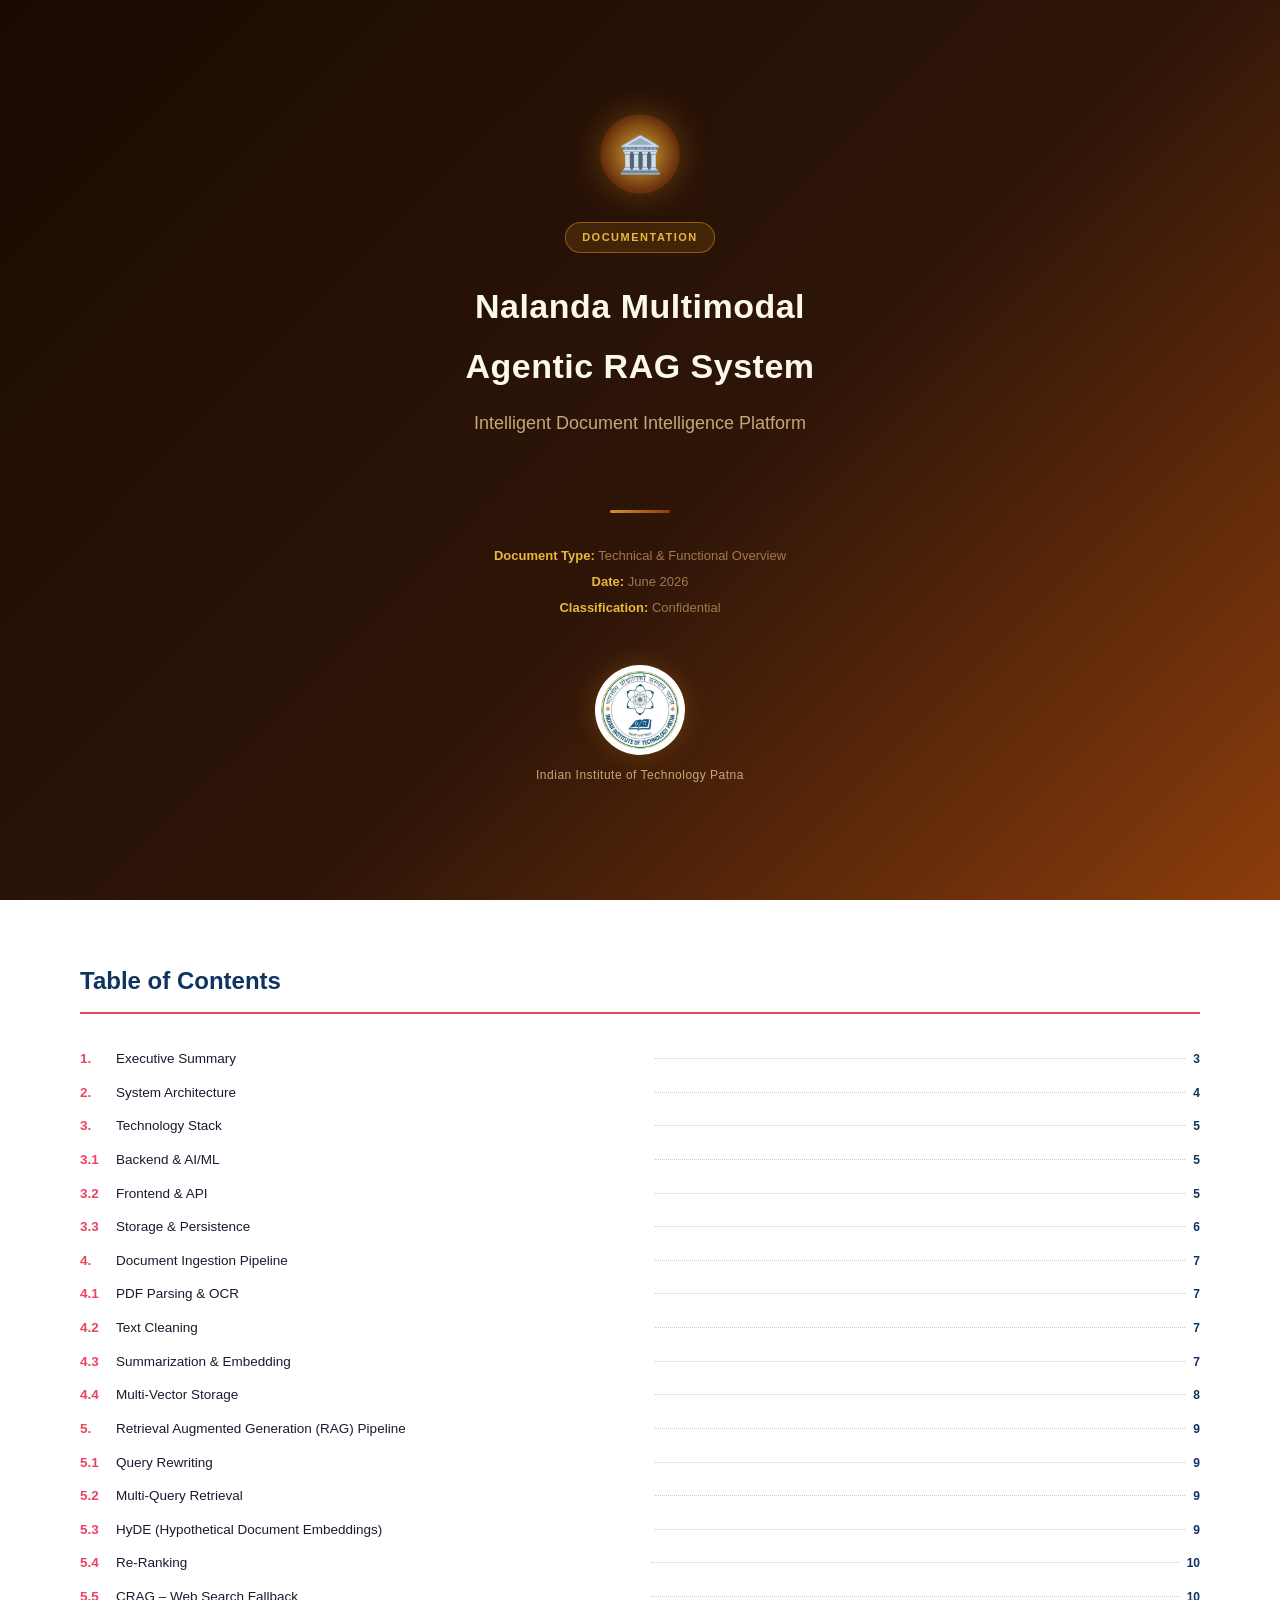
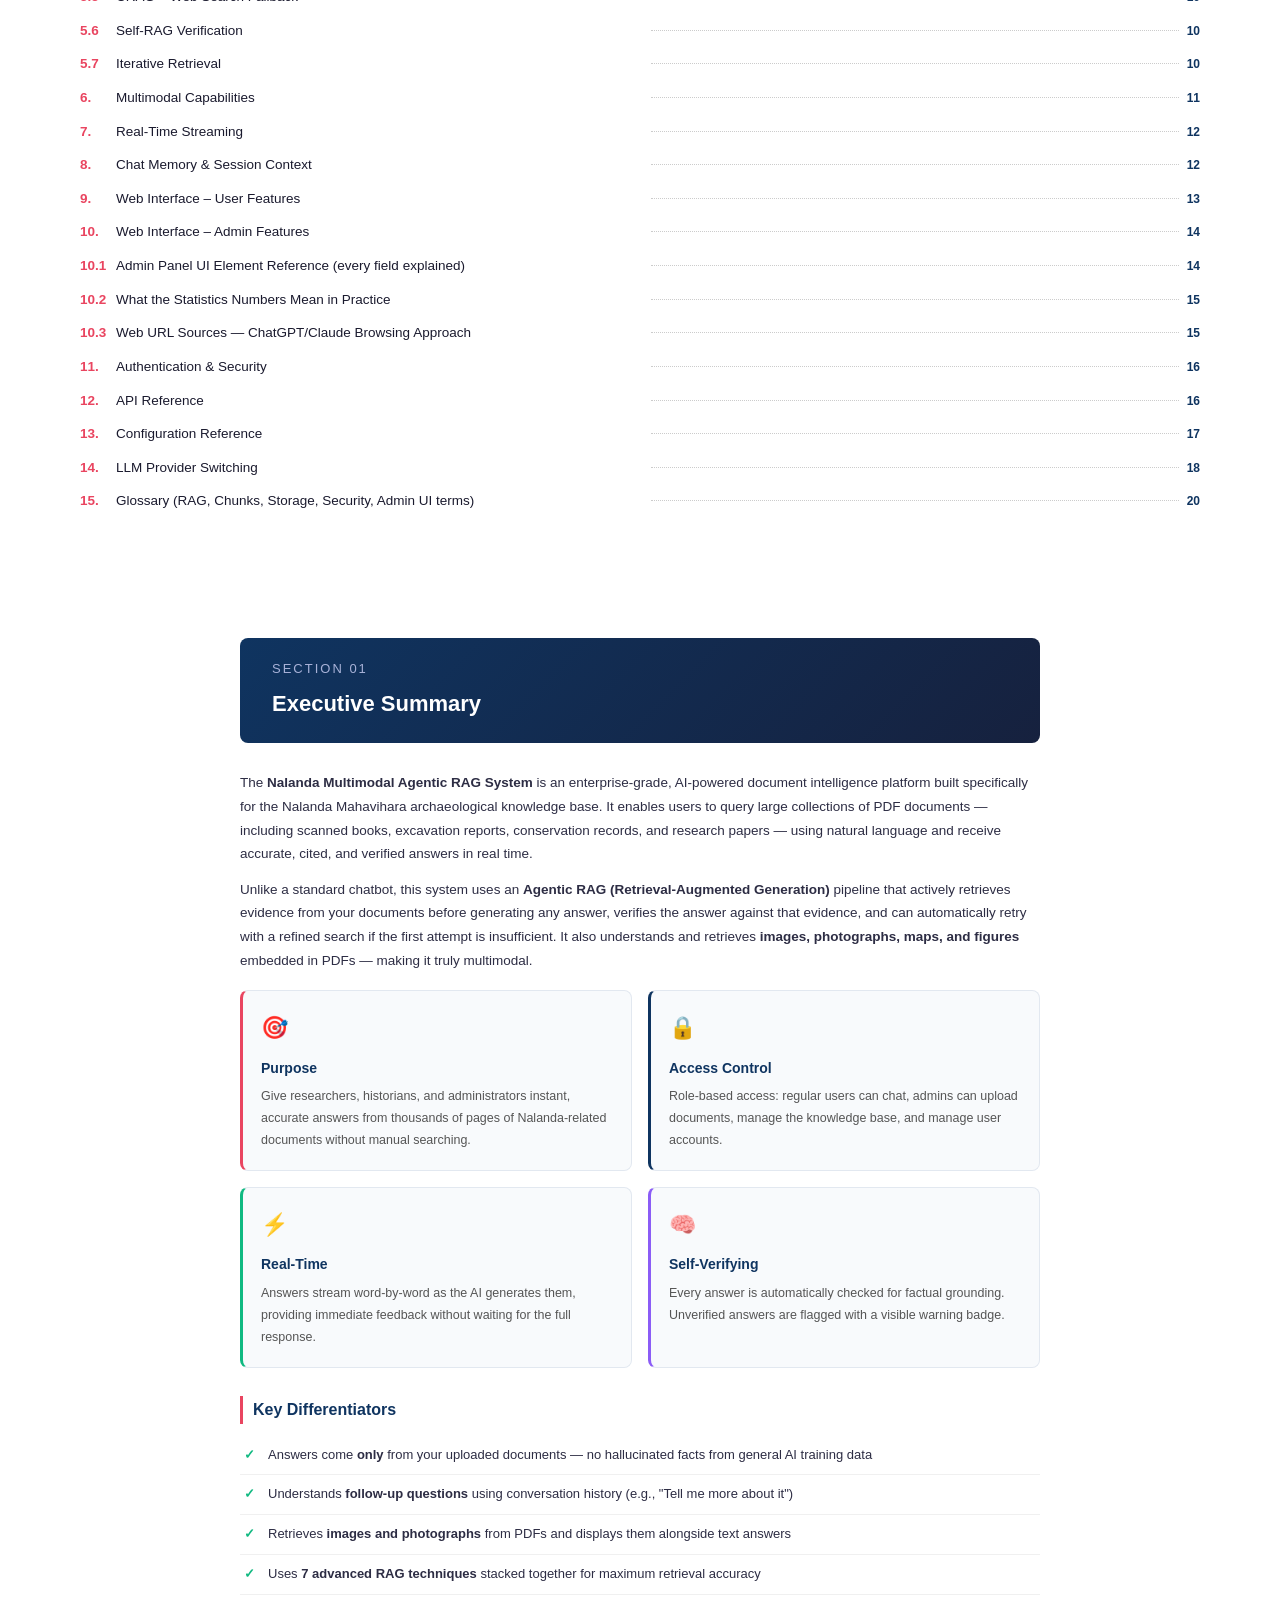
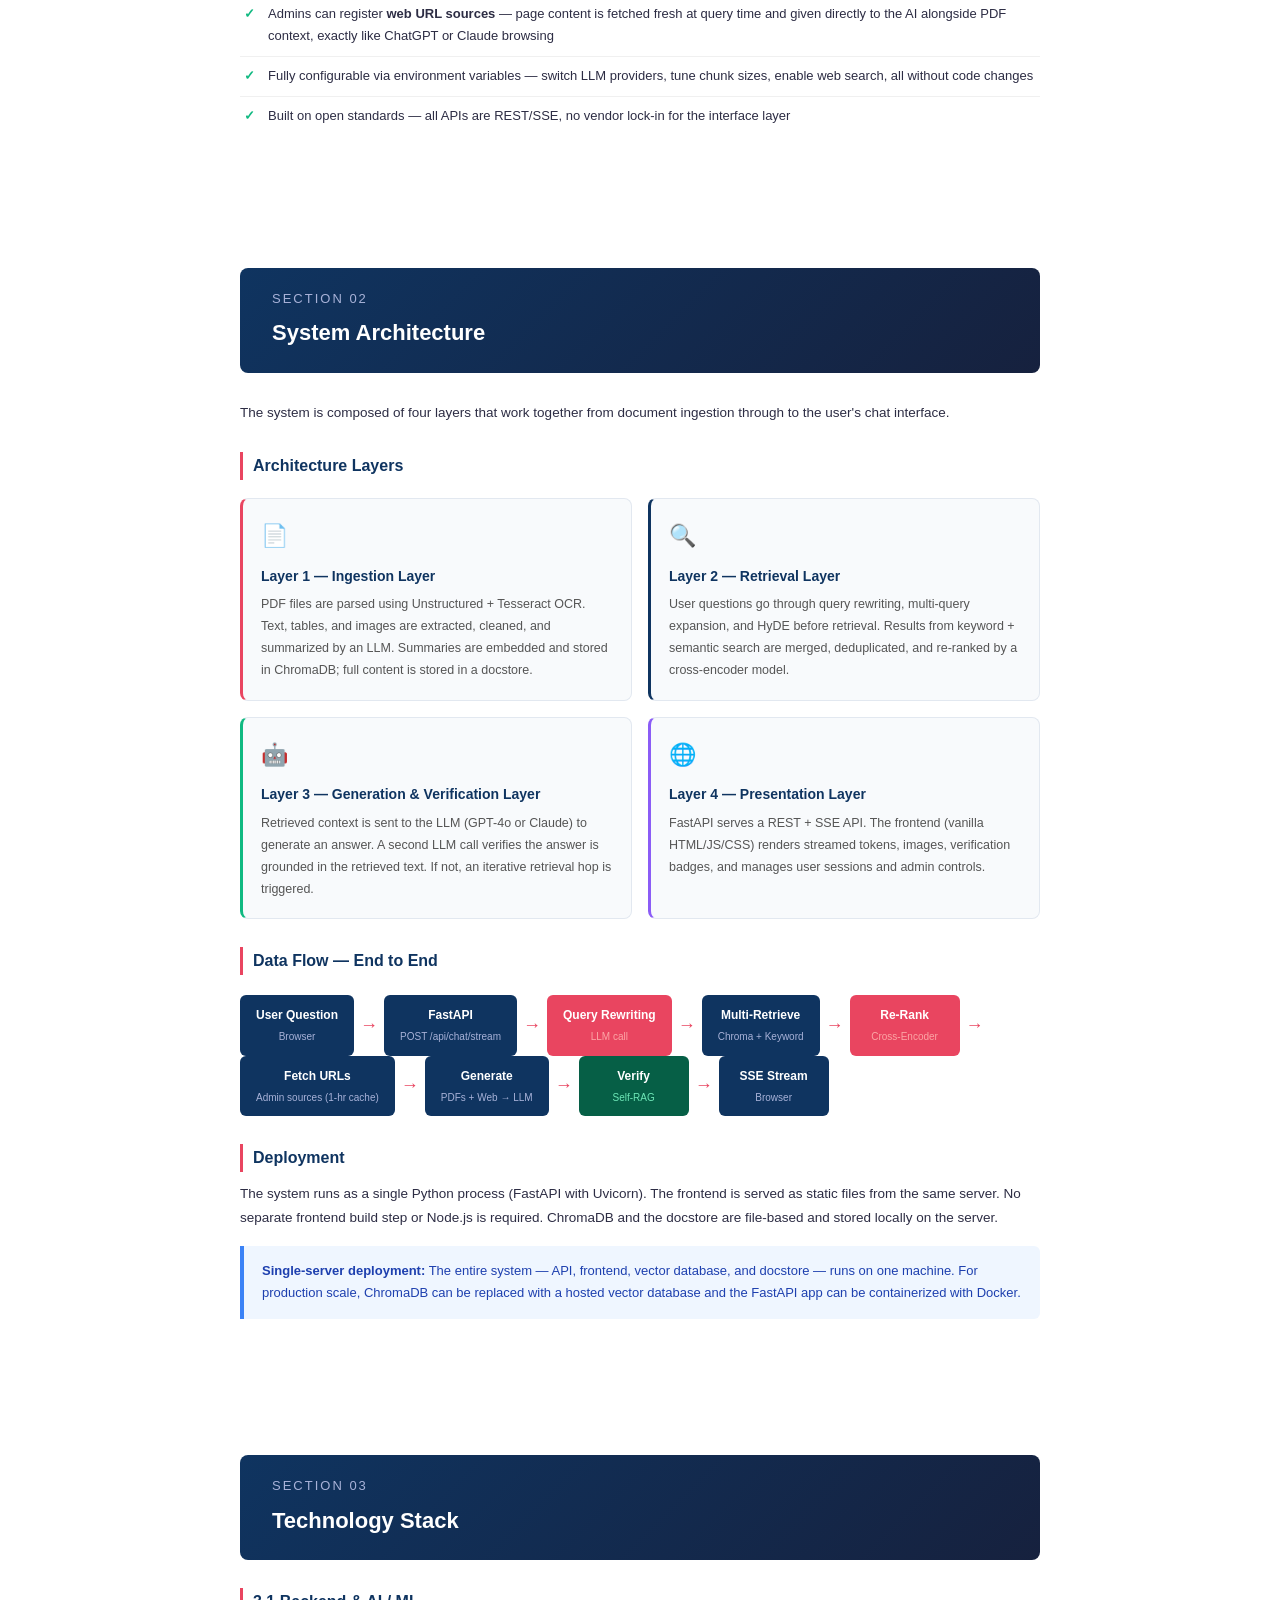
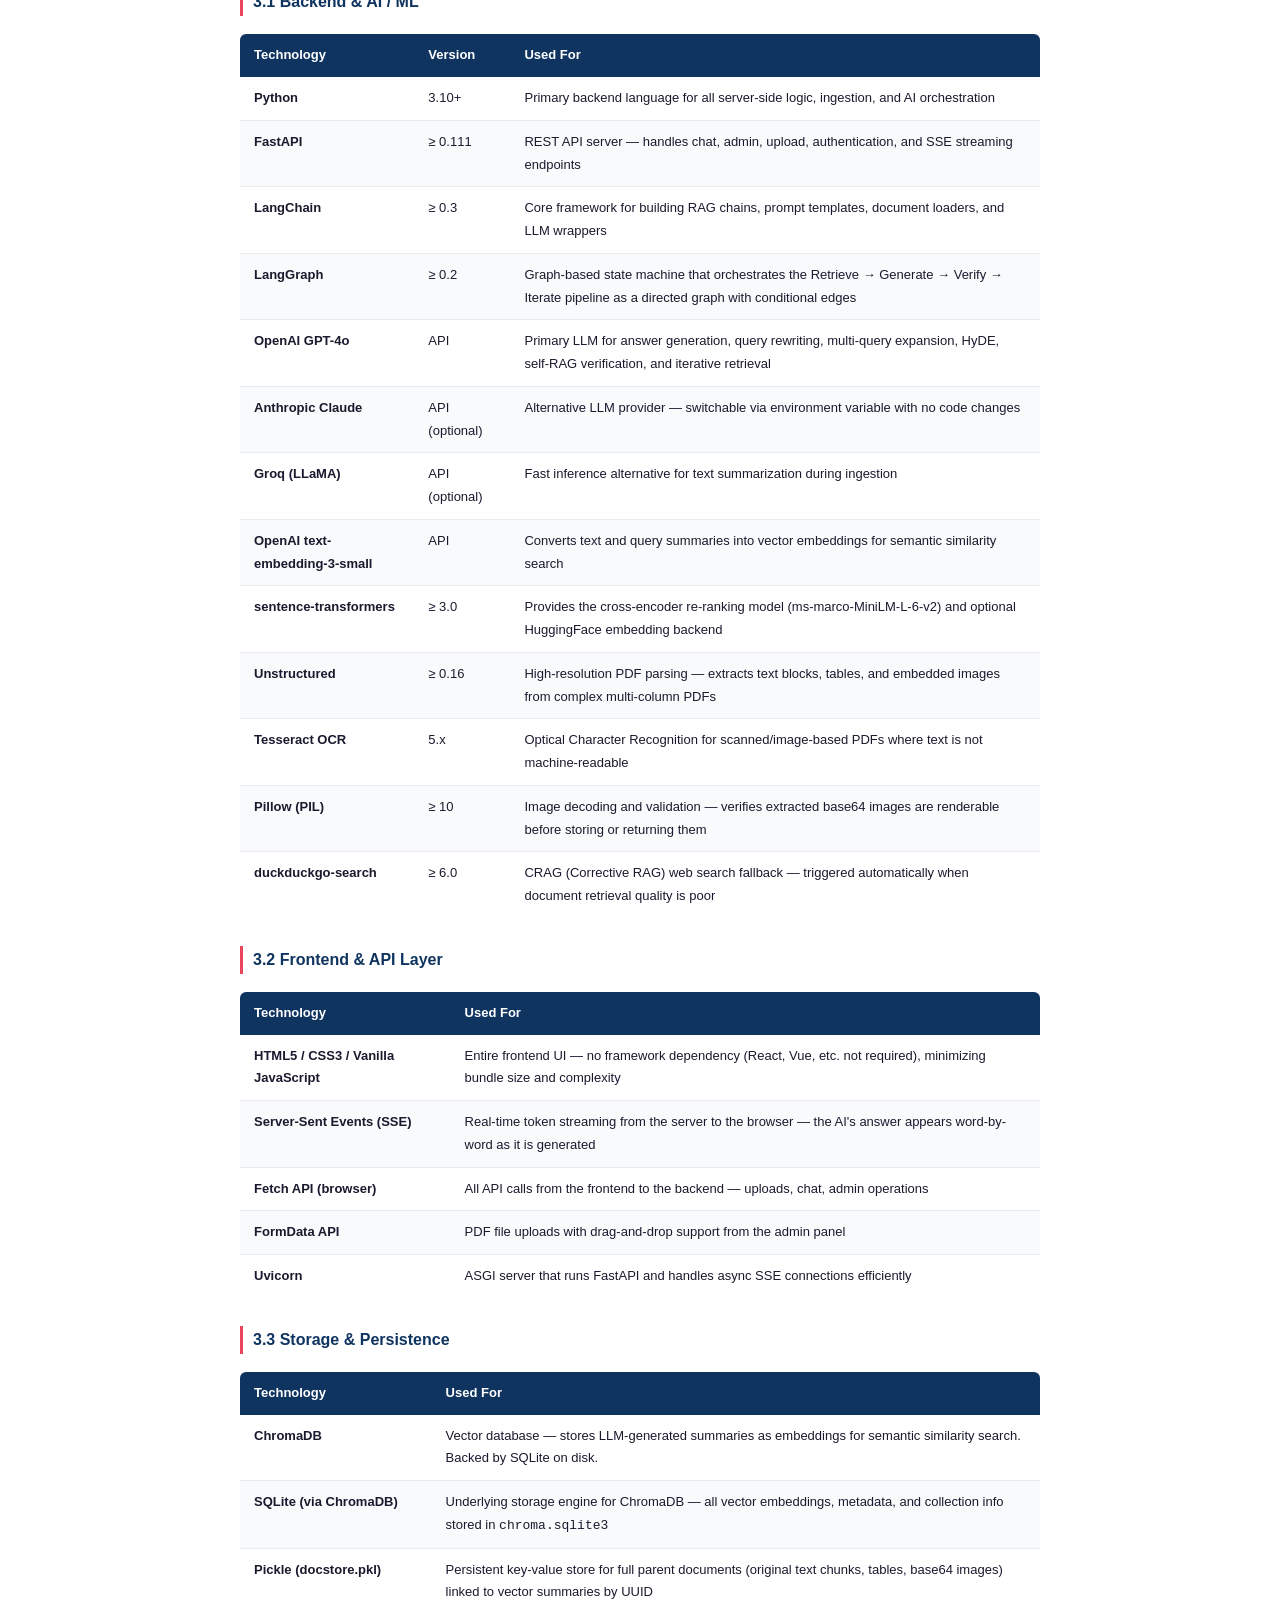
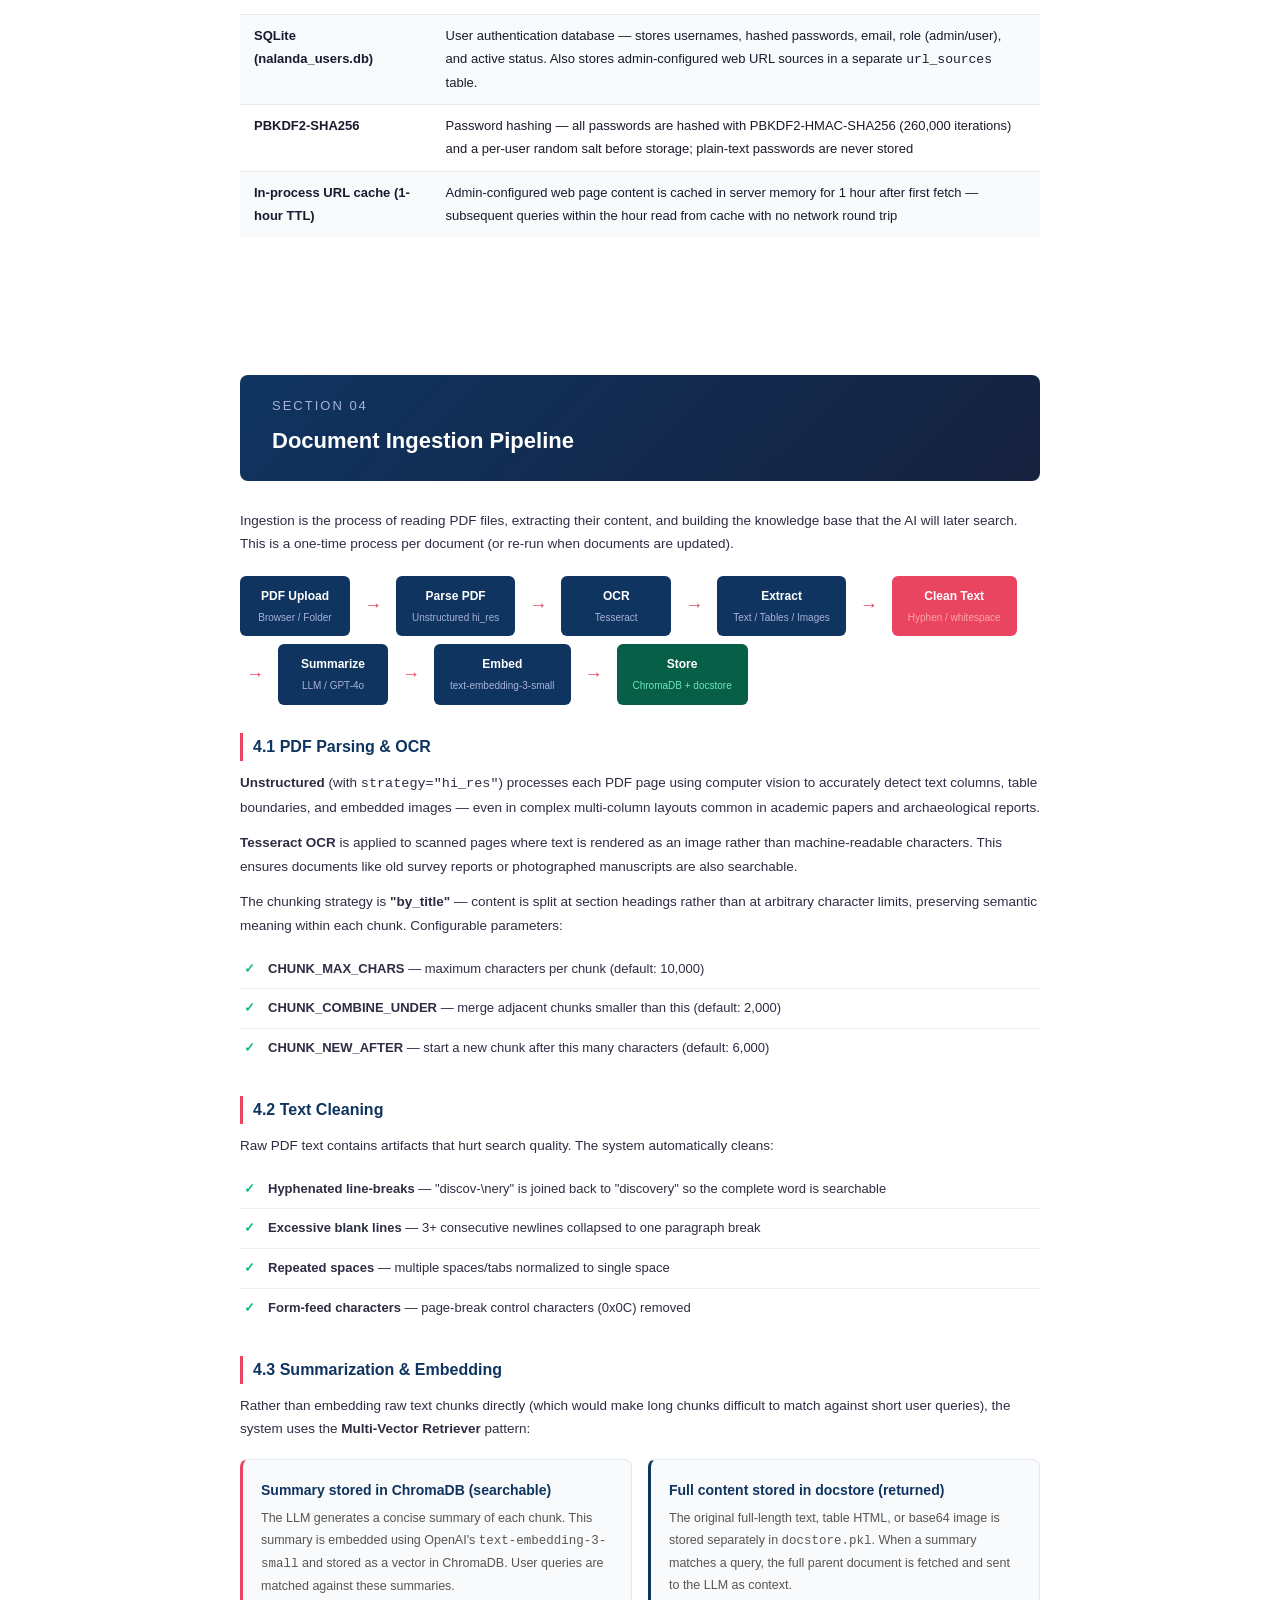
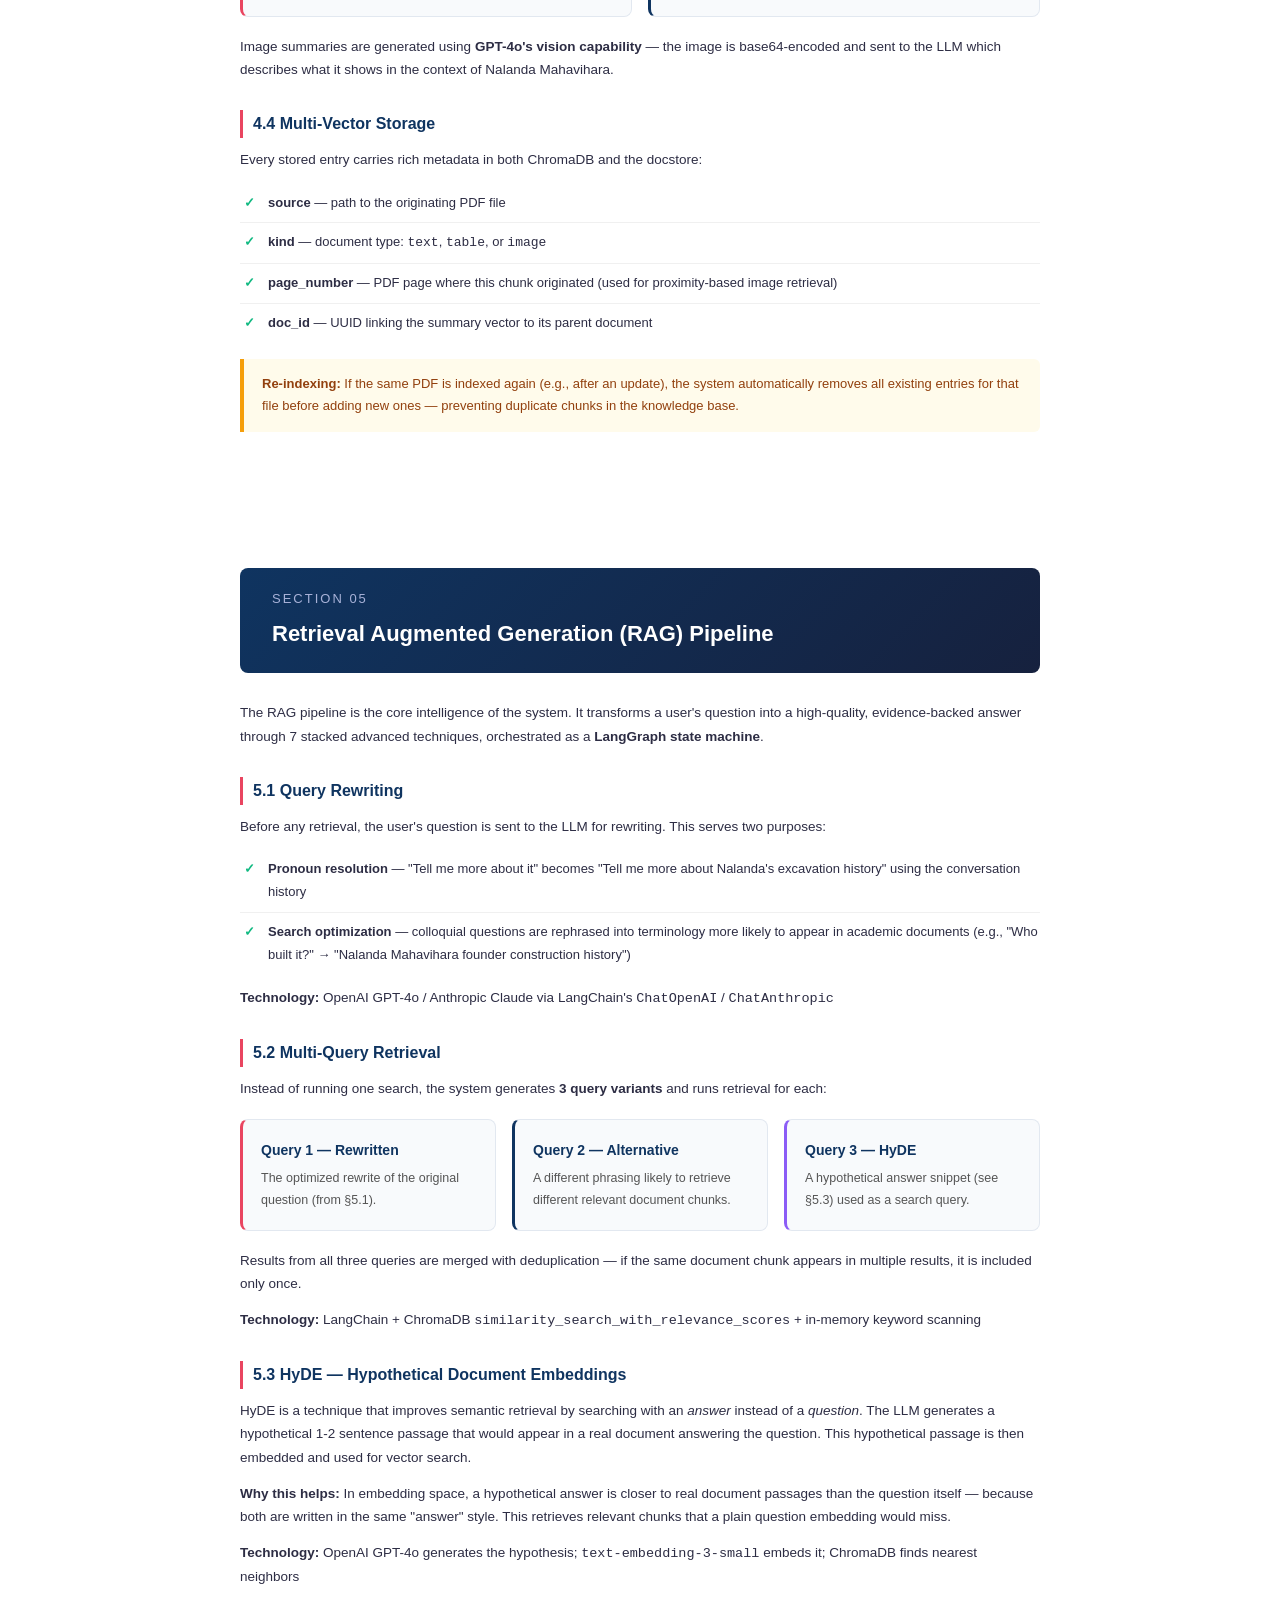
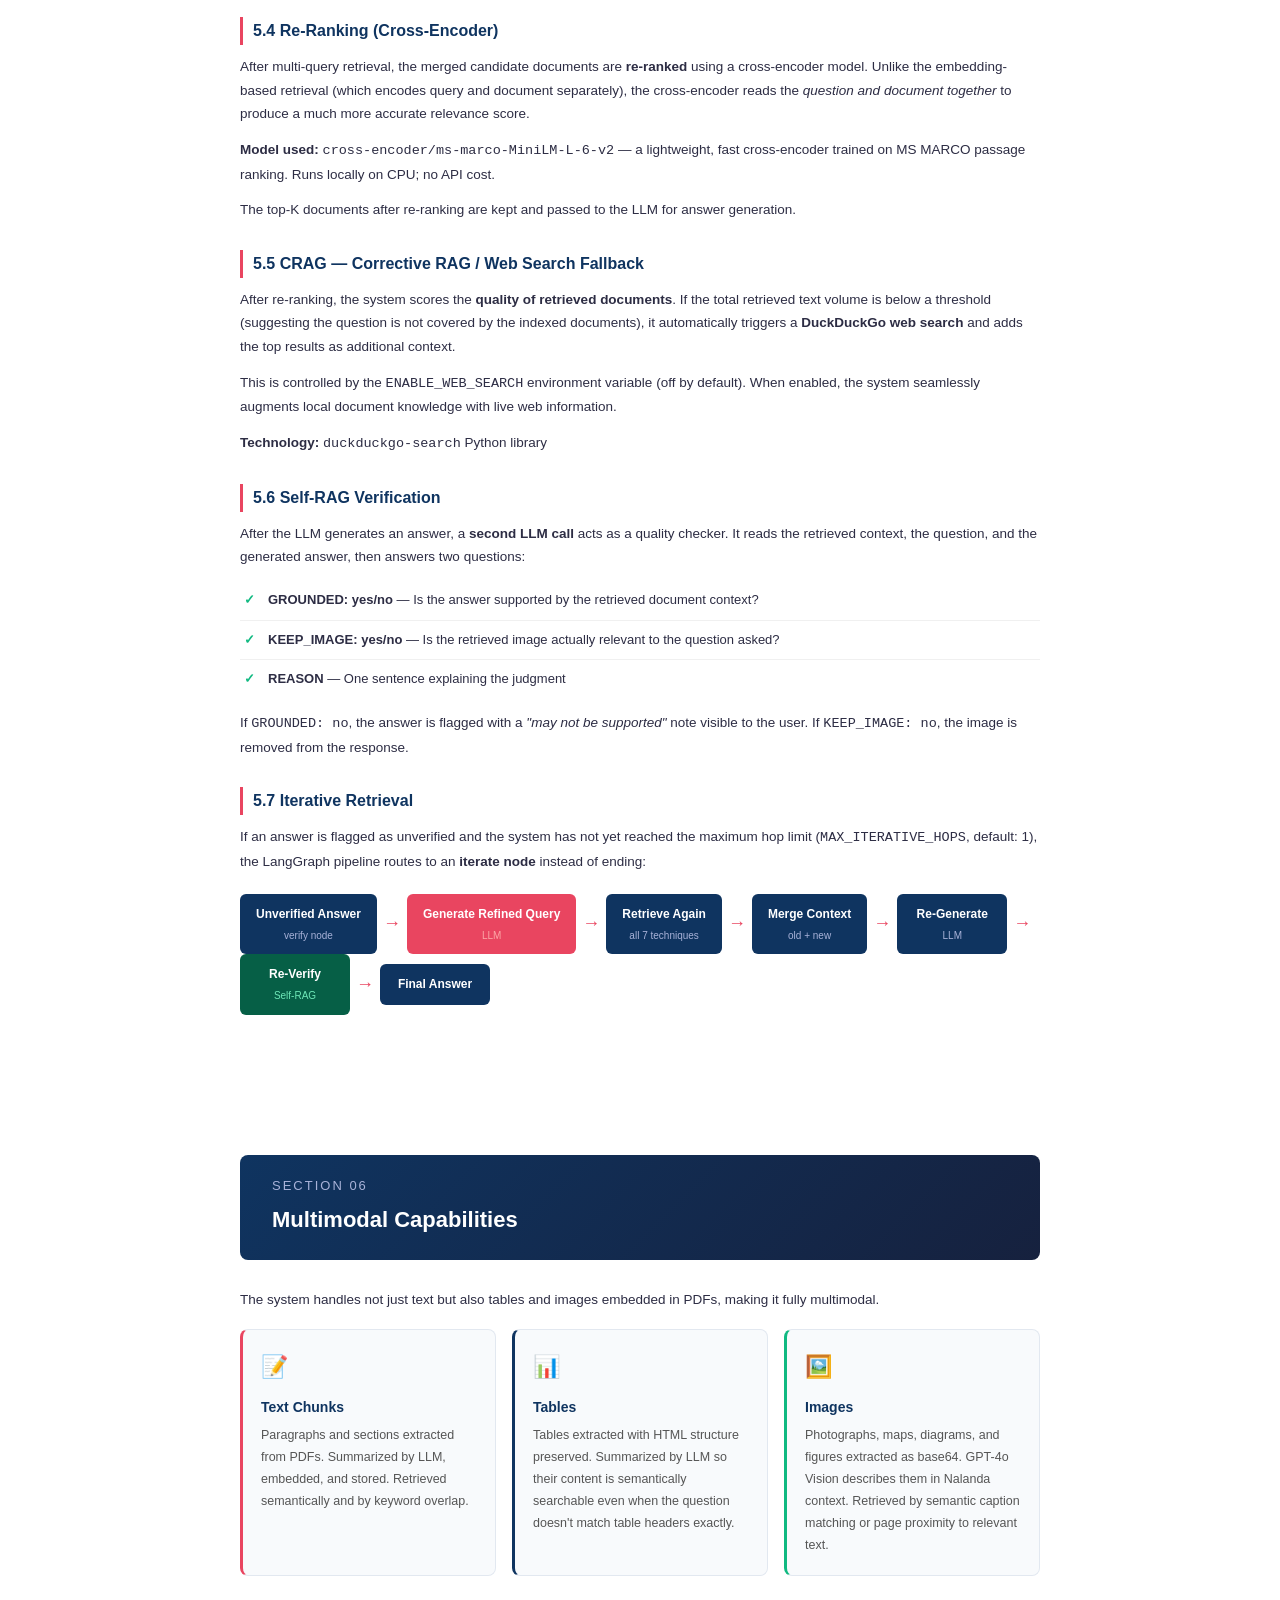
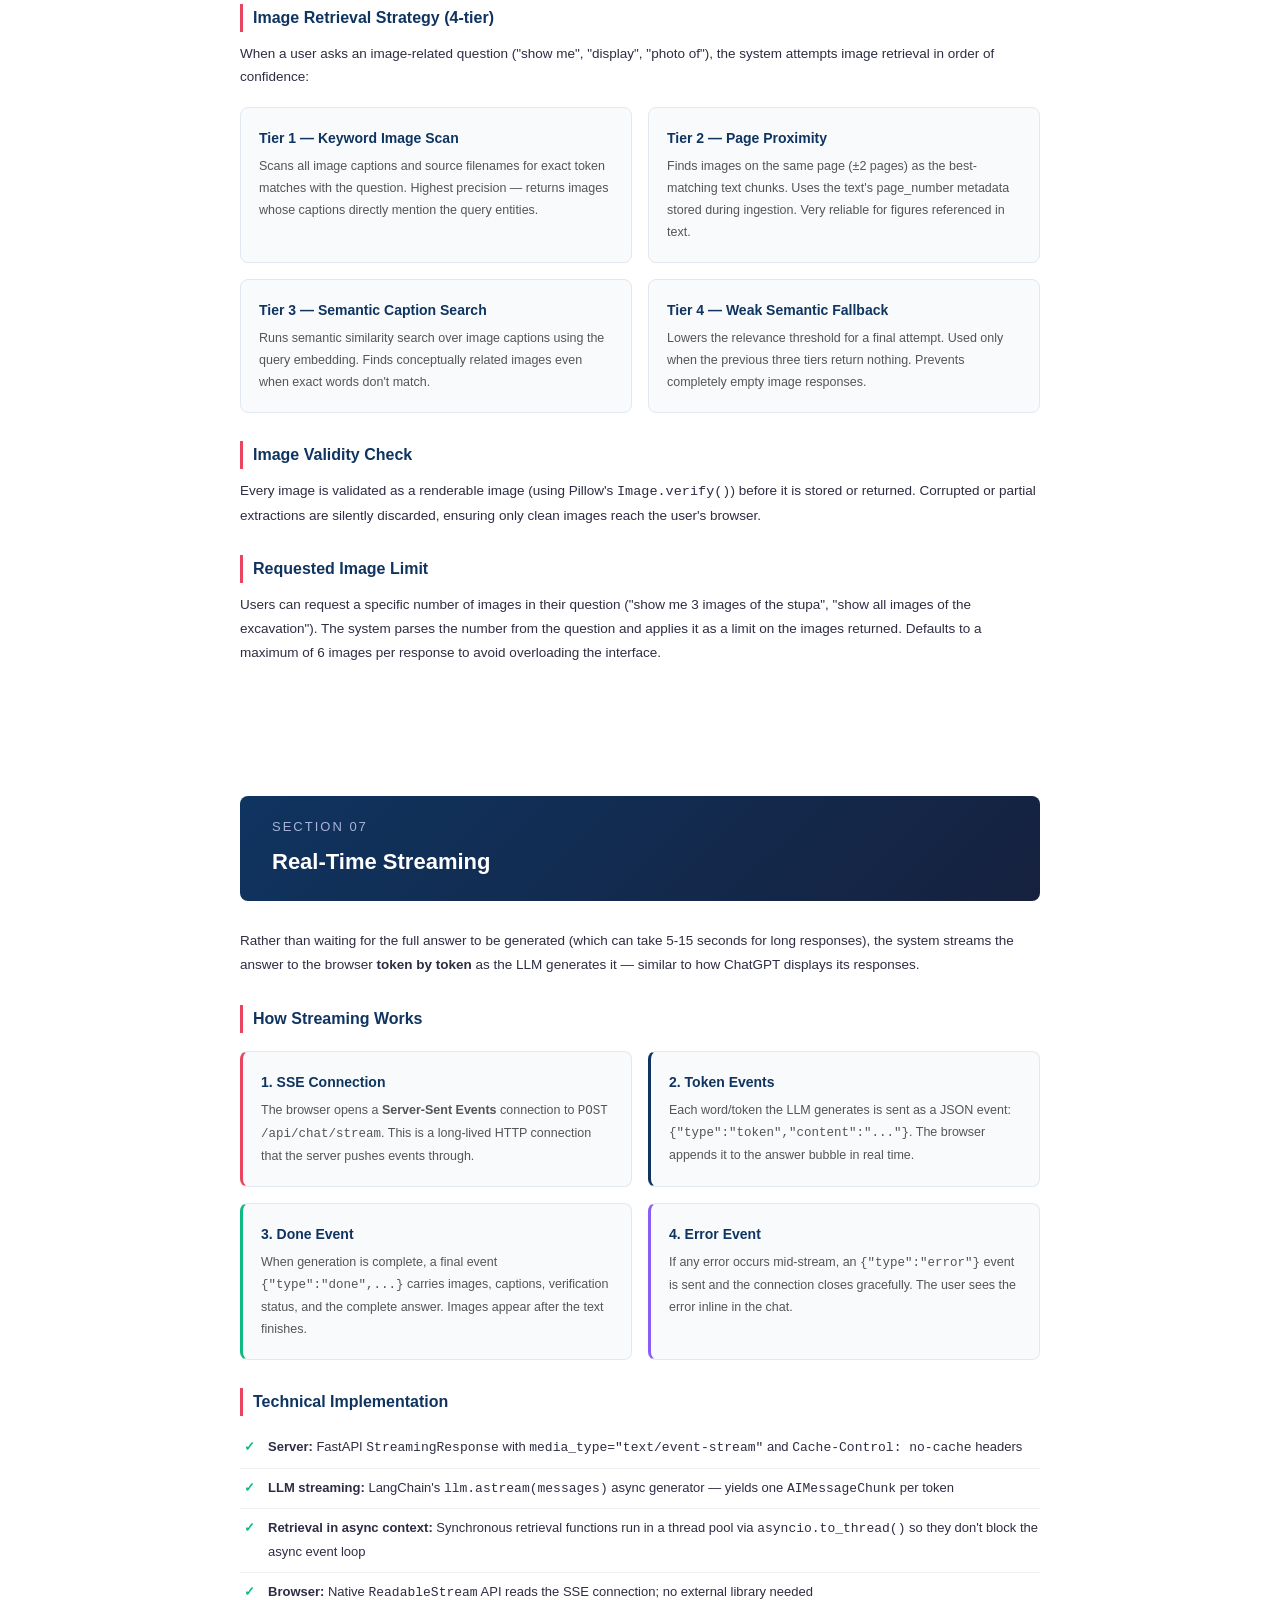
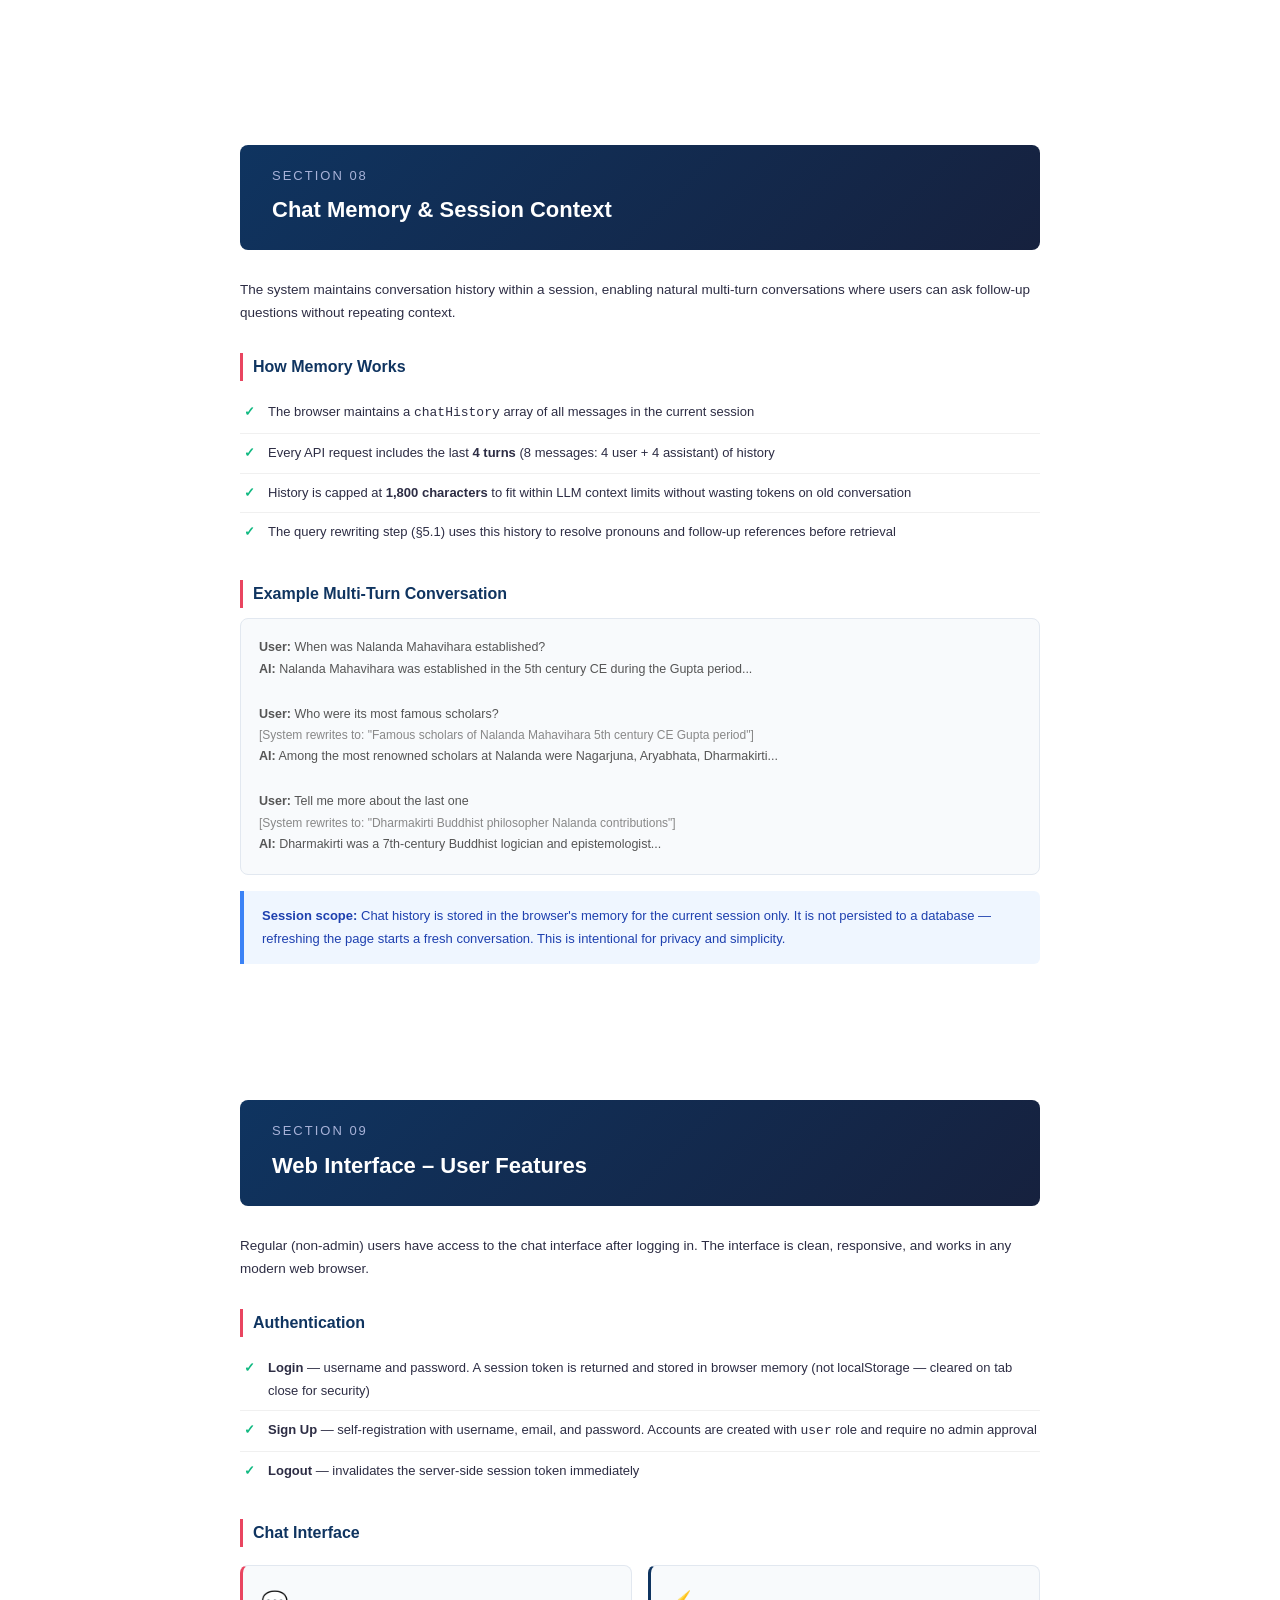
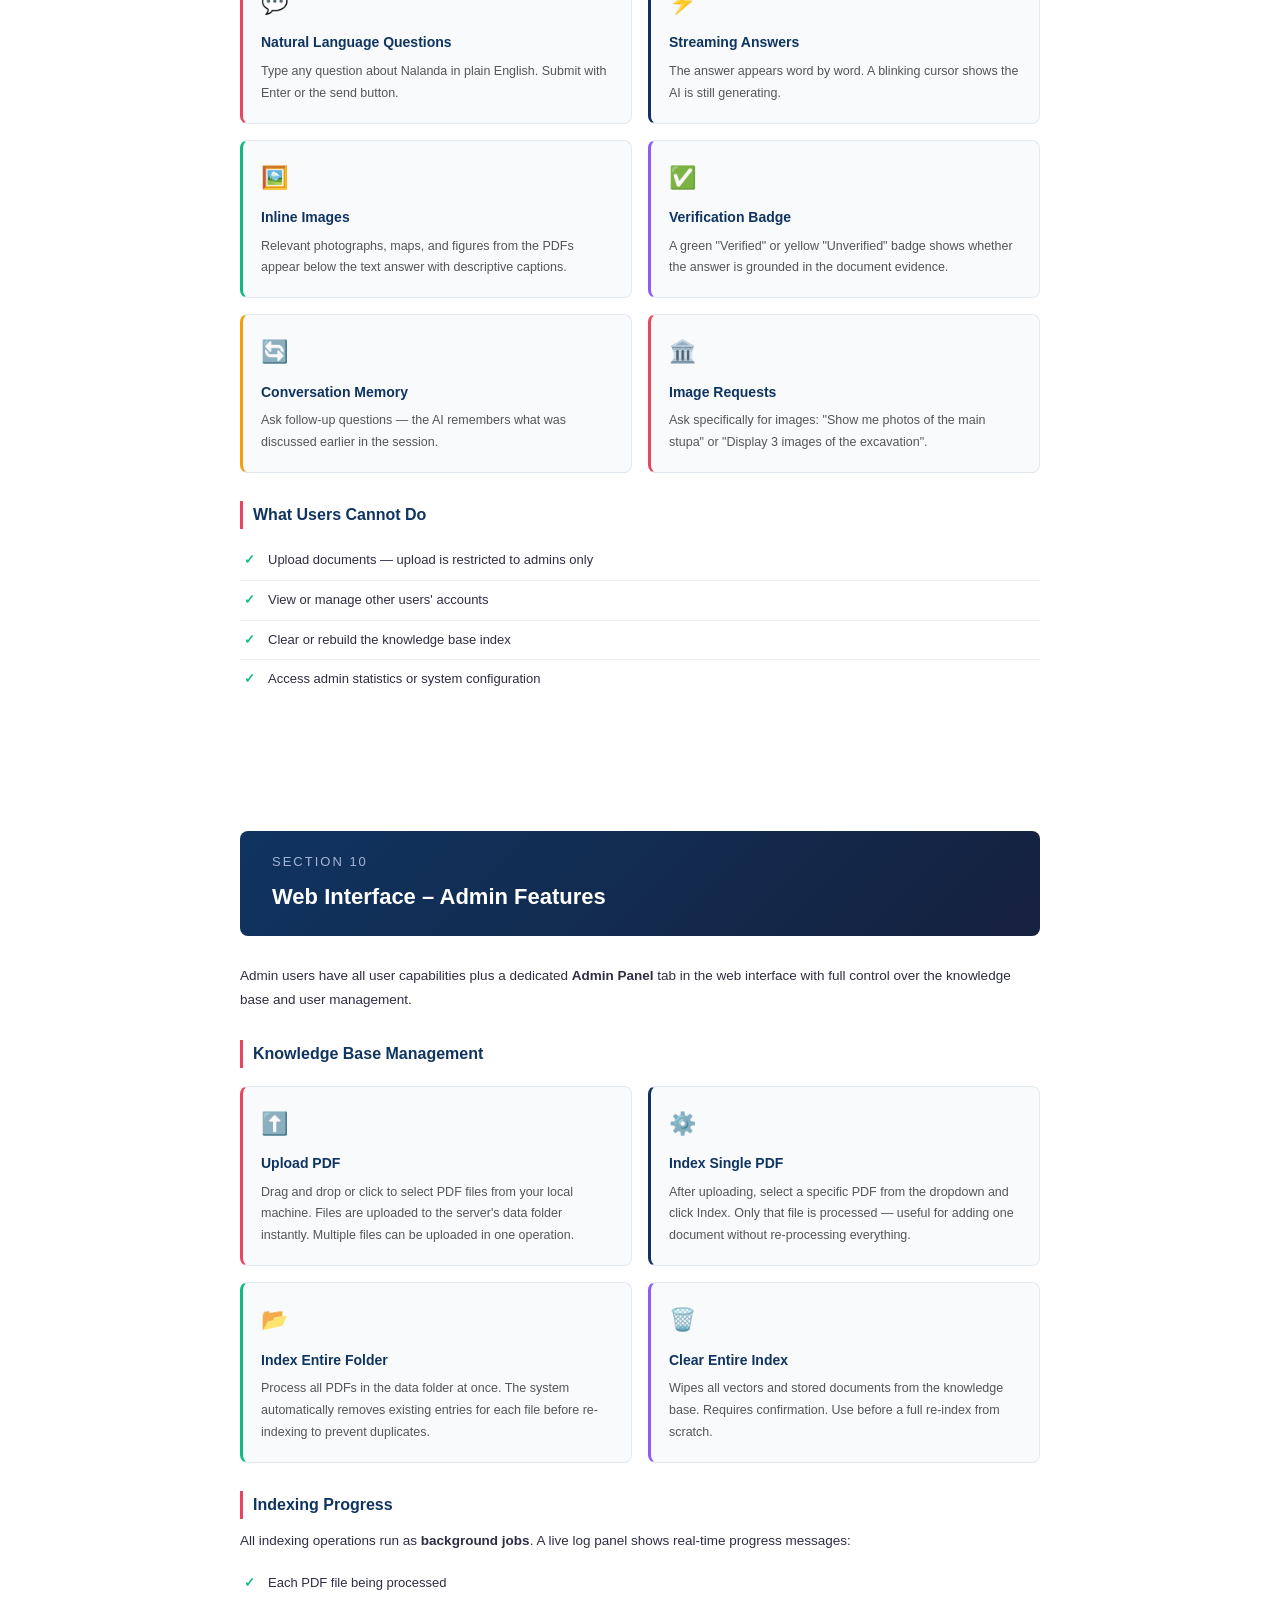
==== client_documentation.html @ 87b31e59 "feat: Add admin URL source management for RAG context - Implemented URL source fetching and caching " ====
<!DOCTYPE html>
<html lang="en">
<head>
<meta charset="UTF-8" />
<meta name="viewport" content="width=device-width, initial-scale=1.0"/>
<title>Nalanda Multimodal Agentic RAG –  Documentation</title>
<style>
  /* ── Base ── */
  *, *::before, *::after { box-sizing: border-box; margin: 0; padding: 0; }

  body {
    font-family: 'Segoe UI', Arial, sans-serif;
    font-size: 13.5px;
    line-height: 1.75;
    color: #1a1a2e;
    background: #fff;
  }

  /* ── Cover Page ── */
  .cover {
    min-height: 100vh;
    display: flex;
    flex-direction: column;
    justify-content: center;
    align-items: center;
    text-align: center;
    background: linear-gradient(135deg, #1A0A02 0%, #2E1508 55%, #8C3D0C 100%);
    color: #FDF8EC;
    padding: 60px 40px;
    page-break-after: always;
  }
  .cover-logo {
    width: 80px; height: 80px;
    border-radius: 50%;
    background: radial-gradient(circle, rgba(232,184,60,.9) 0%, rgba(140,61,12,.6) 70%);
    display: flex; align-items: center; justify-content: center;
    font-size: 36px; margin: 0 auto 28px;
    box-shadow: 0 0 32px rgba(212,148,30,.35);
  }
  .cover h1 { font-size: 34px; font-weight: 700; letter-spacing: 0.5px; margin-bottom: 12px; color: #FDF8EC; }
  .cover h2 { font-size: 18px; font-weight: 400; color: #C4A878; margin-bottom: 40px; }
  .cover-meta { font-size: 13px; color: #A07850; line-height: 2; }
  .cover-meta strong { color: #E8B83C; }
  .cover-divider {
    width: 60px; height: 3px;
    background: linear-gradient(90deg, #D4941E, #8C3D0C);
    margin: 30px auto;
    border-radius: 2px;
  }
  .cover-badge {
    display: inline-block;
    background: rgba(212,148,30,0.15);
    border: 1px solid rgba(212,148,30,0.5);
    color: #E8B83C;
    font-size: 11px;
    font-weight: 600;
    letter-spacing: 1.5px;
    text-transform: uppercase;
    padding: 5px 16px;
    border-radius: 20px;
    margin-bottom: 24px;
  }
  .cover-institute {
    margin-top: 44px;
    display: flex;
    flex-direction: column;
    align-items: center;
    gap: 10px;
  }
  .cover-institute img {
    width: 90px; height: 90px;
    border-radius: 50%;
    background: #fff;
    padding: 6px;
    box-shadow: 0 0 24px rgba(212,148,30,.25);
    object-fit: contain;
  }
  .cover-institute-name {
    font-size: 12px;
    color: #C4A878;
    letter-spacing: 0.5px;
  }

  /* ── TOC ── */
  .toc-page {
    padding: 60px 80px;
    page-break-after: always;
    min-height: 100vh;
  }
  .toc-page h2 { font-size: 24px; color: #0f3460; margin-bottom: 28px; border-bottom: 2px solid #e94560; padding-bottom: 10px; }
  .toc-list { list-style: none; }
  .toc-list li { display: flex; align-items: baseline; gap: 0; padding: 5px 0; font-size: 13.5px; }
  .toc-list li .toc-num { color: #e94560; font-weight: 700; min-width: 36px; }
  .toc-list li .toc-title { flex: 1; color: #1a1a2e; }
  .toc-list li .toc-dots { flex: 1; border-bottom: 1px dotted #ccc; margin: 0 8px; position: relative; top: -4px; }
  .toc-list li .toc-page-num { color: #0f3460; font-weight: 600; font-size: 12px; }
  .toc-sub { padding-left: 24px; font-size: 13px; color: #555; }
  .toc-sub .toc-num { color: #888; font-weight: 500; }

  /* ── Content ── */
  .page { padding: 60px 80px; max-width: 960px; margin: 0 auto; }
  .page-break { page-break-before: always; }

  /* ── Section headings ── */
  .section-header {
    background: linear-gradient(135deg, #0f3460, #16213e);
    color: #fff;
    padding: 20px 32px;
    border-radius: 8px;
    margin-bottom: 28px;
  }
  .section-header .section-num { font-size: 13px; color: #a8b2d8; letter-spacing: 2px; text-transform: uppercase; margin-bottom: 4px; }
  .section-header h2 { font-size: 22px; font-weight: 700; }

  h3 { font-size: 16px; color: #0f3460; margin: 28px 0 10px; padding-left: 10px; border-left: 3px solid #e94560; }
  h4 { font-size: 14px; color: #16213e; margin: 18px 0 8px; font-weight: 600; }
  p { margin-bottom: 12px; color: #2d2d44; }

  /* ── Cards ── */
  .card-grid { display: grid; grid-template-columns: 1fr 1fr; gap: 16px; margin: 18px 0; }
  .card-grid-3 { display: grid; grid-template-columns: 1fr 1fr 1fr; gap: 16px; margin: 18px 0; }
  .card {
    background: #f8fafc;
    border: 1px solid #e2e8f0;
    border-radius: 8px;
    padding: 18px;
  }
  .card-icon { font-size: 22px; margin-bottom: 8px; }
  .card h4 { color: #0f3460; margin: 0 0 6px; font-size: 14px; }
  .card p { font-size: 12.5px; color: #555; margin: 0; }
  .card-accent { border-left: 3px solid #e94560; }
  .card-blue { border-left: 3px solid #0f3460; }
  .card-green { border-left: 3px solid #10b981; }
  .card-purple { border-left: 3px solid #8b5cf6; }
  .card-orange { border-left: 3px solid #f59e0b; }

  /* ── Tech table ── */
  .tech-table { width: 100%; border-collapse: collapse; margin: 18px 0; font-size: 13px; }
  .tech-table th {
    background: #0f3460; color: #fff;
    padding: 10px 14px; text-align: left; font-weight: 600;
  }
  .tech-table th:first-child { border-radius: 6px 0 0 0; }
  .tech-table th:last-child { border-radius: 0 6px 0 0; }
  .tech-table td { padding: 10px 14px; border-bottom: 1px solid #e8ecf0; vertical-align: top; }
  .tech-table tr:nth-child(even) td { background: #f8fafc; }
  .tech-table tr:last-child td { border-bottom: none; }
  .tech-badge {
    display: inline-block;
    background: #eef2ff;
    color: #3730a3;
    font-size: 11px;
    font-weight: 600;
    padding: 2px 8px;
    border-radius: 4px;
    white-space: nowrap;
  }

  /* ── Pipeline flow ── */
  .pipeline {
    display: flex;
    flex-wrap: wrap;
    gap: 0;
    align-items: center;
    margin: 20px 0;
  }
  .pipeline-step {
    background: #0f3460;
    color: #fff;
    padding: 10px 16px;
    border-radius: 6px;
    font-size: 12px;
    font-weight: 600;
    text-align: center;
    min-width: 110px;
  }
  .pipeline-step span { display: block; font-size: 10px; font-weight: 400; color: #a8b2d8; margin-top: 2px; }
  .pipeline-arrow {
    color: #e94560;
    font-size: 18px;
    font-weight: 700;
    padding: 0 6px;
  }
  .pipeline-step.highlight { background: #e94560; }
  .pipeline-step.highlight span { color: #fca5a5; }
  .pipeline-step.green-step { background: #065f46; }
  .pipeline-step.green-step span { color: #6ee7b7; }

  /* ── Feature list ── */
  .feature-list { list-style: none; margin: 12px 0; }
  .feature-list li {
    padding: 8px 0 8px 28px;
    position: relative;
    border-bottom: 1px solid #f0f0f0;
    font-size: 13px;
    color: #2d2d44;
  }
  .feature-list li:last-child { border-bottom: none; }
  .feature-list li::before {
    content: '✓';
    position: absolute;
    left: 4px;
    color: #10b981;
    font-weight: 700;
  }

  /* ── Info box ── */
  .info-box {
    background: #eff6ff;
    border-left: 4px solid #3b82f6;
    padding: 14px 18px;
    border-radius: 0 6px 6px 0;
    margin: 16px 0;
    font-size: 13px;
    color: #1e40af;
  }
  .warn-box {
    background: #fffbeb;
    border-left: 4px solid #f59e0b;
    padding: 14px 18px;
    border-radius: 0 6px 6px 0;
    margin: 16px 0;
    font-size: 13px;
    color: #92400e;
  }

  /* ── API table ── */
  .api-table { width: 100%; border-collapse: collapse; margin: 18px 0; font-size: 12.5px; }
  .api-table th { background: #16213e; color: #fff; padding: 9px 12px; text-align: left; }
  .api-table td { padding: 9px 12px; border-bottom: 1px solid #e8ecf0; vertical-align: top; }
  .api-table tr:nth-child(even) td { background: #f8fafc; }
  .method { font-weight: 700; font-size: 11px; padding: 2px 7px; border-radius: 4px; }
  .method.get  { background: #dcfce7; color: #166534; }
  .method.post { background: #dbeafe; color: #1e3a8a; }
  .method.del  { background: #fee2e2; color: #991b1b; }
  .method.patch{ background: #fef3c7; color: #92400e; }
  .role-admin { background: #fce7f3; color: #9d174d; font-size: 11px; padding: 1px 6px; border-radius: 4px; font-weight: 600; }
  .role-user  { background: #ede9fe; color: #4c1d95; font-size: 11px; padding: 1px 6px; border-radius: 4px; font-weight: 600; }
  .role-pub   { background: #e0f2fe; color: #0c4a6e; font-size: 11px; padding: 1px 6px; border-radius: 4px; font-weight: 600; }

  /* ── Config table ── */
  .config-table { width: 100%; border-collapse: collapse; margin: 18px 0; font-size: 12.5px; }
  .config-table th { background: #0f3460; color: #fff; padding: 9px 12px; text-align: left; }
  .config-table td { padding: 9px 12px; border-bottom: 1px solid #e8ecf0; vertical-align: top; font-family: 'Courier New', monospace; font-size: 12px; }
  .config-table td:first-child { color: #7c3aed; }
  .config-table td:nth-child(2) { font-family: inherit; color: #1a1a2e; }
  .config-table td:nth-child(3) { color: #2d6a4f; }
  .config-table tr:nth-child(even) td { background: #f8fafc; }

  /* ── Glossary ── */
  .glossary dt { font-weight: 700; color: #0f3460; margin-top: 14px; }
  .glossary dd { margin-left: 20px; color: #444; font-size: 13px; }

  /* ── Footer ── */
  .doc-footer {
    text-align: center;
    color: #999;
    font-size: 11px;
    padding: 30px;
    border-top: 1px solid #eee;
    margin-top: 40px;
  }

  /* ── Print ── */
  @media print {
    .cover { min-height: 100vh; page-break-after: always; }
    .toc-page { page-break-after: always; }
    .page-break { page-break-before: always; }
    .card-grid { grid-template-columns: 1fr 1fr; }
    .card-grid-3 { grid-template-columns: 1fr 1fr 1fr; }
    body { font-size: 12px; }
    .page { padding: 40px 60px; }
  }
</style>
</head>
<body>

<!-- ══════════════════════════════════════════════════════════════
     COVER PAGE
══════════════════════════════════════════════════════════════ -->
<div class="cover">
  <div class="cover-logo">🏛️</div>
  <div class="cover-badge"> Documentation</div>
  <h1>Nalanda Multimodal<br>Agentic RAG System</h1>
  <h2>Intelligent Document Intelligence Platform</h2>
  <div class="cover-divider"></div>
  <div class="cover-meta">
    <div><strong>Document Type:</strong> Technical & Functional Overview</div>
    <div><strong>Date:</strong> June 2026</div>
    <div><strong>Classification:</strong> Confidential</div>
  </div>
  <div class="cover-institute">
    <img src="iit_patna_logo.png" alt="IIT Patna Logo" />
    <div class="cover-institute-name">Indian Institute of Technology Patna</div>
  </div>
</div>

<!-- ══════════════════════════════════════════════════════════════
     TABLE OF CONTENTS
══════════════════════════════════════════════════════════════ -->
<div class="toc-page">
  <h2>Table of Contents</h2>
  <ul class="toc-list">
    <li><span class="toc-num">1.</span><span class="toc-title">Executive Summary</span><span class="toc-dots"></span><span class="toc-page-num">3</span></li>
    <li><span class="toc-num">2.</span><span class="toc-title">System Architecture</span><span class="toc-dots"></span><span class="toc-page-num">4</span></li>
    <li><span class="toc-num">3.</span><span class="toc-title">Technology Stack</span><span class="toc-dots"></span><span class="toc-page-num">5</span></li>
    <li class="toc-sub"><span class="toc-num">3.1</span><span class="toc-title">Backend & AI/ML</span><span class="toc-dots"></span><span class="toc-page-num">5</span></li>
    <li class="toc-sub"><span class="toc-num">3.2</span><span class="toc-title">Frontend & API</span><span class="toc-dots"></span><span class="toc-page-num">5</span></li>
    <li class="toc-sub"><span class="toc-num">3.3</span><span class="toc-title">Storage & Persistence</span><span class="toc-dots"></span><span class="toc-page-num">6</span></li>
    <li><span class="toc-num">4.</span><span class="toc-title">Document Ingestion Pipeline</span><span class="toc-dots"></span><span class="toc-page-num">7</span></li>
    <li class="toc-sub"><span class="toc-num">4.1</span><span class="toc-title">PDF Parsing & OCR</span><span class="toc-dots"></span><span class="toc-page-num">7</span></li>
    <li class="toc-sub"><span class="toc-num">4.2</span><span class="toc-title">Text Cleaning</span><span class="toc-dots"></span><span class="toc-page-num">7</span></li>
    <li class="toc-sub"><span class="toc-num">4.3</span><span class="toc-title">Summarization & Embedding</span><span class="toc-dots"></span><span class="toc-page-num">7</span></li>
    <li class="toc-sub"><span class="toc-num">4.4</span><span class="toc-title">Multi-Vector Storage</span><span class="toc-dots"></span><span class="toc-page-num">8</span></li>
    <li><span class="toc-num">5.</span><span class="toc-title">Retrieval Augmented Generation (RAG) Pipeline</span><span class="toc-dots"></span><span class="toc-page-num">9</span></li>
    <li class="toc-sub"><span class="toc-num">5.1</span><span class="toc-title">Query Rewriting</span><span class="toc-dots"></span><span class="toc-page-num">9</span></li>
    <li class="toc-sub"><span class="toc-num">5.2</span><span class="toc-title">Multi-Query Retrieval</span><span class="toc-dots"></span><span class="toc-page-num">9</span></li>
    <li class="toc-sub"><span class="toc-num">5.3</span><span class="toc-title">HyDE (Hypothetical Document Embeddings)</span><span class="toc-dots"></span><span class="toc-page-num">9</span></li>
    <li class="toc-sub"><span class="toc-num">5.4</span><span class="toc-title">Re-Ranking</span><span class="toc-dots"></span><span class="toc-page-num">10</span></li>
    <li class="toc-sub"><span class="toc-num">5.5</span><span class="toc-title">CRAG – Web Search Fallback</span><span class="toc-dots"></span><span class="toc-page-num">10</span></li>
    <li class="toc-sub"><span class="toc-num">5.6</span><span class="toc-title">Self-RAG Verification</span><span class="toc-dots"></span><span class="toc-page-num">10</span></li>
    <li class="toc-sub"><span class="toc-num">5.7</span><span class="toc-title">Iterative Retrieval</span><span class="toc-dots"></span><span class="toc-page-num">10</span></li>
    <li><span class="toc-num">6.</span><span class="toc-title">Multimodal Capabilities</span><span class="toc-dots"></span><span class="toc-page-num">11</span></li>
    <li><span class="toc-num">7.</span><span class="toc-title">Real-Time Streaming</span><span class="toc-dots"></span><span class="toc-page-num">12</span></li>
    <li><span class="toc-num">8.</span><span class="toc-title">Chat Memory & Session Context</span><span class="toc-dots"></span><span class="toc-page-num">12</span></li>
    <li><span class="toc-num">9.</span><span class="toc-title">Web Interface – User Features</span><span class="toc-dots"></span><span class="toc-page-num">13</span></li>
    <li><span class="toc-num">10.</span><span class="toc-title">Web Interface – Admin Features</span><span class="toc-dots"></span><span class="toc-page-num">14</span></li>
    <li class="toc-sub"><span class="toc-num">10.1</span><span class="toc-title">Admin Panel UI Element Reference (every field explained)</span><span class="toc-dots"></span><span class="toc-page-num">14</span></li>
    <li class="toc-sub"><span class="toc-num">10.2</span><span class="toc-title">What the Statistics Numbers Mean in Practice</span><span class="toc-dots"></span><span class="toc-page-num">15</span></li>
    <li class="toc-sub"><span class="toc-num">10.3</span><span class="toc-title">Web URL Sources — ChatGPT/Claude Browsing Approach</span><span class="toc-dots"></span><span class="toc-page-num">15</span></li>
    <li><span class="toc-num">11.</span><span class="toc-title">Authentication & Security</span><span class="toc-dots"></span><span class="toc-page-num">16</span></li>
    <li><span class="toc-num">12.</span><span class="toc-title">API Reference</span><span class="toc-dots"></span><span class="toc-page-num">16</span></li>
    <li><span class="toc-num">13.</span><span class="toc-title">Configuration Reference</span><span class="toc-dots"></span><span class="toc-page-num">17</span></li>
    <li><span class="toc-num">14.</span><span class="toc-title">LLM Provider Switching</span><span class="toc-dots"></span><span class="toc-page-num">18</span></li>
    <li><span class="toc-num">15.</span><span class="toc-title">Glossary (RAG, Chunks, Storage, Security, Admin UI terms)</span><span class="toc-dots"></span><span class="toc-page-num">20</span></li>
  </ul>
</div>

<!-- ══════════════════════════════════════════════════════════════
     SECTION 1 – EXECUTIVE SUMMARY
══════════════════════════════════════════════════════════════ -->
<div class="page page-break">
  <div class="section-header">
    <div class="section-num">Section 01</div>
    <h2>Executive Summary</h2>
  </div>

  <p>The <strong>Nalanda Multimodal Agentic RAG System</strong> is an enterprise-grade, AI-powered document intelligence platform built specifically for the Nalanda Mahavihara archaeological knowledge base. It enables users to query large collections of PDF documents — including scanned books, excavation reports, conservation records, and research papers — using natural language and receive accurate, cited, and verified answers in real time.</p>

  <p>Unlike a standard chatbot, this system uses an <strong>Agentic RAG (Retrieval-Augmented Generation)</strong> pipeline that actively retrieves evidence from your documents before generating any answer, verifies the answer against that evidence, and can automatically retry with a refined search if the first attempt is insufficient. It also understands and retrieves <strong>images, photographs, maps, and figures</strong> embedded in PDFs — making it truly multimodal.</p>

  <div class="card-grid">
    <div class="card card-accent">
      <div class="card-icon">🎯</div>
      <h4>Purpose</h4>
      <p>Give researchers, historians, and administrators instant, accurate answers from thousands of pages of Nalanda-related documents without manual searching.</p>
    </div>
    <div class="card card-blue">
      <div class="card-icon">🔒</div>
      <h4>Access Control</h4>
      <p>Role-based access: regular users can chat, admins can upload documents, manage the knowledge base, and manage user accounts.</p>
    </div>
    <div class="card card-green">
      <div class="card-icon">⚡</div>
      <h4>Real-Time</h4>
      <p>Answers stream word-by-word as the AI generates them, providing immediate feedback without waiting for the full response.</p>
    </div>
    <div class="card card-purple">
      <div class="card-icon">🧠</div>
      <h4>Self-Verifying</h4>
      <p>Every answer is automatically checked for factual grounding. Unverified answers are flagged with a visible warning badge.</p>
    </div>
  </div>

  <h3>Key Differentiators</h3>
  <ul class="feature-list">
    <li>Answers come <strong>only</strong> from your uploaded documents — no hallucinated facts from general AI training data</li>
    <li>Understands <strong>follow-up questions</strong> using conversation history (e.g., "Tell me more about it")</li>
    <li>Retrieves <strong>images and photographs</strong> from PDFs and displays them alongside text answers</li>
    <li>Uses <strong>7 advanced RAG techniques</strong> stacked together for maximum retrieval accuracy</li>
    <li>Admins can register <strong>web URL sources</strong> — page content is fetched fresh at query time and given directly to the AI alongside PDF context, exactly like ChatGPT or Claude browsing</li>
    <li>Fully configurable via environment variables — switch LLM providers, tune chunk sizes, enable web search, all without code changes</li>
    <li>Built on open standards — all APIs are REST/SSE, no vendor lock-in for the interface layer</li>
  </ul>
</div>

<!-- ══════════════════════════════════════════════════════════════
     SECTION 2 – SYSTEM ARCHITECTURE
══════════════════════════════════════════════════════════════ -->
<div class="page page-break">
  <div class="section-header">
    <div class="section-num">Section 02</div>
    <h2>System Architecture</h2>
  </div>

  <p>The system is composed of four layers that work together from document ingestion through to the user's chat interface.</p>

  <h3>Architecture Layers</h3>
  <div class="card-grid">
    <div class="card card-accent">
      <div class="card-icon">📄</div>
      <h4>Layer 1 — Ingestion Layer</h4>
      <p>PDF files are parsed using Unstructured + Tesseract OCR. Text, tables, and images are extracted, cleaned, and summarized by an LLM. Summaries are embedded and stored in ChromaDB; full content is stored in a docstore.</p>
    </div>
    <div class="card card-blue">
      <div class="card-icon">🔍</div>
      <h4>Layer 2 — Retrieval Layer</h4>
      <p>User questions go through query rewriting, multi-query expansion, and HyDE before retrieval. Results from keyword + semantic search are merged, deduplicated, and re-ranked by a cross-encoder model.</p>
    </div>
    <div class="card card-green">
      <div class="card-icon">🤖</div>
      <h4>Layer 3 — Generation & Verification Layer</h4>
      <p>Retrieved context is sent to the LLM (GPT-4o or Claude) to generate an answer. A second LLM call verifies the answer is grounded in the retrieved text. If not, an iterative retrieval hop is triggered.</p>
    </div>
    <div class="card card-purple">
      <div class="card-icon">🌐</div>
      <h4>Layer 4 — Presentation Layer</h4>
      <p>FastAPI serves a REST + SSE API. The frontend (vanilla HTML/JS/CSS) renders streamed tokens, images, verification badges, and manages user sessions and admin controls.</p>
    </div>
  </div>

  <h3>Data Flow — End to End</h3>
  <div class="pipeline">
    <div class="pipeline-step">User Question<span>Browser</span></div>
    <div class="pipeline-arrow">→</div>
    <div class="pipeline-step">FastAPI<span>POST /api/chat/stream</span></div>
    <div class="pipeline-arrow">→</div>
    <div class="pipeline-step highlight">Query Rewriting<span>LLM call</span></div>
    <div class="pipeline-arrow">→</div>
    <div class="pipeline-step">Multi-Retrieve<span>Chroma + Keyword</span></div>
    <div class="pipeline-arrow">→</div>
    <div class="pipeline-step highlight">Re-Rank<span>Cross-Encoder</span></div>
    <div class="pipeline-arrow">→</div>
    <div class="pipeline-step">Fetch URLs<span>Admin sources (1-hr cache)</span></div>
    <div class="pipeline-arrow">→</div>
    <div class="pipeline-step">Generate<span>PDFs + Web → LLM</span></div>
    <div class="pipeline-arrow">→</div>
    <div class="pipeline-step green-step">Verify<span>Self-RAG</span></div>
    <div class="pipeline-arrow">→</div>
    <div class="pipeline-step">SSE Stream<span>Browser</span></div>
  </div>

  <h3>Deployment</h3>
  <p>The system runs as a single Python process (FastAPI with Uvicorn). The frontend is served as static files from the same server. No separate frontend build step or Node.js is required. ChromaDB and the docstore are file-based and stored locally on the server.</p>

  <div class="info-box">
    <strong>Single-server deployment:</strong> The entire system — API, frontend, vector database, and docstore — runs on one machine. For production scale, ChromaDB can be replaced with a hosted vector database and the FastAPI app can be containerized with Docker.
  </div>
</div>

<!-- ══════════════════════════════════════════════════════════════
     SECTION 3 – TECHNOLOGY STACK
══════════════════════════════════════════════════════════════ -->
<div class="page page-break">
  <div class="section-header">
    <div class="section-num">Section 03</div>
    <h2>Technology Stack</h2>
  </div>

  <h3>3.1 Backend & AI / ML</h3>
  <table class="tech-table">
    <thead>
      <tr><th>Technology</th><th>Version</th><th>Used For</th></tr>
    </thead>
    <tbody>
      <tr><td><strong>Python</strong></td><td>3.10+</td><td>Primary backend language for all server-side logic, ingestion, and AI orchestration</td></tr>
      <tr><td><strong>FastAPI</strong></td><td>≥ 0.111</td><td>REST API server — handles chat, admin, upload, authentication, and SSE streaming endpoints</td></tr>
      <tr><td><strong>LangChain</strong></td><td>≥ 0.3</td><td>Core framework for building RAG chains, prompt templates, document loaders, and LLM wrappers</td></tr>
      <tr><td><strong>LangGraph</strong></td><td>≥ 0.2</td><td>Graph-based state machine that orchestrates the Retrieve → Generate → Verify → Iterate pipeline as a directed graph with conditional edges</td></tr>
      <tr><td><strong>OpenAI GPT-4o</strong></td><td>API</td><td>Primary LLM for answer generation, query rewriting, multi-query expansion, HyDE, self-RAG verification, and iterative retrieval</td></tr>
      <tr><td><strong>Anthropic Claude</strong></td><td>API (optional)</td><td>Alternative LLM provider — switchable via environment variable with no code changes</td></tr>
      <tr><td><strong>Groq (LLaMA)</strong></td><td>API (optional)</td><td>Fast inference alternative for text summarization during ingestion</td></tr>
      <tr><td><strong>OpenAI text-embedding-3-small</strong></td><td>API</td><td>Converts text and query summaries into vector embeddings for semantic similarity search</td></tr>
      <tr><td><strong>sentence-transformers</strong></td><td>≥ 3.0</td><td>Provides the cross-encoder re-ranking model (ms-marco-MiniLM-L-6-v2) and optional HuggingFace embedding backend</td></tr>
      <tr><td><strong>Unstructured</strong></td><td>≥ 0.16</td><td>High-resolution PDF parsing — extracts text blocks, tables, and embedded images from complex multi-column PDFs</td></tr>
      <tr><td><strong>Tesseract OCR</strong></td><td>5.x</td><td>Optical Character Recognition for scanned/image-based PDFs where text is not machine-readable</td></tr>
      <tr><td><strong>Pillow (PIL)</strong></td><td>≥ 10</td><td>Image decoding and validation — verifies extracted base64 images are renderable before storing or returning them</td></tr>
      <tr><td><strong>duckduckgo-search</strong></td><td>≥ 6.0</td><td>CRAG (Corrective RAG) web search fallback — triggered automatically when document retrieval quality is poor</td></tr>
    </tbody>
  </table>

  <h3>3.2 Frontend & API Layer</h3>
  <table class="tech-table">
    <thead>
      <tr><th>Technology</th><th>Used For</th></tr>
    </thead>
    <tbody>
      <tr><td><strong>HTML5 / CSS3 / Vanilla JavaScript</strong></td><td>Entire frontend UI — no framework dependency (React, Vue, etc. not required), minimizing bundle size and complexity</td></tr>
      <tr><td><strong>Server-Sent Events (SSE)</strong></td><td>Real-time token streaming from the server to the browser — the AI's answer appears word-by-word as it is generated</td></tr>
      <tr><td><strong>Fetch API (browser)</strong></td><td>All API calls from the frontend to the backend — uploads, chat, admin operations</td></tr>
      <tr><td><strong>FormData API</strong></td><td>PDF file uploads with drag-and-drop support from the admin panel</td></tr>
      <tr><td><strong>Uvicorn</strong></td><td>ASGI server that runs FastAPI and handles async SSE connections efficiently</td></tr>
    </tbody>
  </table>

  <h3>3.3 Storage & Persistence</h3>
  <table class="tech-table">
    <thead>
      <tr><th>Technology</th><th>Used For</th></tr>
    </thead>
    <tbody>
      <tr><td><strong>ChromaDB</strong></td><td>Vector database — stores LLM-generated summaries as embeddings for semantic similarity search. Backed by SQLite on disk.</td></tr>
      <tr><td><strong>SQLite (via ChromaDB)</strong></td><td>Underlying storage engine for ChromaDB — all vector embeddings, metadata, and collection info stored in <code>chroma.sqlite3</code></td></tr>
      <tr><td><strong>Pickle (docstore.pkl)</strong></td><td>Persistent key-value store for full parent documents (original text chunks, tables, base64 images) linked to vector summaries by UUID</td></tr>
      <tr><td><strong>SQLite (nalanda_users.db)</strong></td><td>User authentication database — stores usernames, hashed passwords, email, role (admin/user), and active status. Also stores admin-configured web URL sources in a separate <code>url_sources</code> table.</td></tr>
      <tr><td><strong>PBKDF2-SHA256</strong></td><td>Password hashing — all passwords are hashed with PBKDF2-HMAC-SHA256 (260,000 iterations) and a per-user random salt before storage; plain-text passwords are never stored</td></tr>
      <tr><td><strong>In-process URL cache (1-hour TTL)</strong></td><td>Admin-configured web page content is cached in server memory for 1 hour after first fetch — subsequent queries within the hour read from cache with no network round trip</td></tr>
    </tbody>
  </table>
</div>

<!-- ══════════════════════════════════════════════════════════════
     SECTION 4 – DOCUMENT INGESTION PIPELINE
══════════════════════════════════════════════════════════════ -->
<div class="page page-break">
  <div class="section-header">
    <div class="section-num">Section 04</div>
    <h2>Document Ingestion Pipeline</h2>
  </div>

  <p>Ingestion is the process of reading PDF files, extracting their content, and building the knowledge base that the AI will later search. This is a one-time process per document (or re-run when documents are updated).</p>

  <div class="pipeline" style="flex-wrap:wrap; gap:8px;">
    <div class="pipeline-step">PDF Upload<span>Browser / Folder</span></div>
    <div class="pipeline-arrow">→</div>
    <div class="pipeline-step">Parse PDF<span>Unstructured hi_res</span></div>
    <div class="pipeline-arrow">→</div>
    <div class="pipeline-step">OCR<span>Tesseract</span></div>
    <div class="pipeline-arrow">→</div>
    <div class="pipeline-step">Extract<span>Text / Tables / Images</span></div>
    <div class="pipeline-arrow">→</div>
    <div class="pipeline-step highlight">Clean Text<span>Hyphen / whitespace</span></div>
    <div class="pipeline-arrow">→</div>
    <div class="pipeline-step">Summarize<span>LLM / GPT-4o</span></div>
    <div class="pipeline-arrow">→</div>
    <div class="pipeline-step">Embed<span>text-embedding-3-small</span></div>
    <div class="pipeline-arrow">→</div>
    <div class="pipeline-step green-step">Store<span>ChromaDB + docstore</span></div>
  </div>

  <h3>4.1 PDF Parsing & OCR</h3>
  <p><strong>Unstructured</strong> (with <code>strategy="hi_res"</code>) processes each PDF page using computer vision to accurately detect text columns, table boundaries, and embedded images — even in complex multi-column layouts common in academic papers and archaeological reports.</p>
  <p><strong>Tesseract OCR</strong> is applied to scanned pages where text is rendered as an image rather than machine-readable characters. This ensures documents like old survey reports or photographed manuscripts are also searchable.</p>
  <p>The chunking strategy is <strong>"by_title"</strong> — content is split at section headings rather than at arbitrary character limits, preserving semantic meaning within each chunk. Configurable parameters:</p>
  <ul class="feature-list">
    <li><strong>CHUNK_MAX_CHARS</strong> — maximum characters per chunk (default: 10,000)</li>
    <li><strong>CHUNK_COMBINE_UNDER</strong> — merge adjacent chunks smaller than this (default: 2,000)</li>
    <li><strong>CHUNK_NEW_AFTER</strong> — start a new chunk after this many characters (default: 6,000)</li>
  </ul>

  <h3>4.2 Text Cleaning</h3>
  <p>Raw PDF text contains artifacts that hurt search quality. The system automatically cleans:</p>
  <ul class="feature-list">
    <li><strong>Hyphenated line-breaks</strong> — "discov-\nery" is joined back to "discovery" so the complete word is searchable</li>
    <li><strong>Excessive blank lines</strong> — 3+ consecutive newlines collapsed to one paragraph break</li>
    <li><strong>Repeated spaces</strong> — multiple spaces/tabs normalized to single space</li>
    <li><strong>Form-feed characters</strong> — page-break control characters (0x0C) removed</li>
  </ul>

  <h3>4.3 Summarization & Embedding</h3>
  <p>Rather than embedding raw text chunks directly (which would make long chunks difficult to match against short user queries), the system uses the <strong>Multi-Vector Retriever</strong> pattern:</p>
  <div class="card-grid">
    <div class="card card-accent">
      <h4>Summary stored in ChromaDB (searchable)</h4>
      <p>The LLM generates a concise summary of each chunk. This summary is embedded using OpenAI's <code>text-embedding-3-small</code> and stored as a vector in ChromaDB. User queries are matched against these summaries.</p>
    </div>
    <div class="card card-blue">
      <h4>Full content stored in docstore (returned)</h4>
      <p>The original full-length text, table HTML, or base64 image is stored separately in <code>docstore.pkl</code>. When a summary matches a query, the full parent document is fetched and sent to the LLM as context.</p>
    </div>
  </div>
  <p>Image summaries are generated using <strong>GPT-4o's vision capability</strong> — the image is base64-encoded and sent to the LLM which describes what it shows in the context of Nalanda Mahavihara.</p>

  <h3>4.4 Multi-Vector Storage</h3>
  <p>Every stored entry carries rich metadata in both ChromaDB and the docstore:</p>
  <ul class="feature-list">
    <li><strong>source</strong> — path to the originating PDF file</li>
    <li><strong>kind</strong> — document type: <code>text</code>, <code>table</code>, or <code>image</code></li>
    <li><strong>page_number</strong> — PDF page where this chunk originated (used for proximity-based image retrieval)</li>
    <li><strong>doc_id</strong> — UUID linking the summary vector to its parent document</li>
  </ul>

  <div class="warn-box">
    <strong>Re-indexing:</strong> If the same PDF is indexed again (e.g., after an update), the system automatically removes all existing entries for that file before adding new ones — preventing duplicate chunks in the knowledge base.
  </div>
</div>

<!-- ══════════════════════════════════════════════════════════════
     SECTION 5 – RAG PIPELINE
══════════════════════════════════════════════════════════════ -->
<div class="page page-break">
  <div class="section-header">
    <div class="section-num">Section 05</div>
    <h2>Retrieval Augmented Generation (RAG) Pipeline</h2>
  </div>

  <p>The RAG pipeline is the core intelligence of the system. It transforms a user's question into a high-quality, evidence-backed answer through 7 stacked advanced techniques, orchestrated as a <strong>LangGraph state machine</strong>.</p>

  <h3>5.1 Query Rewriting</h3>
  <p>Before any retrieval, the user's question is sent to the LLM for rewriting. This serves two purposes:</p>
  <ul class="feature-list">
    <li><strong>Pronoun resolution</strong> — "Tell me more about it" becomes "Tell me more about Nalanda's excavation history" using the conversation history</li>
    <li><strong>Search optimization</strong> — colloquial questions are rephrased into terminology more likely to appear in academic documents (e.g., "Who built it?" → "Nalanda Mahavihara founder construction history")</li>
  </ul>
  <p><strong>Technology:</strong> OpenAI GPT-4o / Anthropic Claude via LangChain's <code>ChatOpenAI</code> / <code>ChatAnthropic</code></p>

  <h3>5.2 Multi-Query Retrieval</h3>
  <p>Instead of running one search, the system generates <strong>3 query variants</strong> and runs retrieval for each:</p>
  <div class="card-grid-3">
    <div class="card card-accent">
      <h4>Query 1 — Rewritten</h4>
      <p>The optimized rewrite of the original question (from §5.1).</p>
    </div>
    <div class="card card-blue">
      <h4>Query 2 — Alternative</h4>
      <p>A different phrasing likely to retrieve different relevant document chunks.</p>
    </div>
    <div class="card card-purple">
      <h4>Query 3 — HyDE</h4>
      <p>A hypothetical answer snippet (see §5.3) used as a search query.</p>
    </div>
  </div>
  <p>Results from all three queries are merged with deduplication — if the same document chunk appears in multiple results, it is included only once.</p>
  <p><strong>Technology:</strong> LangChain + ChromaDB <code>similarity_search_with_relevance_scores</code> + in-memory keyword scanning</p>

  <h3>5.3 HyDE — Hypothetical Document Embeddings</h3>
  <p>HyDE is a technique that improves semantic retrieval by searching with an <em>answer</em> instead of a <em>question</em>. The LLM generates a hypothetical 1-2 sentence passage that would appear in a real document answering the question. This hypothetical passage is then embedded and used for vector search.</p>
  <p><strong>Why this helps:</strong> In embedding space, a hypothetical answer is closer to real document passages than the question itself — because both are written in the same "answer" style. This retrieves relevant chunks that a plain question embedding would miss.</p>
  <p><strong>Technology:</strong> OpenAI GPT-4o generates the hypothesis; <code>text-embedding-3-small</code> embeds it; ChromaDB finds nearest neighbors</p>

  <h3>5.4 Re-Ranking (Cross-Encoder)</h3>
  <p>After multi-query retrieval, the merged candidate documents are <strong>re-ranked</strong> using a cross-encoder model. Unlike the embedding-based retrieval (which encodes query and document separately), the cross-encoder reads the <em>question and document together</em> to produce a much more accurate relevance score.</p>
  <p><strong>Model used:</strong> <code>cross-encoder/ms-marco-MiniLM-L-6-v2</code> — a lightweight, fast cross-encoder trained on MS MARCO passage ranking. Runs locally on CPU; no API cost.</p>
  <p>The top-K documents after re-ranking are kept and passed to the LLM for answer generation.</p>

  <h3>5.5 CRAG — Corrective RAG / Web Search Fallback</h3>
  <p>After re-ranking, the system scores the <strong>quality of retrieved documents</strong>. If the total retrieved text volume is below a threshold (suggesting the question is not covered by the indexed documents), it automatically triggers a <strong>DuckDuckGo web search</strong> and adds the top results as additional context.</p>
  <p>This is controlled by the <code>ENABLE_WEB_SEARCH</code> environment variable (off by default). When enabled, the system seamlessly augments local document knowledge with live web information.</p>
  <p><strong>Technology:</strong> <code>duckduckgo-search</code> Python library</p>

  <h3>5.6 Self-RAG Verification</h3>
  <p>After the LLM generates an answer, a <strong>second LLM call</strong> acts as a quality checker. It reads the retrieved context, the question, and the generated answer, then answers two questions:</p>
  <ul class="feature-list">
    <li><strong>GROUNDED: yes/no</strong> — Is the answer supported by the retrieved document context?</li>
    <li><strong>KEEP_IMAGE: yes/no</strong> — Is the retrieved image actually relevant to the question asked?</li>
    <li><strong>REASON</strong> — One sentence explaining the judgment</li>
  </ul>
  <p>If <code>GROUNDED: no</code>, the answer is flagged with a <em>"may not be supported"</em> note visible to the user. If <code>KEEP_IMAGE: no</code>, the image is removed from the response.</p>

  <h3>5.7 Iterative Retrieval</h3>
  <p>If an answer is flagged as unverified and the system has not yet reached the maximum hop limit (<code>MAX_ITERATIVE_HOPS</code>, default: 1), the LangGraph pipeline routes to an <strong>iterate node</strong> instead of ending:</p>
  <div class="pipeline">
    <div class="pipeline-step">Unverified Answer<span>verify node</span></div>
    <div class="pipeline-arrow">→</div>
    <div class="pipeline-step highlight">Generate Refined Query<span>LLM</span></div>
    <div class="pipeline-arrow">→</div>
    <div class="pipeline-step">Retrieve Again<span>all 7 techniques</span></div>
    <div class="pipeline-arrow">→</div>
    <div class="pipeline-step">Merge Context<span>old + new</span></div>
    <div class="pipeline-arrow">→</div>
    <div class="pipeline-step">Re-Generate<span>LLM</span></div>
    <div class="pipeline-arrow">→</div>
    <div class="pipeline-step green-step">Re-Verify<span>Self-RAG</span></div>
    <div class="pipeline-arrow">→</div>
    <div class="pipeline-step">Final Answer</div>
  </div>
</div>

<!-- ══════════════════════════════════════════════════════════════
     SECTION 6 – MULTIMODAL
══════════════════════════════════════════════════════════════ -->
<div class="page page-break">
  <div class="section-header">
    <div class="section-num">Section 06</div>
    <h2>Multimodal Capabilities</h2>
  </div>

  <p>The system handles not just text but also tables and images embedded in PDFs, making it fully multimodal.</p>

  <div class="card-grid-3">
    <div class="card card-accent">
      <div class="card-icon">📝</div>
      <h4>Text Chunks</h4>
      <p>Paragraphs and sections extracted from PDFs. Summarized by LLM, embedded, and stored. Retrieved semantically and by keyword overlap.</p>
    </div>
    <div class="card card-blue">
      <div class="card-icon">📊</div>
      <h4>Tables</h4>
      <p>Tables extracted with HTML structure preserved. Summarized by LLM so their content is semantically searchable even when the question doesn't match table headers exactly.</p>
    </div>
    <div class="card card-green">
      <div class="card-icon">🖼️</div>
      <h4>Images</h4>
      <p>Photographs, maps, diagrams, and figures extracted as base64. GPT-4o Vision describes them in Nalanda context. Retrieved by semantic caption matching or page proximity to relevant text.</p>
    </div>
  </div>

  <h3>Image Retrieval Strategy (4-tier)</h3>
  <p>When a user asks an image-related question ("show me", "display", "photo of"), the system attempts image retrieval in order of confidence:</p>

  <div class="card-grid">
    <div class="card">
      <h4>Tier 1 — Keyword Image Scan</h4>
      <p>Scans all image captions and source filenames for exact token matches with the question. Highest precision — returns images whose captions directly mention the query entities.</p>
    </div>
    <div class="card">
      <h4>Tier 2 — Page Proximity</h4>
      <p>Finds images on the same page (±2 pages) as the best-matching text chunks. Uses the text's page_number metadata stored during ingestion. Very reliable for figures referenced in text.</p>
    </div>
    <div class="card">
      <h4>Tier 3 — Semantic Caption Search</h4>
      <p>Runs semantic similarity search over image captions using the query embedding. Finds conceptually related images even when exact words don't match.</p>
    </div>
    <div class="card">
      <h4>Tier 4 — Weak Semantic Fallback</h4>
      <p>Lowers the relevance threshold for a final attempt. Used only when the previous three tiers return nothing. Prevents completely empty image responses.</p>
    </div>
  </div>

  <h3>Image Validity Check</h3>
  <p>Every image is validated as a renderable image (using Pillow's <code>Image.verify()</code>) before it is stored or returned. Corrupted or partial extractions are silently discarded, ensuring only clean images reach the user's browser.</p>

  <h3>Requested Image Limit</h3>
  <p>Users can request a specific number of images in their question ("show me 3 images of the stupa", "show all images of the excavation"). The system parses the number from the question and applies it as a limit on the images returned. Defaults to a maximum of 6 images per response to avoid overloading the interface.</p>
</div>

<!-- ══════════════════════════════════════════════════════════════
     SECTION 7 – STREAMING
══════════════════════════════════════════════════════════════ -->
<div class="page page-break">
  <div class="section-header">
    <div class="section-num">Section 07</div>
    <h2>Real-Time Streaming</h2>
  </div>

  <p>Rather than waiting for the full answer to be generated (which can take 5-15 seconds for long responses), the system streams the answer to the browser <strong>token by token</strong> as the LLM generates it — similar to how ChatGPT displays its responses.</p>

  <h3>How Streaming Works</h3>
  <div class="card-grid">
    <div class="card card-accent">
      <h4>1. SSE Connection</h4>
      <p>The browser opens a <strong>Server-Sent Events</strong> connection to <code>POST /api/chat/stream</code>. This is a long-lived HTTP connection that the server pushes events through.</p>
    </div>
    <div class="card card-blue">
      <h4>2. Token Events</h4>
      <p>Each word/token the LLM generates is sent as a JSON event: <code>{"type":"token","content":"..."}</code>. The browser appends it to the answer bubble in real time.</p>
    </div>
    <div class="card card-green">
      <h4>3. Done Event</h4>
      <p>When generation is complete, a final event <code>{"type":"done",...}</code> carries images, captions, verification status, and the complete answer. Images appear after the text finishes.</p>
    </div>
    <div class="card card-purple">
      <h4>4. Error Event</h4>
      <p>If any error occurs mid-stream, an <code>{"type":"error"}</code> event is sent and the connection closes gracefully. The user sees the error inline in the chat.</p>
    </div>
  </div>

  <h3>Technical Implementation</h3>
  <ul class="feature-list">
    <li><strong>Server:</strong> FastAPI <code>StreamingResponse</code> with <code>media_type="text/event-stream"</code> and <code>Cache-Control: no-cache</code> headers</li>
    <li><strong>LLM streaming:</strong> LangChain's <code>llm.astream(messages)</code> async generator — yields one <code>AIMessageChunk</code> per token</li>
    <li><strong>Retrieval in async context:</strong> Synchronous retrieval functions run in a thread pool via <code>asyncio.to_thread()</code> so they don't block the async event loop</li>
    <li><strong>Browser:</strong> Native <code>ReadableStream</code> API reads the SSE connection; no external library needed</li>
  </ul>
</div>

<!-- ══════════════════════════════════════════════════════════════
     SECTION 8 – CHAT MEMORY
══════════════════════════════════════════════════════════════ -->
<div class="page page-break">
  <div class="section-header">
    <div class="section-num">Section 08</div>
    <h2>Chat Memory &amp; Session Context</h2>
  </div>

  <p>The system maintains conversation history within a session, enabling natural multi-turn conversations where users can ask follow-up questions without repeating context.</p>

  <h3>How Memory Works</h3>
  <ul class="feature-list">
    <li>The browser maintains a <code>chatHistory</code> array of all messages in the current session</li>
    <li>Every API request includes the last <strong>4 turns</strong> (8 messages: 4 user + 4 assistant) of history</li>
    <li>History is capped at <strong>1,800 characters</strong> to fit within LLM context limits without wasting tokens on old conversation</li>
    <li>The query rewriting step (§5.1) uses this history to resolve pronouns and follow-up references before retrieval</li>
  </ul>

  <h3>Example Multi-Turn Conversation</h3>
  <div class="card" style="font-size:13px;">
    <p><strong>User:</strong> When was Nalanda Mahavihara established?</p>
    <p><strong>AI:</strong> Nalanda Mahavihara was established in the 5th century CE during the Gupta period...</p>
    <br>
    <p><strong>User:</strong> Who were its most famous scholars?</p>
    <p style="color:#888; font-size:12px;">[System rewrites to: "Famous scholars of Nalanda Mahavihara 5th century CE Gupta period"]</p>
    <p><strong>AI:</strong> Among the most renowned scholars at Nalanda were Nagarjuna, Aryabhata, Dharmakirti...</p>
    <br>
    <p><strong>User:</strong> Tell me more about the last one</p>
    <p style="color:#888; font-size:12px;">[System rewrites to: "Dharmakirti Buddhist philosopher Nalanda contributions"]</p>
    <p><strong>AI:</strong> Dharmakirti was a 7th-century Buddhist logician and epistemologist...</p>
  </div>

  <div class="info-box">
    <strong>Session scope:</strong> Chat history is stored in the browser's memory for the current session only. It is not persisted to a database — refreshing the page starts a fresh conversation. This is intentional for privacy and simplicity.
  </div>
</div>

<!-- ══════════════════════════════════════════════════════════════
     SECTION 9 – USER FEATURES
══════════════════════════════════════════════════════════════ -->
<div class="page page-break">
  <div class="section-header">
    <div class="section-num">Section 09</div>
    <h2>Web Interface – User Features</h2>
  </div>

  <p>Regular (non-admin) users have access to the chat interface after logging in. The interface is clean, responsive, and works in any modern web browser.</p>

  <h3>Authentication</h3>
  <ul class="feature-list">
    <li><strong>Login</strong> — username and password. A session token is returned and stored in browser memory (not localStorage — cleared on tab close for security)</li>
    <li><strong>Sign Up</strong> — self-registration with username, email, and password. Accounts are created with <code>user</code> role and require no admin approval</li>
    <li><strong>Logout</strong> — invalidates the server-side session token immediately</li>
  </ul>

  <h3>Chat Interface</h3>
  <div class="card-grid">
    <div class="card card-accent">
      <div class="card-icon">💬</div>
      <h4>Natural Language Questions</h4>
      <p>Type any question about Nalanda in plain English. Submit with Enter or the send button.</p>
    </div>
    <div class="card card-blue">
      <div class="card-icon">⚡</div>
      <h4>Streaming Answers</h4>
      <p>The answer appears word by word. A blinking cursor shows the AI is still generating.</p>
    </div>
    <div class="card card-green">
      <div class="card-icon">🖼️</div>
      <h4>Inline Images</h4>
      <p>Relevant photographs, maps, and figures from the PDFs appear below the text answer with descriptive captions.</p>
    </div>
    <div class="card card-purple">
      <div class="card-icon">✅</div>
      <h4>Verification Badge</h4>
      <p>A green "Verified" or yellow "Unverified" badge shows whether the answer is grounded in the document evidence.</p>
    </div>
    <div class="card card-orange">
      <div class="card-icon">🔄</div>
      <h4>Conversation Memory</h4>
      <p>Ask follow-up questions — the AI remembers what was discussed earlier in the session.</p>
    </div>
    <div class="card card-accent">
      <div class="card-icon">🏛️</div>
      <h4>Image Requests</h4>
      <p>Ask specifically for images: "Show me photos of the main stupa" or "Display 3 images of the excavation".</p>
    </div>
  </div>

  <h3>What Users Cannot Do</h3>
  <ul class="feature-list">
    <li>Upload documents — upload is restricted to admins only</li>
    <li>View or manage other users' accounts</li>
    <li>Clear or rebuild the knowledge base index</li>
    <li>Access admin statistics or system configuration</li>
  </ul>
</div>

<!-- ══════════════════════════════════════════════════════════════
     SECTION 10 – ADMIN FEATURES
══════════════════════════════════════════════════════════════ -->
<div class="page page-break">
  <div class="section-header">
    <div class="section-num">Section 10</div>
    <h2>Web Interface – Admin Features</h2>
  </div>

  <p>Admin users have all user capabilities plus a dedicated <strong>Admin Panel</strong> tab in the web interface with full control over the knowledge base and user management.</p>

  <h3>Knowledge Base Management</h3>
  <div class="card-grid">
    <div class="card card-accent">
      <div class="card-icon">⬆️</div>
      <h4>Upload PDF</h4>
      <p>Drag and drop or click to select PDF files from your local machine. Files are uploaded to the server's data folder instantly. Multiple files can be uploaded in one operation.</p>
    </div>
    <div class="card card-blue">
      <div class="card-icon">⚙️</div>
      <h4>Index Single PDF</h4>
      <p>After uploading, select a specific PDF from the dropdown and click Index. Only that file is processed — useful for adding one document without re-processing everything.</p>
    </div>
    <div class="card card-green">
      <div class="card-icon">📂</div>
      <h4>Index Entire Folder</h4>
      <p>Process all PDFs in the data folder at once. The system automatically removes existing entries for each file before re-indexing to prevent duplicates.</p>
    </div>
    <div class="card card-purple">
      <div class="card-icon">🗑️</div>
      <h4>Clear Entire Index</h4>
      <p>Wipes all vectors and stored documents from the knowledge base. Requires confirmation. Use before a full re-index from scratch.</p>
    </div>
  </div>

  <h3>Indexing Progress</h3>
  <p>All indexing operations run as <strong>background jobs</strong>. A live log panel shows real-time progress messages:</p>
  <ul class="feature-list">
    <li>Each PDF file being processed</li>
    <li>How many text chunks, tables, and images were extracted</li>
    <li>Summarization progress (e.g., "Summarizing 24 text chunks...")</li>
    <li>Completion confirmation with total counts</li>
    <li>Any errors for individual files (other files continue processing)</li>
  </ul>

  <h3>Statistics Dashboard</h3>
  <ul class="feature-list">
    <li><strong>Summary Vectors</strong> — total number of chunks indexed in ChromaDB</li>
    <li><strong>Docstore Entries</strong> — total parent documents (text + table + image) stored</li>
    <li><strong>Collection Name</strong> — active ChromaDB collection</li>
    <li><strong>Storage Path</strong> — server path where vectors are persisted</li>
  </ul>

  <h3>Admin Panel — UI Element Reference</h3>
  <p>The following table explains every element visible in the Knowledge Base admin panel exactly as it appears in the web interface.</p>

  <table class="tech-table">
    <thead>
      <tr><th>UI Element</th><th>Location</th><th>What It Means / Does</th></tr>
    </thead>
    <tbody>
      <tr>
        <td><strong>Knowledge Base</strong> (panel title)</td>
        <td>Top of admin panel</td>
        <td>Title of the admin side panel. The ✕ button closes the panel and returns to the chat view.</td>
      </tr>
      <tr>
        <td><strong>Knowledge</strong> tab</td>
        <td>Tab bar</td>
        <td>Shows the knowledge base management view — statistics, upload, and indexing controls.</td>
      </tr>
      <tr>
        <td><strong>Users</strong> tab</td>
        <td>Tab bar</td>
        <td>Switches to user account management — list all users, change roles, activate/deactivate, delete accounts.</td>
      </tr>
      <tr>
        <td><strong>Summary Vectors: 0</strong></td>
        <td>INDEX STATISTICS</td>
        <td>The count of vector embeddings currently stored in ChromaDB. Each number represents one summarized chunk (text, table, or image caption) that the AI can search. <strong>0 means the knowledge base is empty</strong> — no documents have been indexed yet.</td>
      </tr>
      <tr>
        <td><strong>Docstore Entries: 0</strong></td>
        <td>INDEX STATISTICS</td>
        <td>The count of full parent documents stored in the docstore (docstore.pkl). Each entry is the complete original content — the actual text paragraph, full table HTML, or base64 image — that gets sent to the LLM as context when the matching summary vector is retrieved. <strong>Should equal or exceed Summary Vectors.</strong></td>
      </tr>
      <tr>
        <td><strong>Refresh</strong> button</td>
        <td>INDEX STATISTICS</td>
        <td>Fetches the latest statistics from the server. Use this after indexing completes to confirm the counts updated correctly.</td>
      </tr>
      <tr>
        <td><strong>Drop PDF or browse</strong> zone</td>
        <td>UPLOAD PDF</td>
        <td>Drag and drop one or more PDF files onto this area, or click "browse" to open a file picker. Files are sent from your browser to the server and saved into the server's configured <code>DATA_FOLDER</code>. Only <code>.pdf</code> files are accepted.</td>
      </tr>
      <tr>
        <td><strong>Multiple files supported</strong></td>
        <td>UPLOAD PDF</td>
        <td>You can select or drop several PDFs at once. Each file is uploaded sequentially and a success/failure count is shown after upload.</td>
      </tr>
      <tr>
        <td><strong>Single PDF</strong> (radio)</td>
        <td>INDEX DOCUMENTS</td>
        <td>When selected, only the PDF chosen in the dropdown below will be indexed. Use this when you want to add or update one specific document without touching the rest of the knowledge base. The old entries for that file are automatically removed first.</td>
      </tr>
      <tr>
        <td><strong>Entire Folder</strong> (radio)</td>
        <td>INDEX DOCUMENTS</td>
        <td>When selected, every PDF in the server's <code>DATA_FOLDER</code> is indexed in alphabetical order. For each file, existing entries are removed first, then fresh chunks are generated — so this is safe to run multiple times without creating duplicates.</td>
      </tr>
      <tr>
        <td><strong>PDF Dropdown</strong> (e.g., "1502 map.pdf")</td>
        <td>INDEX DOCUMENTS (Single mode)</td>
        <td>Lists all PDF files currently in the server's data folder. Select the file you want to index. This list refreshes automatically after each upload.</td>
      </tr>
      <tr>
        <td><strong>▼ Advanced Paths</strong></td>
        <td>INDEX DOCUMENTS</td>
        <td>A collapsible section revealing optional override fields. Click to expand. Normally leave these empty — the server uses its defaults from <code>.env</code>.</td>
      </tr>
      <tr>
        <td><strong>Vector store path</strong> field (e.g., "test_data")</td>
        <td>Advanced Paths</td>
        <td>Override the directory where ChromaDB stores its vectors and the docstore. Leave blank to use the server default (<code>VECTORSTORE_PATH</code> from <code>.env</code>). Useful for maintaining <strong>multiple separate knowledge bases</strong> — e.g., one for testing ("test_data") and one for production ("vectorstore").</td>
      </tr>
      <tr>
        <td><strong>Data folder path</strong> field</td>
        <td>Advanced Paths</td>
        <td>Override the server folder scanned for PDFs during "Entire Folder" indexing. Leave blank to use the server default (<code>DATA_FOLDER</code> from <code>.env</code>).</td>
      </tr>
      <tr>
        <td><strong>Index</strong> button</td>
        <td>INDEX DOCUMENTS</td>
        <td>Starts the indexing background job. A live log panel appears below showing progress. The button is disabled while a job is running to prevent duplicate submissions.</td>
      </tr>
      <tr>
        <td><strong>Clear Entire Index</strong> button</td>
        <td>INDEX DOCUMENTS</td>
        <td>Permanently deletes all vectors from ChromaDB and clears the docstore. A confirmation dialog appears before proceeding. Use this before a full re-index from scratch. <strong>Cannot be undone.</strong></td>
      </tr>
      <tr>
        <td><strong>Progress Log</strong> panel</td>
        <td>Below Index button</td>
        <td>Live scrolling log showing what the indexing job is doing: which PDF is being processed, how many chunks/tables/images were found, summarization progress, and final counts. Errors for individual files are shown in red while processing continues for remaining files.</td>
      </tr>
    </tbody>
  </table>

  <h3>What the Statistics Numbers Mean in Practice</h3>
  <div class="card-grid">
    <div class="card card-accent">
      <h4>Summary Vectors = 0</h4>
      <p>Knowledge base is empty. Any chat question will return "I could not find relevant information." Index at least one PDF first.</p>
    </div>
    <div class="card card-blue">
      <h4>Summary Vectors = 120, Docstore = 120</h4>
      <p>120 chunks indexed (typical for a 50-page PDF). Numbers match — healthy state. The AI can search all 120 chunks.</p>
    </div>
    <div class="card card-green">
      <h4>Summary Vectors = 120, Docstore = 145</h4>
      <p>More docstore entries than vectors — normal if some entries are images stored with no separate summary. All is fine.</p>
    </div>
    <div class="card card-purple">
      <h4>Summary Vectors = 120, Docstore = 0</h4>
      <p>Vectors exist but docstore is empty or corrupt — answers will be empty. Clear index and re-index all documents.</p>
    </div>
  </div>

  <h3>User Management</h3>
  <div class="card-grid">
    <div class="card card-blue">
      <div class="card-icon">👥</div>
      <h4>View All Users</h4>
      <p>List all registered users with their username, email, role, and active status.</p>
    </div>
    <div class="card card-green">
      <div class="card-icon">🔧</div>
      <h4>Change Role</h4>
      <p>Promote a regular user to admin or demote an admin to user role.</p>
    </div>
    <div class="card card-accent">
      <div class="card-icon">🔒</div>
      <h4>Activate / Deactivate</h4>
      <p>Disable a user account without deleting it. Deactivated users cannot log in.</p>
    </div>
    <div class="card card-purple">
      <div class="card-icon">🗑️</div>
      <h4>Delete User</h4>
      <p>Permanently remove a user account. Admins cannot delete their own account.</p>
    </div>
  </div>

  <h3>10.3 Web URL Sources — ChatGPT / Claude Browsing Approach</h3>
  <p>Admins can register external web pages as additional knowledge sources from the <strong>Web URL Sources</strong> section of the Knowledge tab. Unlike PDFs (which are chunked, embedded, and searched semantically), URL content uses a fundamentally different strategy — the same approach used by ChatGPT browsing and Claude's document reading: <strong>fetch at query time, inject directly into the LLM prompt</strong>.</p>

  <div class="info-box">
    <strong>Key insight:</strong> Web pages are typically small enough to fit in the LLM's context window in full. Rather than compressing them through vector search (which would lose detail), the system gives the LLM the entire page to read — just like you would paste a webpage into ChatGPT and ask a question about it.
  </div>

  <h4>How It Works</h4>
  <div class="card-grid">
    <div class="card card-blue">
      <h4>Step 1 — Admin Registers a URL</h4>
      <p>Admin enters any <code>https://</code> URL in the admin panel. The server validates the URL is reachable (a quick HEAD request), then saves it to the <code>url_sources</code> database table. This is instant — no content is fetched or processed at add time.</p>
    </div>
    <div class="card card-green">
      <h4>Step 2 — Fetched Fresh at Query Time</h4>
      <p>When any user sends a chat message, all admin-registered URLs are fetched in parallel (via <code>ThreadPoolExecutor</code>). HTML is stripped using BeautifulSoup, leaving clean readable text. Fetched content is cached for <strong>1 hour</strong> — subsequent queries within that window use the cached copy instantly.</p>
    </div>
    <div class="card card-accent">
      <h4>Step 3 — Injected Directly into LLM Prompt</h4>
      <p>URL content does <em>not</em> go through the vectorstore or semantic search. It is appended directly to the LLM's prompt as a clearly labelled <strong>"Additional web sources"</strong> section — alongside the PDF context retrieved from ChromaDB. The LLM reads and reasons over both sources simultaneously.</p>
    </div>
    <div class="card card-purple">
      <h4>Step 4 — LLM Synthesises Both</h4>
      <p>The LLM generates an answer using <em>both</em> the most relevant PDF chunks from vector search AND the full text of each registered web page. If a web page contains more relevant information than the PDF knowledge base for a particular question, the LLM will naturally use it.</p>
    </div>
  </div>

  <h4>PDF Sources vs. Web URL Sources — Comparison</h4>
  <table class="tech-table">
    <thead>
      <tr><th>Aspect</th><th>PDF Sources</th><th>Web URL Sources</th></tr>
    </thead>
    <tbody>
      <tr><td>How added</td><td>Upload + Index (background job, minutes)</td><td>Paste URL + Save (instant, ~1 second)</td></tr>
      <tr><td>When content is processed</td><td>At index time (once)</td><td>At query time (every query, cached 1 hour)</td></tr>
      <tr><td>How retrieved</td><td>Semantic vector search (top-K most relevant chunks)</td><td>Full page content always included</td></tr>
      <tr><td>Goes through vectorstore</td><td>Yes (ChromaDB)</td><td>No — bypasses vector search entirely</td></tr>
      <tr><td>LLM sees</td><td>The most relevant PDF passages</td><td>The entire page text</td></tr>
      <tr><td>Best for</td><td>Large document collections (books, reports)</td><td>Reference pages, documentation, live data sources</td></tr>
      <tr><td>Content freshness</td><td>Snapshot at index time</td><td>Refreshed every hour automatically</td></tr>
    </tbody>
  </table>

  <h4>Admin UI Elements — Web URL Sources</h4>
  <table class="tech-table">
    <thead>
      <tr><th>UI Element</th><th>What It Does</th></tr>
    </thead>
    <tbody>
      <tr><td><strong>URL input field</strong></td><td>Enter any fully-qualified <code>http://</code> or <code>https://</code> URL. The server will prepend <code>https://</code> automatically if the scheme is omitted.</td></tr>
      <tr><td><strong>+ Add button</strong></td><td>Validates and saves the URL. A quick HEAD request confirms the page is reachable before saving. If the URL already exists, a 409 error is shown. Operation completes in ~1 second.</td></tr>
      <tr><td><strong>URL chips</strong></td><td>Each saved URL appears as a pill/chip showing the URL. Click the <strong>×</strong> button on a chip to remove that URL (after confirmation). Removal also clears the cached content for that URL.</td></tr>
      <tr><td><strong>Status message</strong></td><td>Shown below the input after adding: "URL saved. Content will be fetched and sent to the AI on next user query." Disappears after 4 seconds.</td></tr>
    </tbody>
  </table>

  <div class="warn-box">
    <strong>Content limit:</strong> If a URL returns a very large page (e.g., an entire documentation site rendered as one page), the text may exceed the LLM's context window when combined with PDF context. Use specific sub-pages rather than top-level URLs for best results. For example, use <code>https://example.com/docs/api</code> rather than <code>https://example.com/</code>.
  </div>
</div>

<!-- ══════════════════════════════════════════════════════════════
     SECTION 11 – SECURITY
══════════════════════════════════════════════════════════════ -->
<div class="page page-break">
  <div class="section-header">
    <div class="section-num">Section 11</div>
    <h2>Authentication &amp; Security</h2>
  </div>

  <h3>Authentication Flow</h3>
  <ul class="feature-list">
    <li>Login sends credentials to <code>POST /api/login</code> over HTTP</li>
    <li>Server verifies password against bcrypt hash stored in SQLite</li>
    <li>On success, a <strong>cryptographically secure random token</strong> (32 bytes, URL-safe base64) is generated with Python's <code>secrets.token_urlsafe()</code></li>
    <li>Token is stored server-side in an in-memory session dictionary keyed to user info</li>
    <li>All subsequent API calls include the token in the <code>Authorization: Bearer &lt;token&gt;</code> header</li>
    <li>Logout calls <code>POST /api/logout</code> which removes the token from the session store immediately</li>
  </ul>

  <h3>Authorization</h3>
  <div class="card-grid">
    <div class="card card-accent">
      <h4>Public Endpoints</h4>
      <p><code>/api/login</code>, <code>/api/signup</code>, <code>/api/health</code> — no authentication required</p>
    </div>
    <div class="card card-blue">
      <h4>User Endpoints</h4>
      <p><code>/api/chat</code>, <code>/api/chat/stream</code>, <code>/api/logout</code> — any authenticated session (user or admin)</p>
    </div>
    <div class="card card-purple">
      <h4>Admin Endpoints</h4>
      <p>All <code>/api/admin/*</code> endpoints — only sessions where <code>role == "admin"</code>. Returns 403 Forbidden otherwise.</p>
    </div>
  </div>

  <h3>Password Security</h3>
  <ul class="feature-list">
    <li>All passwords are hashed with <strong>PBKDF2-HMAC-SHA256</strong> (260,000 iterations) and a unique per-user random salt before being stored in the database</li>
    <li>Plain-text passwords are never written to disk or logs</li>
    <li>Password validation enforces minimum 6 characters during sign-up</li>
    <li>Username must be 3–32 characters; email must contain <code>@</code></li>
  </ul>

  <h3>File Upload Security</h3>
  <ul class="feature-list">
    <li>Only <code>.pdf</code> files are accepted by the upload endpoint — other file types return 400 Bad Request</li>
    <li>Filename is sanitized using <code>Path(filename).name</code> to strip any directory traversal components</li>
    <li>Only admin-role sessions can upload files</li>
  </ul>

  <div class="warn-box">
    <strong>Production recommendation:</strong> For production deployment, add HTTPS (TLS) via a reverse proxy such as Nginx or Caddy. The session tokens are secure random strings but should be transmitted over encrypted connections. Also consider setting <code>SESSION_TIMEOUT</code> to expire inactive sessions automatically.
  </div>
</div>

<!-- ══════════════════════════════════════════════════════════════
     SECTION 12 – API REFERENCE
══════════════════════════════════════════════════════════════ -->
<div class="page page-break">
  <div class="section-header">
    <div class="section-num">Section 12</div>
    <h2>API Reference</h2>
  </div>

  <p>All endpoints follow REST conventions. Request and response bodies are JSON unless otherwise noted. The base URL is the server address (e.g., <code>http://localhost:8000</code>).</p>

  <table class="api-table">
    <thead>
      <tr><th>Method</th><th>Endpoint</th><th>Access</th><th>Description</th></tr>
    </thead>
    <tbody>
      <tr>
        <td><span class="method post">POST</span></td>
        <td><code>/api/login</code></td>
        <td><span class="role-pub">Public</span></td>
        <td>Authenticate with username &amp; password. Returns <code>token</code>, <code>role</code>, <code>username</code>.</td>
      </tr>
      <tr>
        <td><span class="method post">POST</span></td>
        <td><code>/api/signup</code></td>
        <td><span class="role-pub">Public</span></td>
        <td>Register a new user account. Role defaults to <code>user</code>.</td>
      </tr>
      <tr>
        <td><span class="method post">POST</span></td>
        <td><code>/api/logout</code></td>
        <td><span class="role-user">User</span></td>
        <td>Invalidate the current session token.</td>
      </tr>
      <tr>
        <td><span class="method get">GET</span></td>
        <td><code>/api/health</code></td>
        <td><span class="role-pub">Public</span></td>
        <td>Server health check. Returns vectorstore stats.</td>
      </tr>
      <tr>
        <td><span class="method post">POST</span></td>
        <td><code>/api/chat</code></td>
        <td><span class="role-user">User</span></td>
        <td>Synchronous chat — waits for full answer. Returns answer, images, captions, verification status.</td>
      </tr>
      <tr>
        <td><span class="method post">POST</span></td>
        <td><code>/api/chat/stream</code></td>
        <td><span class="role-user">User</span></td>
        <td>Streaming chat via SSE. Yields <code>token</code> events then a final <code>done</code> event with full result.</td>
      </tr>
      <tr>
        <td><span class="method get">GET</span></td>
        <td><code>/api/admin/stats</code></td>
        <td><span class="role-admin">Admin</span></td>
        <td>Returns vectorstore statistics (vector count, docstore count, collection info).</td>
      </tr>
      <tr>
        <td><span class="method get">GET</span></td>
        <td><code>/api/admin/pdfs</code></td>
        <td><span class="role-admin">Admin</span></td>
        <td>List all PDF files in the server's data folder with names and sizes.</td>
      </tr>
      <tr>
        <td><span class="method post">POST</span></td>
        <td><code>/api/admin/upload</code></td>
        <td><span class="role-admin">Admin</span></td>
        <td>Upload a PDF file from browser to server's data folder. Accepts <code>multipart/form-data</code>.</td>
      </tr>
      <tr>
        <td><span class="method post">POST</span></td>
        <td><code>/api/admin/index</code></td>
        <td><span class="role-admin">Admin</span></td>
        <td>Start indexing job. Body: <code>{"mode":"single","pdf_path":"..."}</code> or <code>{"mode":"folder"}</code>. Returns <code>job_id</code>.</td>
      </tr>
      <tr>
        <td><span class="method get">GET</span></td>
        <td><code>/api/admin/index/{job_id}</code></td>
        <td><span class="role-admin">Admin</span></td>
        <td>Poll indexing job status. Returns <code>status</code>, <code>messages</code> (live log), <code>error</code>.</td>
      </tr>
      <tr>
        <td><span class="method del">DELETE</span></td>
        <td><code>/api/admin/index</code></td>
        <td><span class="role-admin">Admin</span></td>
        <td>Clear entire knowledge base (all vectors and docstore). Irreversible.</td>
      </tr>
      <tr>
        <td><span class="method get">GET</span></td>
        <td><code>/api/admin/users</code></td>
        <td><span class="role-admin">Admin</span></td>
        <td>List all registered users.</td>
      </tr>
      <tr>
        <td><span class="method patch">PATCH</span></td>
        <td><code>/api/admin/users/{id}</code></td>
        <td><span class="role-admin">Admin</span></td>
        <td>Update user role or active status.</td>
      </tr>
      <tr>
        <td><span class="method del">DELETE</span></td>
        <td><code>/api/admin/users/{id}</code></td>
        <td><span class="role-admin">Admin</span></td>
        <td>Delete a user account. Admins cannot delete themselves.</td>
      </tr>
      <tr>
        <td><span class="method get">GET</span></td>
        <td><code>/api/admin/url-sources</code></td>
        <td><span class="role-admin">Admin</span></td>
        <td>List all admin-configured web URL sources (id, url, label, added_by, added_at).</td>
      </tr>
      <tr>
        <td><span class="method post">POST</span></td>
        <td><code>/api/admin/url-sources</code></td>
        <td><span class="role-admin">Admin</span></td>
        <td>Register a new URL source. Body: <code>{"url": "https://...", "label": ""}</code>. Validates reachability via HEAD request, then saves to DB. Returns <code>{"status":"added","id":&lt;int&gt;}</code>. 409 if URL already exists.</td>
      </tr>
      <tr>
        <td><span class="method del">DELETE</span></td>
        <td><code>/api/admin/url-sources/{id}</code></td>
        <td><span class="role-admin">Admin</span></td>
        <td>Remove a URL source by id. Clears the cached content for that URL. Returns <code>{"status":"deleted"}</code>.</td>
      </tr>
    </tbody>
  </table>
</div>

<!-- ══════════════════════════════════════════════════════════════
     SECTION 13 – CONFIGURATION
══════════════════════════════════════════════════════════════ -->
<div class="page page-break">
  <div class="section-header">
    <div class="section-num">Section 13</div>
    <h2>Configuration Reference</h2>
  </div>

  <p>All configuration is managed through a <code>.env</code> file in the project root. No code changes are required to switch providers, tune performance, or enable features.</p>

  <table class="config-table">
    <thead>
      <tr><th>Variable</th><th>Description</th><th>Default</th></tr>
    </thead>
    <tbody>
      <tr><td>LLM_PROVIDER</td><td>LLM provider: <code>openai</code> or <code>anthropic</code></td><td>openai</td></tr>
      <tr><td>OPENAI_API_KEY</td><td>OpenAI API key (required when LLM_PROVIDER=openai)</td><td>—</td></tr>
      <tr><td>OPENAI_MODEL</td><td>OpenAI model name</td><td>gpt-4o</td></tr>
      <tr><td>OPENAI_EMBEDDING_MODEL</td><td>OpenAI embedding model</td><td>text-embedding-3-small</td></tr>
      <tr><td>ANTHROPIC_API_KEY</td><td>Anthropic API key (required when LLM_PROVIDER=anthropic)</td><td>—</td></tr>
      <tr><td>ANTHROPIC_MODEL</td><td>Claude model name</td><td>claude-opus-4-6</td></tr>
      <tr><td>GROQ_API_KEY</td><td>Groq API key (optional, used for fast text summarization)</td><td>—</td></tr>
      <tr><td>EMBEDDING_BACKEND</td><td>Embedding provider: <code>openai</code> or <code>huggingface</code></td><td>openai</td></tr>
      <tr><td>VECTORSTORE_PATH</td><td>Directory where ChromaDB and docstore are persisted</td><td>./vectorstore</td></tr>
      <tr><td>DATA_FOLDER</td><td>Directory where uploaded PDFs are stored</td><td>./data</td></tr>
      <tr><td>RETRIEVAL_TOP_K</td><td>Number of document chunks to retrieve per query</td><td>4</td></tr>
      <tr><td>ENABLE_RERANKING</td><td>Enable cross-encoder re-ranking after retrieval</td><td>true</td></tr>
      <tr><td>RERANKER_MODEL</td><td>HuggingFace cross-encoder model for re-ranking</td><td>cross-encoder/ms-marco-MiniLM-L-6-v2</td></tr>
      <tr><td>ENABLE_WEB_SEARCH</td><td>Enable DuckDuckGo fallback when retrieval quality is poor</td><td>false</td></tr>
      <tr><td>WEB_SEARCH_MAX_RESULTS</td><td>Number of web search results to include as fallback context</td><td>5</td></tr>
      <tr><td>MAX_ITERATIVE_HOPS</td><td>Maximum additional retrieval attempts for unverified answers</td><td>1</td></tr>
      <tr><td>SUMMARIZE_TEXT</td><td>Use LLM to summarize chunks during indexing (false = use raw text)</td><td>true</td></tr>
      <tr><td>SUMMARIZE_CONCURRENCY</td><td>Number of parallel LLM summarization calls during ingestion</td><td>3</td></tr>
      <tr><td>CHUNK_MAX_CHARS</td><td>Maximum characters per PDF chunk during ingestion</td><td>10000</td></tr>
      <tr><td>CHUNK_COMBINE_UNDER</td><td>Merge adjacent chunks smaller than this value</td><td>2000</td></tr>
      <tr><td>CHUNK_NEW_AFTER</td><td>Start a new chunk after this many characters</td><td>6000</td></tr>
      <tr><td>CHROMA_COLLECTION</td><td>ChromaDB collection name</td><td>multi_modal_rag</td></tr>
      <tr><td>ADMIN_USERNAME</td><td>Default admin username (created on first startup)</td><td>admin</td></tr>
      <tr><td>ADMIN_PASSWORD</td><td>Default admin password (created on first startup)</td><td>nalanda@admin123</td></tr>
    </tbody>
  </table>
</div>

<!-- ══════════════════════════════════════════════════════════════
     SECTION 14 – LLM PROVIDER SWITCHING
══════════════════════════════════════════════════════════════ -->
<div class="page page-break">
  <div class="section-header">
    <div class="section-num">Section 14</div>
    <h2>LLM Provider Switching</h2>
  </div>

  <p>The system supports multiple LLM providers and can be switched without any code changes — only <code>.env</code> file updates are needed. This prevents vendor lock-in and allows cost optimization.</p>

  <h3>Supported Providers</h3>
  <div class="card-grid-3">
    <div class="card card-accent">
      <div class="card-icon">🟢</div>
      <h4>OpenAI (Default)</h4>
      <p>GPT-4o used for generation, rewriting, verification, and HyDE. <code>text-embedding-3-small</code> for embeddings. Best overall quality.</p>
    </div>
    <div class="card card-blue">
      <div class="card-icon">🔵</div>
      <h4>Anthropic Claude</h4>
      <p>Claude Opus/Sonnet used as drop-in replacement for all LLM calls. Set <code>LLM_PROVIDER=anthropic</code> and provide <code>ANTHROPIC_API_KEY</code>.</p>
    </div>
    <div class="card card-purple">
      <div class="card-icon">⚡</div>
      <h4>Groq (Partial)</h4>
      <p>Used specifically for text summarization during indexing when <code>GROQ_API_KEY</code> is set. Very fast inference for batch summarization jobs.</p>
    </div>
  </div>

  <h3>Provider Priority Logic</h3>
  <ul class="feature-list">
    <li><strong>LLM for generation/RAG:</strong> checks <code>LLM_PROVIDER</code> → uses Anthropic if set to "anthropic" with valid key, otherwise OpenAI</li>
    <li><strong>LLM for summarization:</strong> checks Anthropic first → then Groq → then OpenAI (falls through to always find a working provider)</li>
    <li><strong>Embeddings:</strong> checks <code>EMBEDDING_BACKEND</code> → HuggingFace (local, free) or OpenAI API</li>
    <li><strong>Re-ranking:</strong> always local (sentence-transformers cross-encoder, no API cost)</li>
  </ul>

  <h3>Embedding Backend Options</h3>
  <div class="card-grid">
    <div class="card card-accent">
      <h4>OpenAI Embeddings (Default)</h4>
      <p>Uses <code>text-embedding-3-small</code> API. Highest quality embeddings. Requires API calls per document during indexing and per query during retrieval. Small cost per query.</p>
    </div>
    <div class="card card-blue">
      <h4>HuggingFace Embeddings</h4>
      <p>Uses <code>sentence-transformers/all-MiniLM-L6-v2</code> running locally on CPU. Zero API cost. Slightly lower quality than OpenAI. Good for development or budget deployments. Set <code>EMBEDDING_BACKEND=huggingface</code>.</p>
    </div>
  </div>

  <div class="warn-box">
    <strong>Important:</strong> Switching embedding backends requires a full re-index of all documents. The embedding vectors in ChromaDB must be generated by the same model used at query time, otherwise similarity scores will be meaningless.
  </div>
</div>

<!-- ══════════════════════════════════════════════════════════════
     SECTION 15 – GLOSSARY
══════════════════════════════════════════════════════════════ -->
<div class="page page-break">
  <div class="section-header">
    <div class="section-num">Section 15</div>
    <h2>Glossary</h2>
  </div>

  <dl class="glossary">
    <dt>RAG (Retrieval-Augmented Generation)</dt>
    <dd>An AI technique where the model retrieves relevant documents before generating an answer, grounding its response in real evidence rather than relying on training data alone.</dd>

    <dt>Agentic RAG</dt>
    <dd>An advanced form of RAG where the pipeline is orchestrated as a state machine (agent) that can make decisions — such as re-trying with a refined query or triggering web search — rather than following a fixed linear flow.</dd>

    <dt>LangGraph</dt>
    <dd>A framework built on top of LangChain for creating stateful, graph-based AI workflows. Each node in the graph is a function (retrieve, generate, verify), and edges define the flow including conditional branching.</dd>

    <dt>Embedding / Vector Embedding</dt>
    <dd>A numerical representation (list of hundreds of numbers) of text that captures its semantic meaning. Texts with similar meanings have embeddings that are mathematically close to each other, enabling similarity search.</dd>

    <dt>ChromaDB</dt>
    <dd>An open-source vector database that stores embeddings and enables fast nearest-neighbor similarity search. Uses SQLite as its storage backend.</dd>

    <dt>Multi-Vector Retriever</dt>
    <dd>A retrieval pattern where LLM-generated summaries (small, queryable) are stored in the vector store, but the full original documents (large, context-rich) are stored separately. Queries match against summaries; full documents are returned as context.</dd>

    <dt>Cross-Encoder (Re-Ranking)</dt>
    <dd>A neural network that reads a query and a document together to score their relevance. More accurate than embedding similarity but slower — used after initial retrieval to reorder candidates.</dd>

    <dt>HyDE (Hypothetical Document Embeddings)</dt>
    <dd>A retrieval technique where the LLM generates a hypothetical answer to the query, and that hypothetical answer's embedding is used for search — because it is closer in embedding space to real document passages than the query alone.</dd>

    <dt>CRAG (Corrective RAG)</dt>
    <dd>A technique that checks the quality of retrieved documents and falls back to an alternative source (web search) if the local knowledge base doesn't have sufficient information.</dd>

    <dt>Self-RAG</dt>
    <dd>A technique where the RAG system uses the LLM to verify its own generated answer against the retrieved context, flagging answers that are not grounded in the evidence.</dd>

    <dt>SSE (Server-Sent Events)</dt>
    <dd>A web standard for one-way, server-to-browser data streaming over a standard HTTP connection. Used here to stream AI-generated tokens to the browser in real time.</dd>

    <dt>Docstore</dt>
    <dd>The storage layer holding full parent documents (original text, table HTML, base64 images) indexed by UUID. Separate from the vector store which holds only summaries.</dd>

    <dt>OCR (Optical Character Recognition)</dt>
    <dd>Technology that converts images of text (scanned pages) into machine-readable text. Used by Tesseract to make scanned PDFs searchable.</dd>

    <dt>bcrypt</dt>
    <dd>A cryptographic password hashing algorithm designed to be slow and resistant to brute-force attacks. All user passwords are stored as bcrypt hashes.</dd>

    <dt>Bearer Token</dt>
    <dd>An authentication credential sent in the HTTP <code>Authorization</code> header as <code>Bearer &lt;token&gt;</code>. The server validates the token against its in-memory session store on every request.</dd>

    <dt>Base64</dt>
    <dd>A text encoding for binary data (like images). PDF-extracted images are stored as base64 strings and returned to the browser which decodes and displays them as <code>&lt;img&gt;</code> elements.</dd>

    <dt>Chunk</dt>
    <dd>A portion of text extracted from a PDF page. A single PDF is split into many chunks during ingestion — each chunk is a logical section of content (paragraph, sub-section, or table). Chunks are the fundamental unit of the knowledge base: each one is summarized, embedded, and stored separately. A 100-page PDF typically produces 50–200 chunks depending on layout and density.</dd>

    <dt>Chunk Boundary / by_title Strategy</dt>
    <dd>The rule that decides where one chunk ends and the next begins. This system uses the <strong>"by_title"</strong> strategy — chunks are split at section headings (e.g., "Chapter 3", "Excavation Results") rather than at arbitrary character counts. This keeps related content together and prevents answers from being split mid-thought. Three parameters control chunk size: <code>CHUNK_MAX_CHARS</code> (hard ceiling), <code>CHUNK_NEW_AFTER</code> (soft split point), and <code>CHUNK_COMBINE_UNDER</code> (merge short adjacent chunks).</dd>

    <dt>CHUNK_MAX_CHARS (default: 10,000)</dt>
    <dd>The absolute maximum number of characters a single chunk can contain. Any section longer than this is forcibly split. Set this lower (e.g., 4,000) if you want more granular retrieval; higher if your documents have very long sections that should stay together.</dd>

    <dt>CHUNK_COMBINE_UNDER (default: 2,000)</dt>
    <dd>If a chunk is shorter than this value, it is merged with the adjacent chunk rather than stored alone. Prevents tiny one-sentence chunks that would produce poor embeddings and unhelpful context for the LLM.</dd>

    <dt>CHUNK_NEW_AFTER (default: 6,000)</dt>
    <dd>The soft target size for starting a new chunk. Once a chunk reaches this length, the next section heading causes a split. Works together with <code>CHUNK_MAX_CHARS</code> to balance chunk size.</dd>

    <dt>Summary Vector</dt>
    <dd>The numerical embedding of the LLM-generated summary of a chunk — not the embedding of the raw chunk text. Stored in ChromaDB. When a user asks a question, their query is also embedded and compared against these summary vectors to find the most semantically similar chunks. The count shown as <strong>"Summary Vectors"</strong> in the admin panel is the total number of these entries in the database.</dd>

    <dt>Docstore Entry</dt>
    <dd>The full original content of a chunk (complete text, table HTML, or base64 image) stored in <code>docstore.pkl</code>, linked to its summary vector by a UUID. When retrieval finds a matching summary vector, the system fetches the corresponding docstore entry and sends the full content to the LLM as context. The <strong>"Docstore Entries"</strong> count in the admin panel reflects how many parent documents are stored.</dd>

    <dt>Vector Store Path</dt>
    <dd>The server directory where ChromaDB persists its SQLite database (<code>chroma.sqlite3</code>) and the docstore pickle file (<code>docstore.pkl</code>). Set via <code>VECTORSTORE_PATH</code> in <code>.env</code> or overridden per-session in the admin panel's Advanced Paths field. Multiple paths = multiple independent knowledge bases.</dd>

    <dt>Parent Document</dt>
    <dd>The full original content stored in the docstore, as opposed to the summary stored in the vector database. The "parent" of a summary vector — when retrieval finds a summary, the parent is fetched and returned. Contains the complete text/table/image that the LLM actually reads to generate its answer.</dd>

    <dt>Summary Vectors vs Docstore Entries</dt>
    <dd>These two numbers in the admin stats should be close but not necessarily equal. Summary Vectors = searchable index size (how many things the AI can find). Docstore Entries = storage size (how many full documents are retrievable). Images may have docstore entries without separate summary vectors if they share a vector with their parent text chunk.</dd>

    <dt>Single PDF Mode</dt>
    <dd>Indexing mode where only one selected PDF is processed. The system first removes all existing entries for that file (by matching the source path), then re-indexes it fresh. All other documents in the knowledge base are untouched. Ideal for updating one changed document.</dd>

    <dt>Entire Folder Mode</dt>
    <dd>Indexing mode where every PDF in the configured data folder is processed sequentially. For each file, existing entries are removed before new ones are added — making this safe to re-run without creating duplicates. Suitable for initial full knowledge base population or bulk updates.</dd>

    <dt>Advanced Paths</dt>
    <dd>Optional admin panel fields to override the server's default storage paths for a specific indexing job. <strong>Vector store path</strong> changes where ChromaDB writes/reads. <strong>Data folder path</strong> changes which folder is scanned for PDFs. Leaving both blank uses the server's <code>.env</code> defaults. Useful for maintaining separate test and production knowledge bases on the same server.</dd>

    <dt>Background Job</dt>
    <dd>Indexing always runs as a background thread on the server — it does not block the web interface or other users from chatting while it runs. The admin panel polls the job status every 1.5 seconds and shows live log output. The Index button is disabled while a job is running to prevent duplicate submissions.</dd>

    <dt>Web URL Sources</dt>
    <dd>Admin-configured web page URLs stored in the <code>url_sources</code> database table. Unlike PDFs, they are not indexed into the vector store. Instead, their content is fetched at query time and injected directly into the LLM's prompt alongside PDF context — the same approach used by ChatGPT browsing and Claude document reading. Useful for live reference pages, official documentation, or any web content that should always be available to the AI regardless of the user's question.</dd>

    <dt>URL Content Cache</dt>
    <dd>An in-process server-side cache (Python dictionary) that stores fetched web page content for 1 hour after the first fetch. When a user asks a question, each registered URL is checked: if a fresh cached copy exists it is used instantly; otherwise the page is fetched from the internet. The cache is invalidated immediately when a URL is deleted from the admin panel. Prevents redundant HTTP requests on every user query.</dd>

    <dt>In-Prompt Web Context (vs. Vector Search)</dt>
    <dd>The distinction between how PDFs and URLs are given to the LLM. PDFs go through <em>semantic retrieval</em> — only the most relevant chunks are selected from thousands of possibilities and given to the LLM. URL content goes through <em>direct prompt injection</em> — the full page text is always included, regardless of the question. Both appear in the same LLM prompt, and the LLM synthesises an answer from both simultaneously. Use PDFs for large corpora that need selective retrieval; use URL sources for small reference pages that should always be available in full.</dd>

    <dt>PBKDF2-HMAC-SHA256</dt>
    <dd>The password hashing algorithm used by this system. PBKDF2 (Password-Based Key Derivation Function 2) applies the SHA-256 hash function 260,000 times with a unique random salt per user. This makes brute-force and rainbow-table attacks computationally infeasible. Each user's salt and hash are stored in the database; the original password is never stored.</dd>
  </dl>

  <div class="doc-footer">
    <p>Nalanda Multimodal Agentic RAG System — Documentation v3.1.0</p>
    <p>Confidential — Prepared for Review — June 2026</p>
  </div>
</div>

</body>
</html>
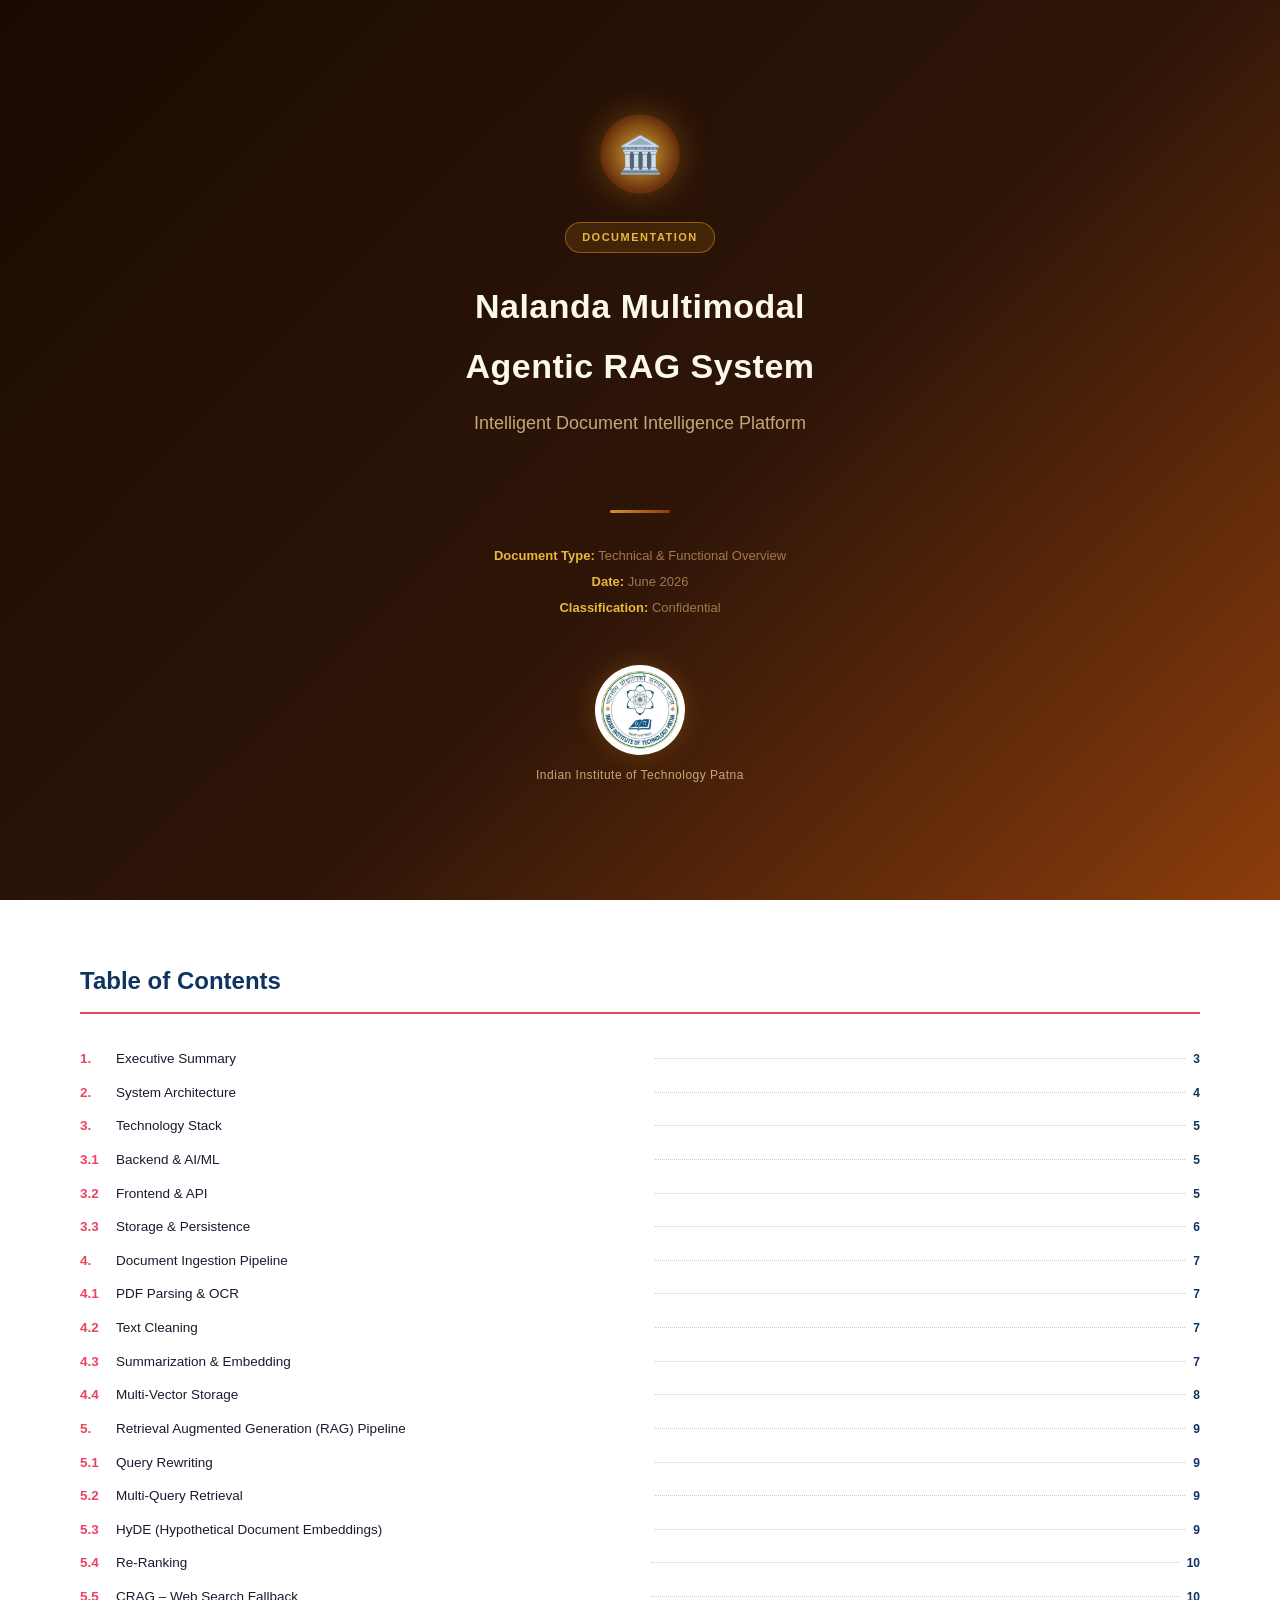
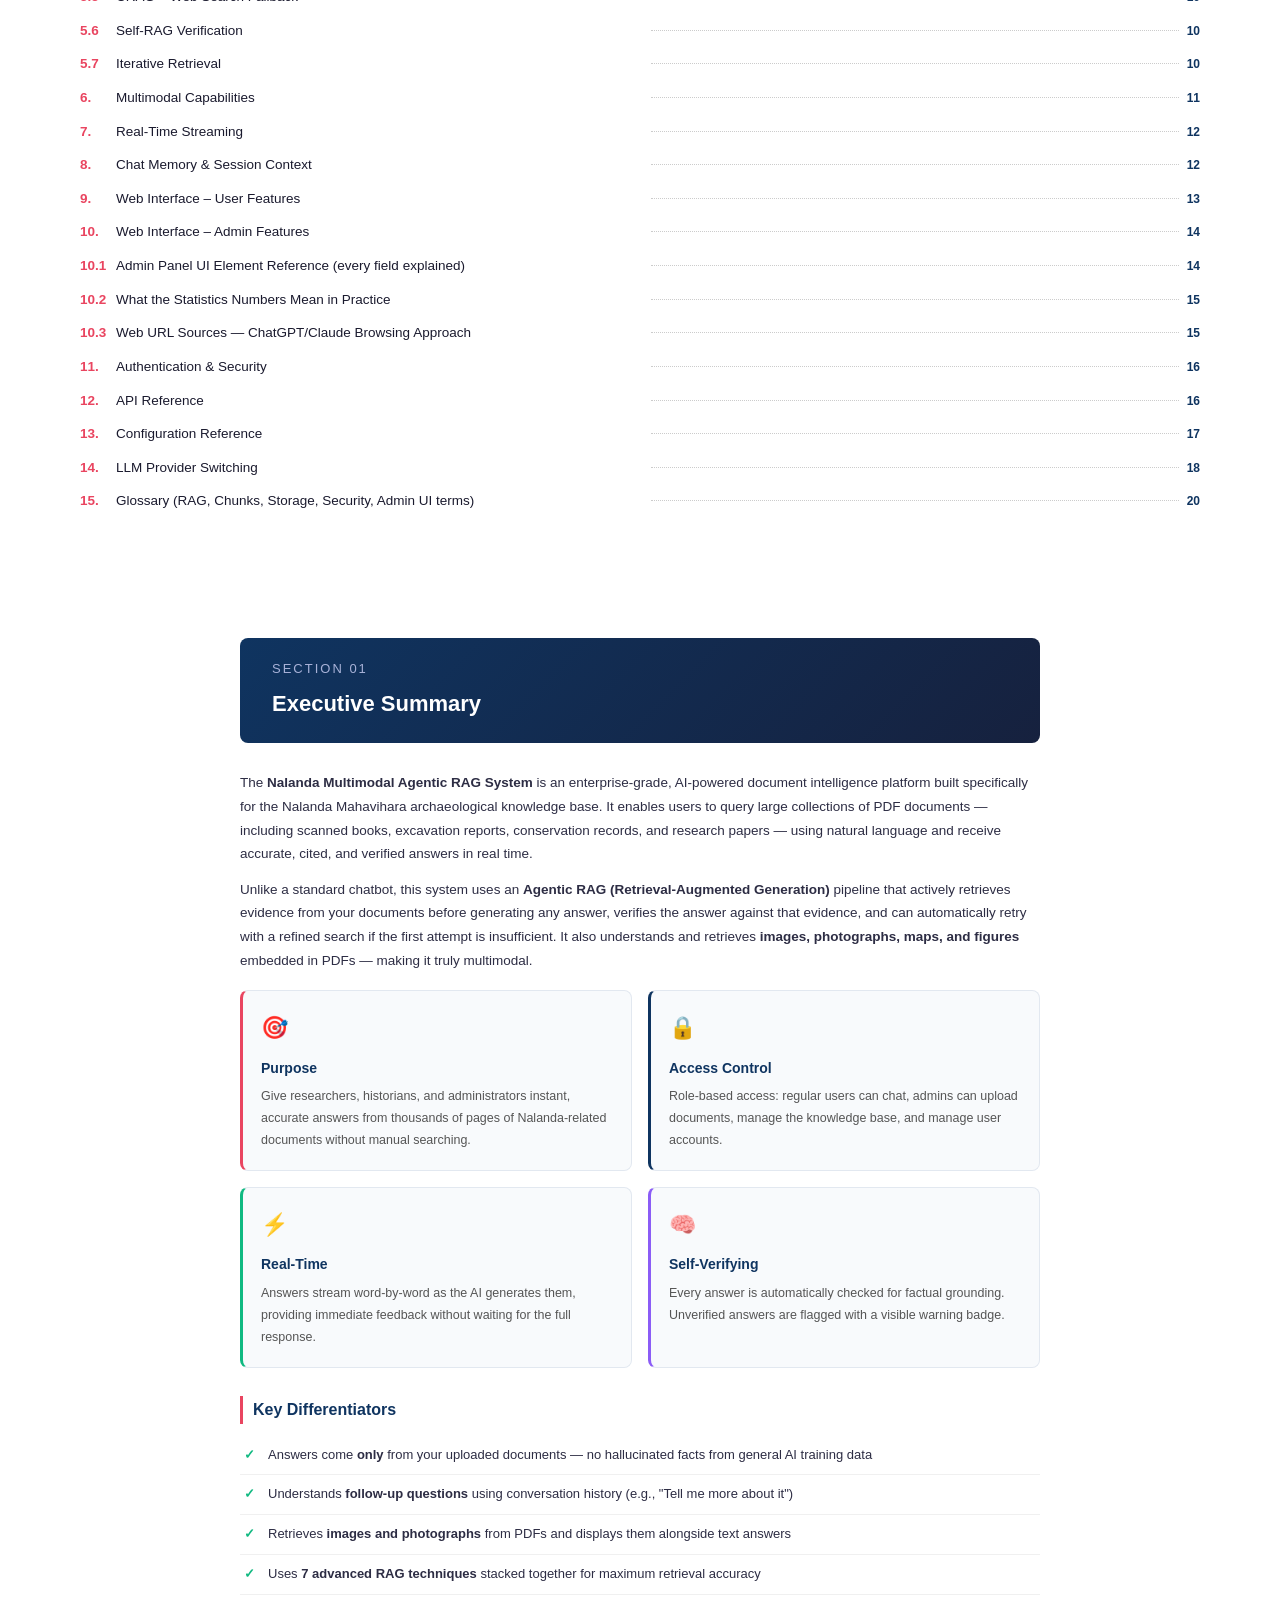
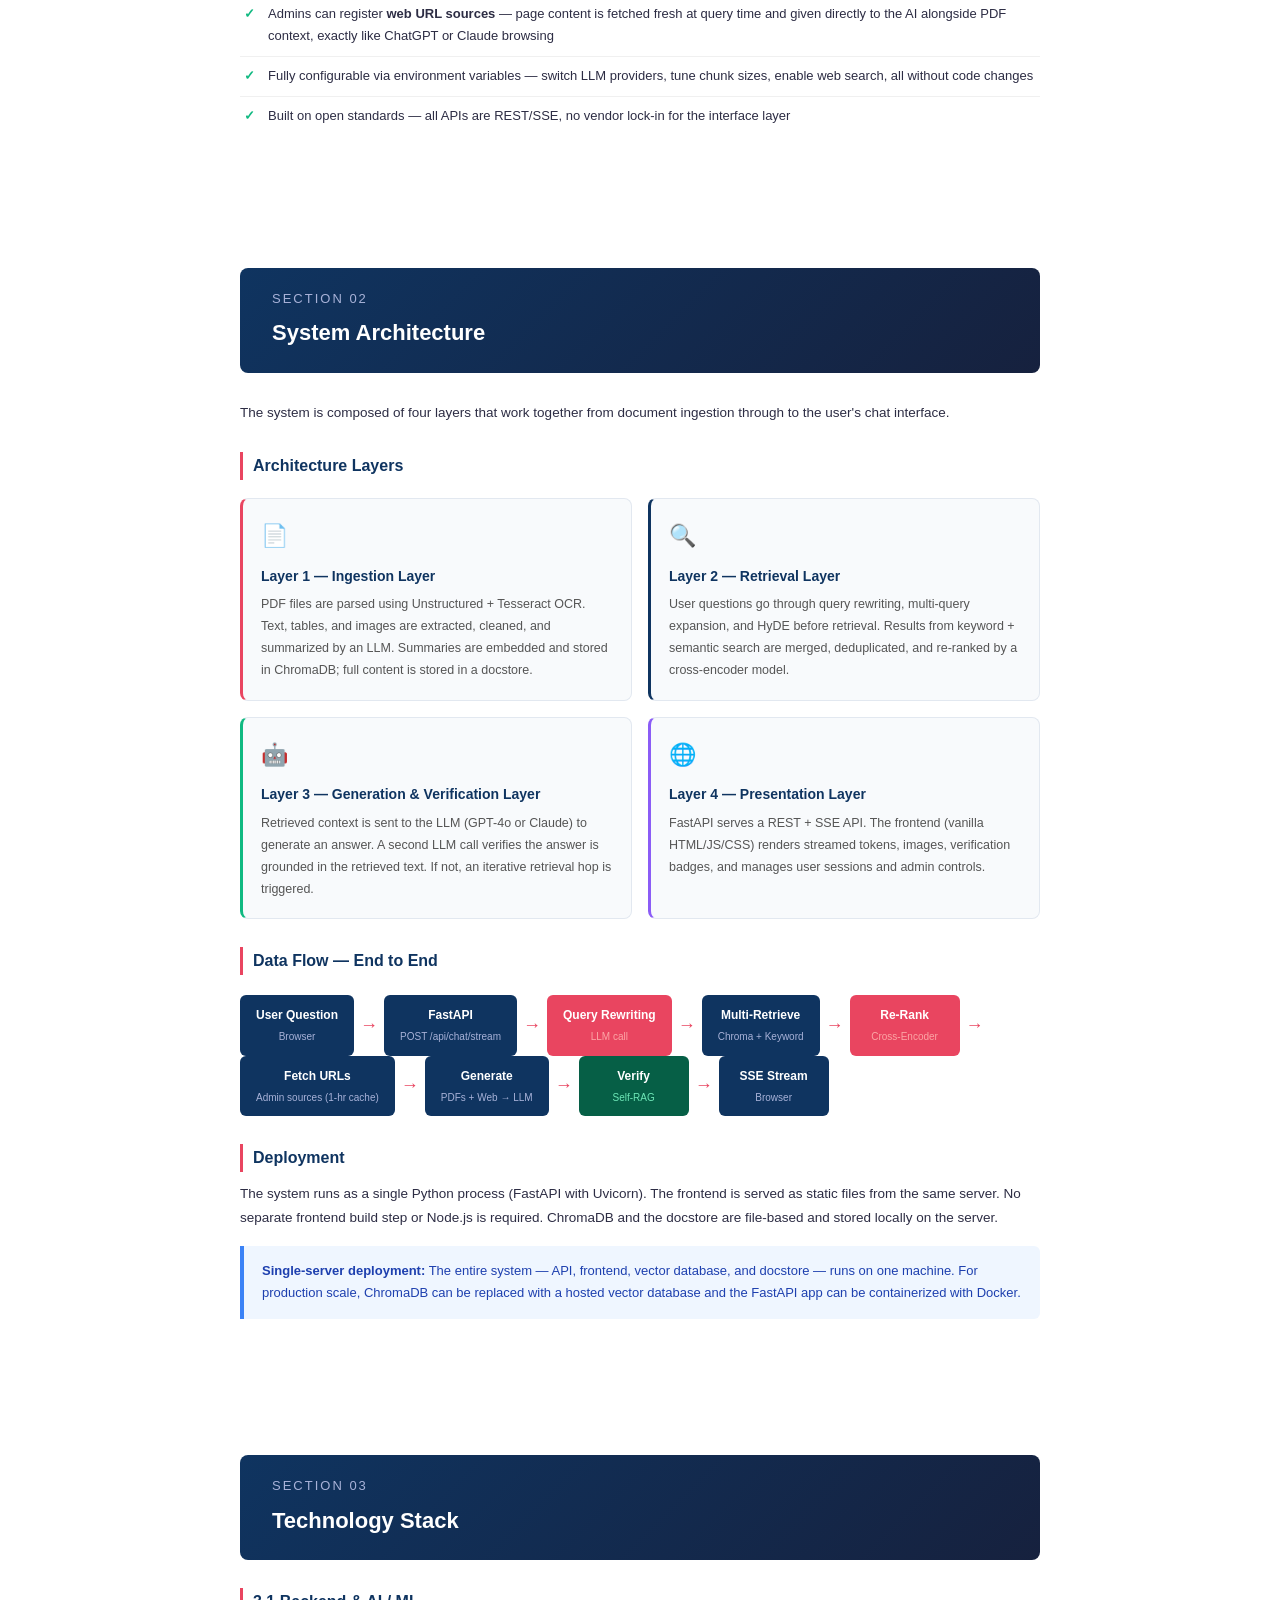
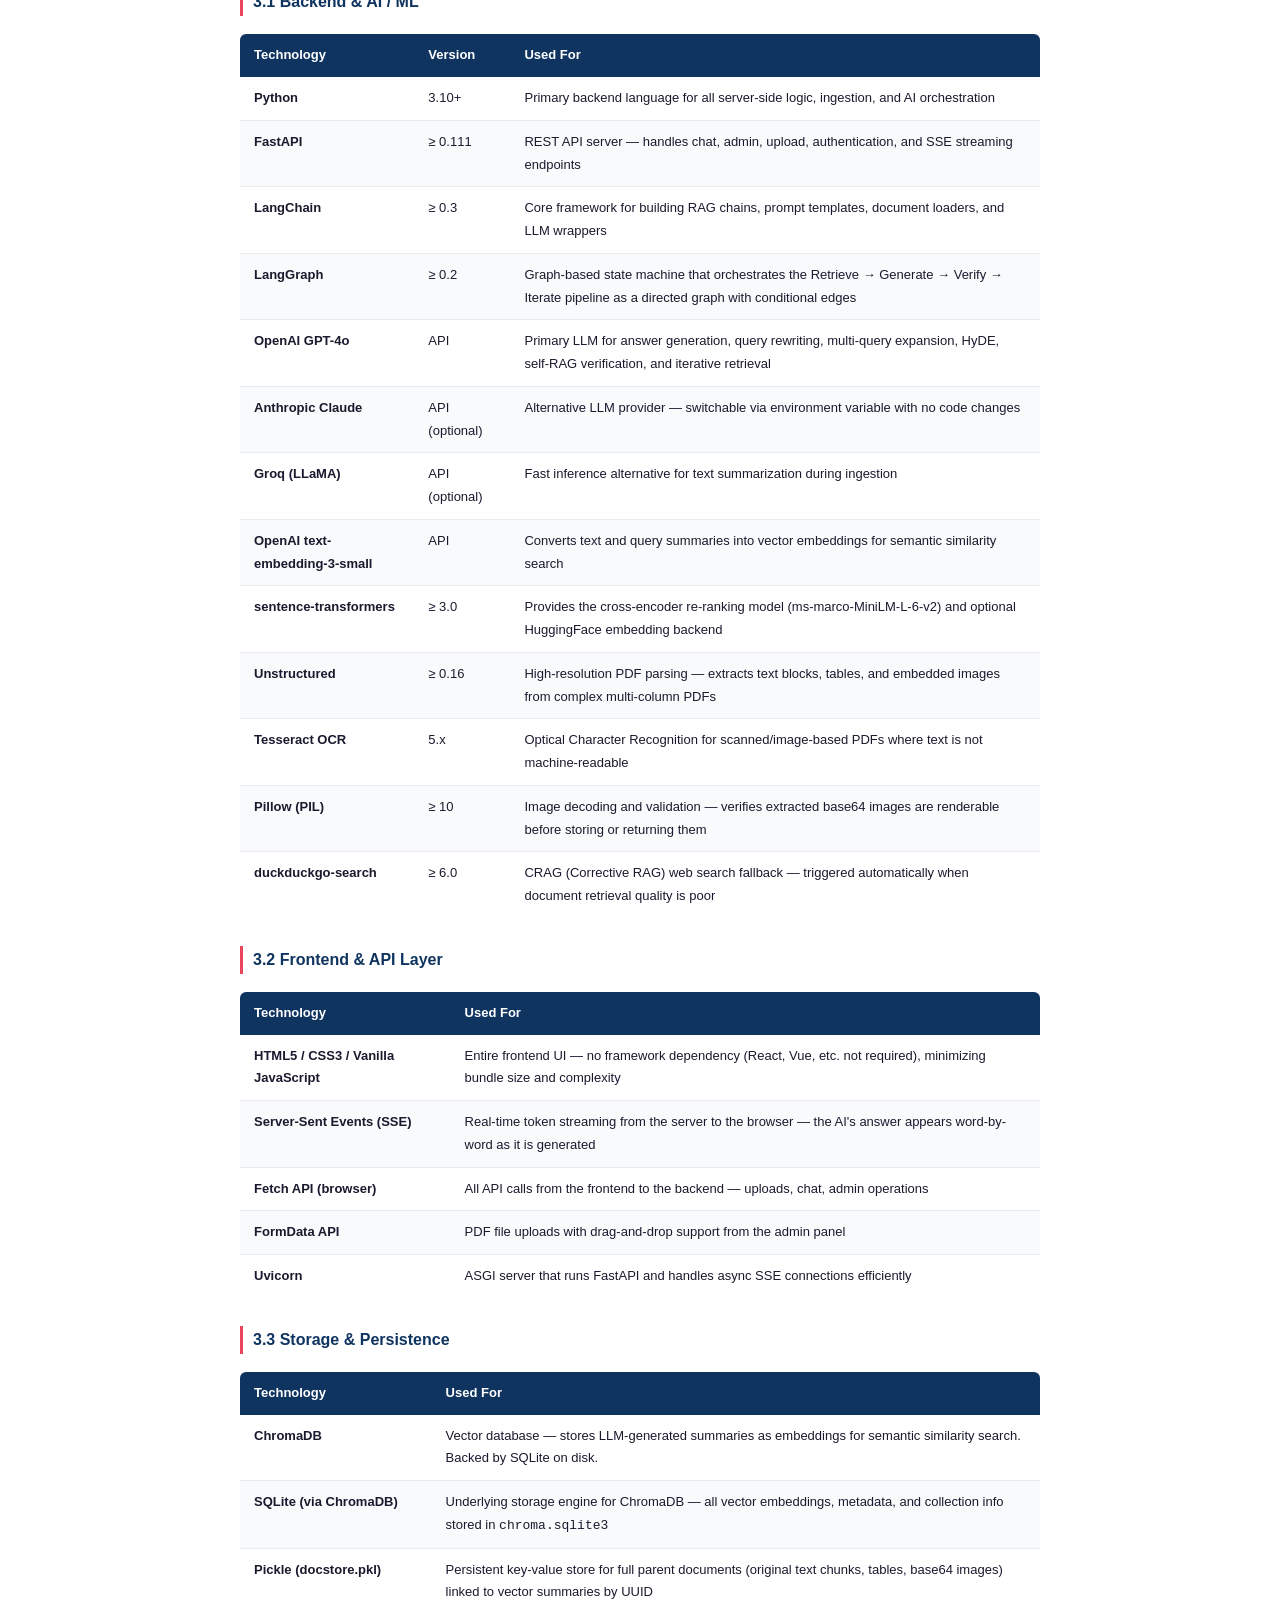
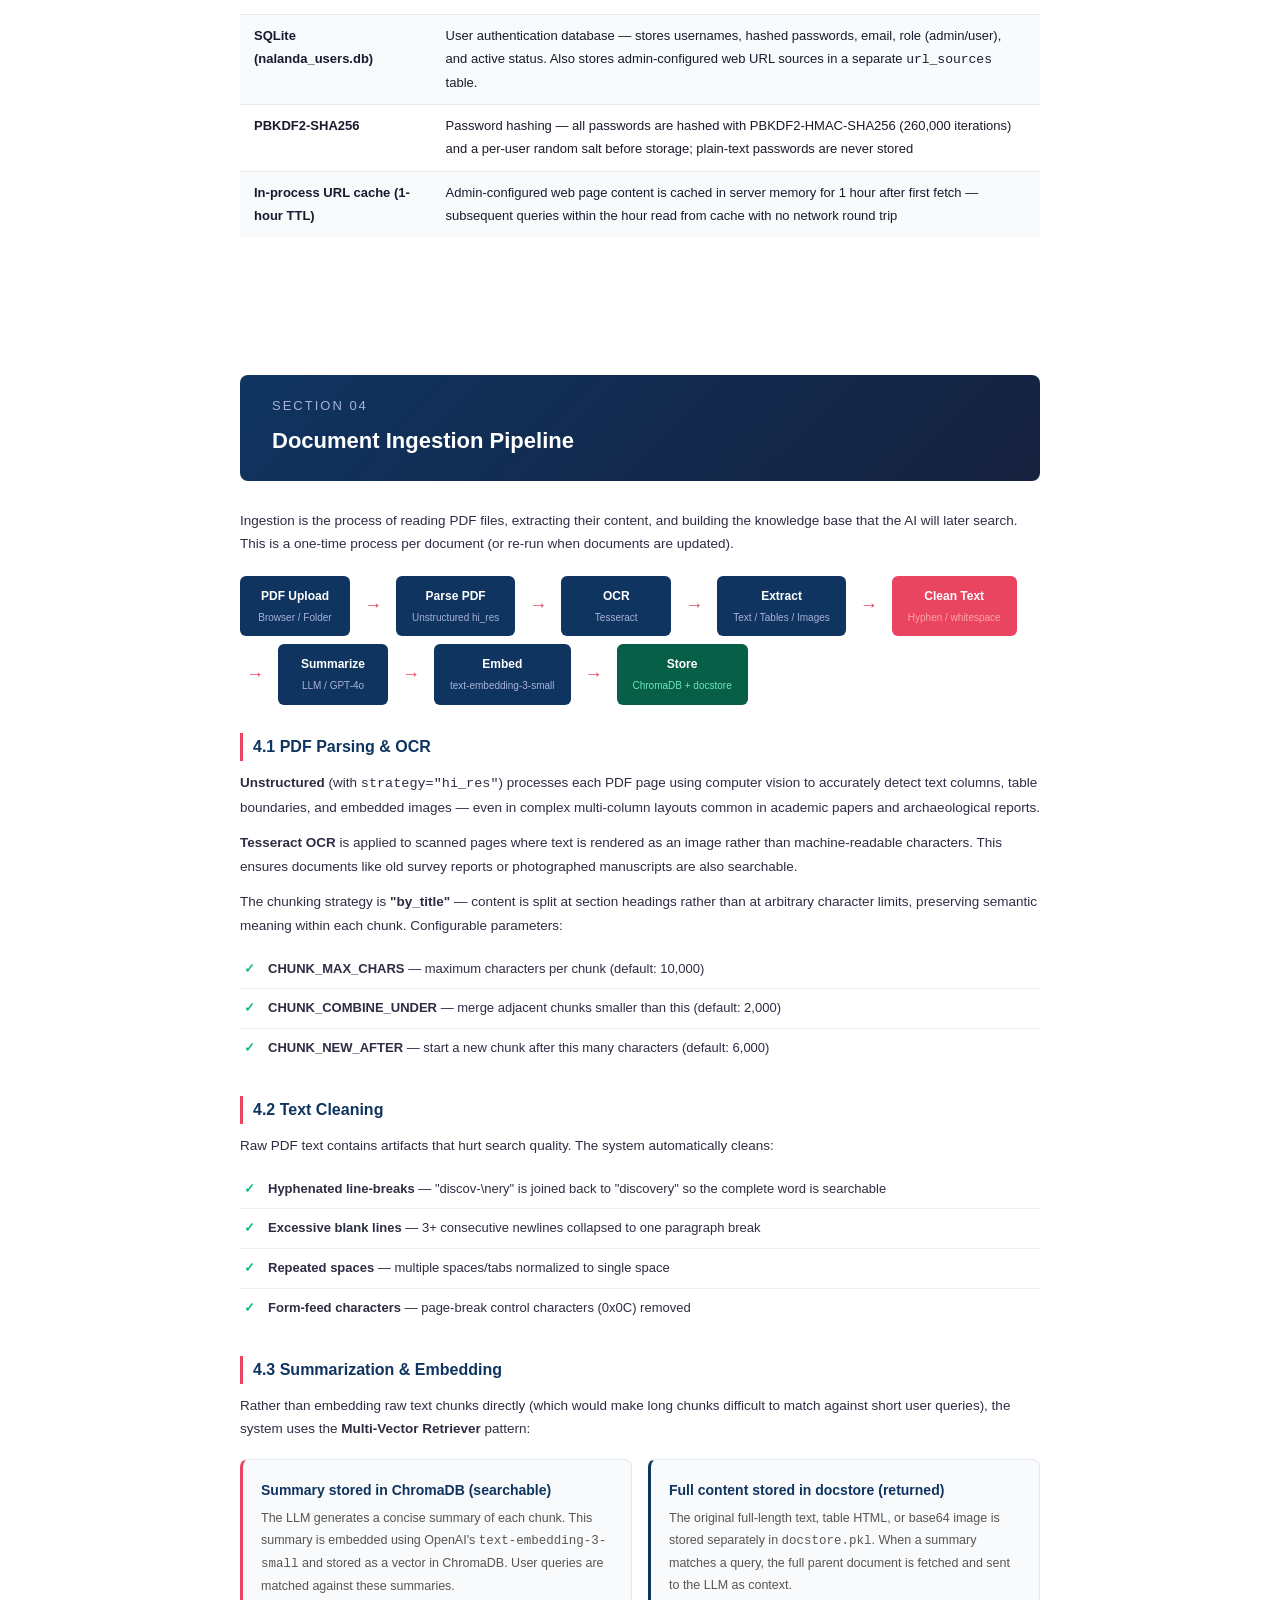
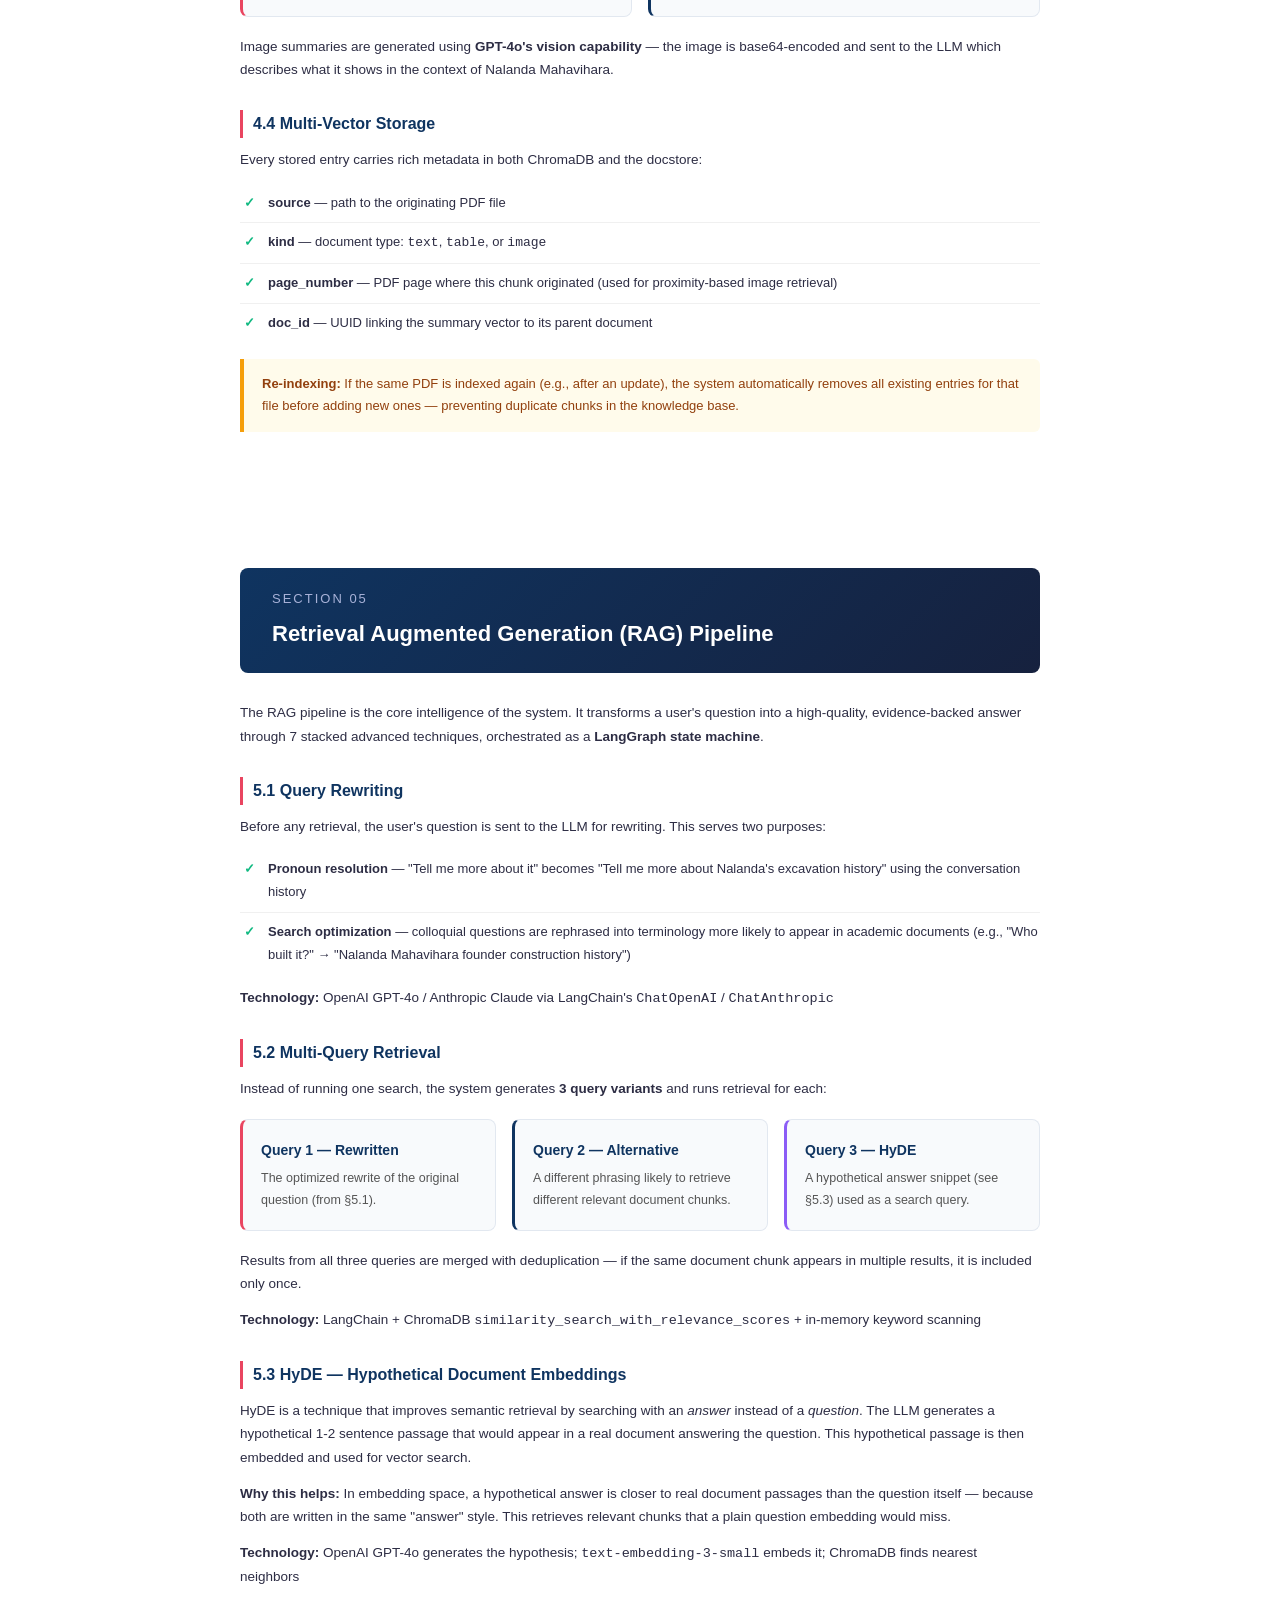
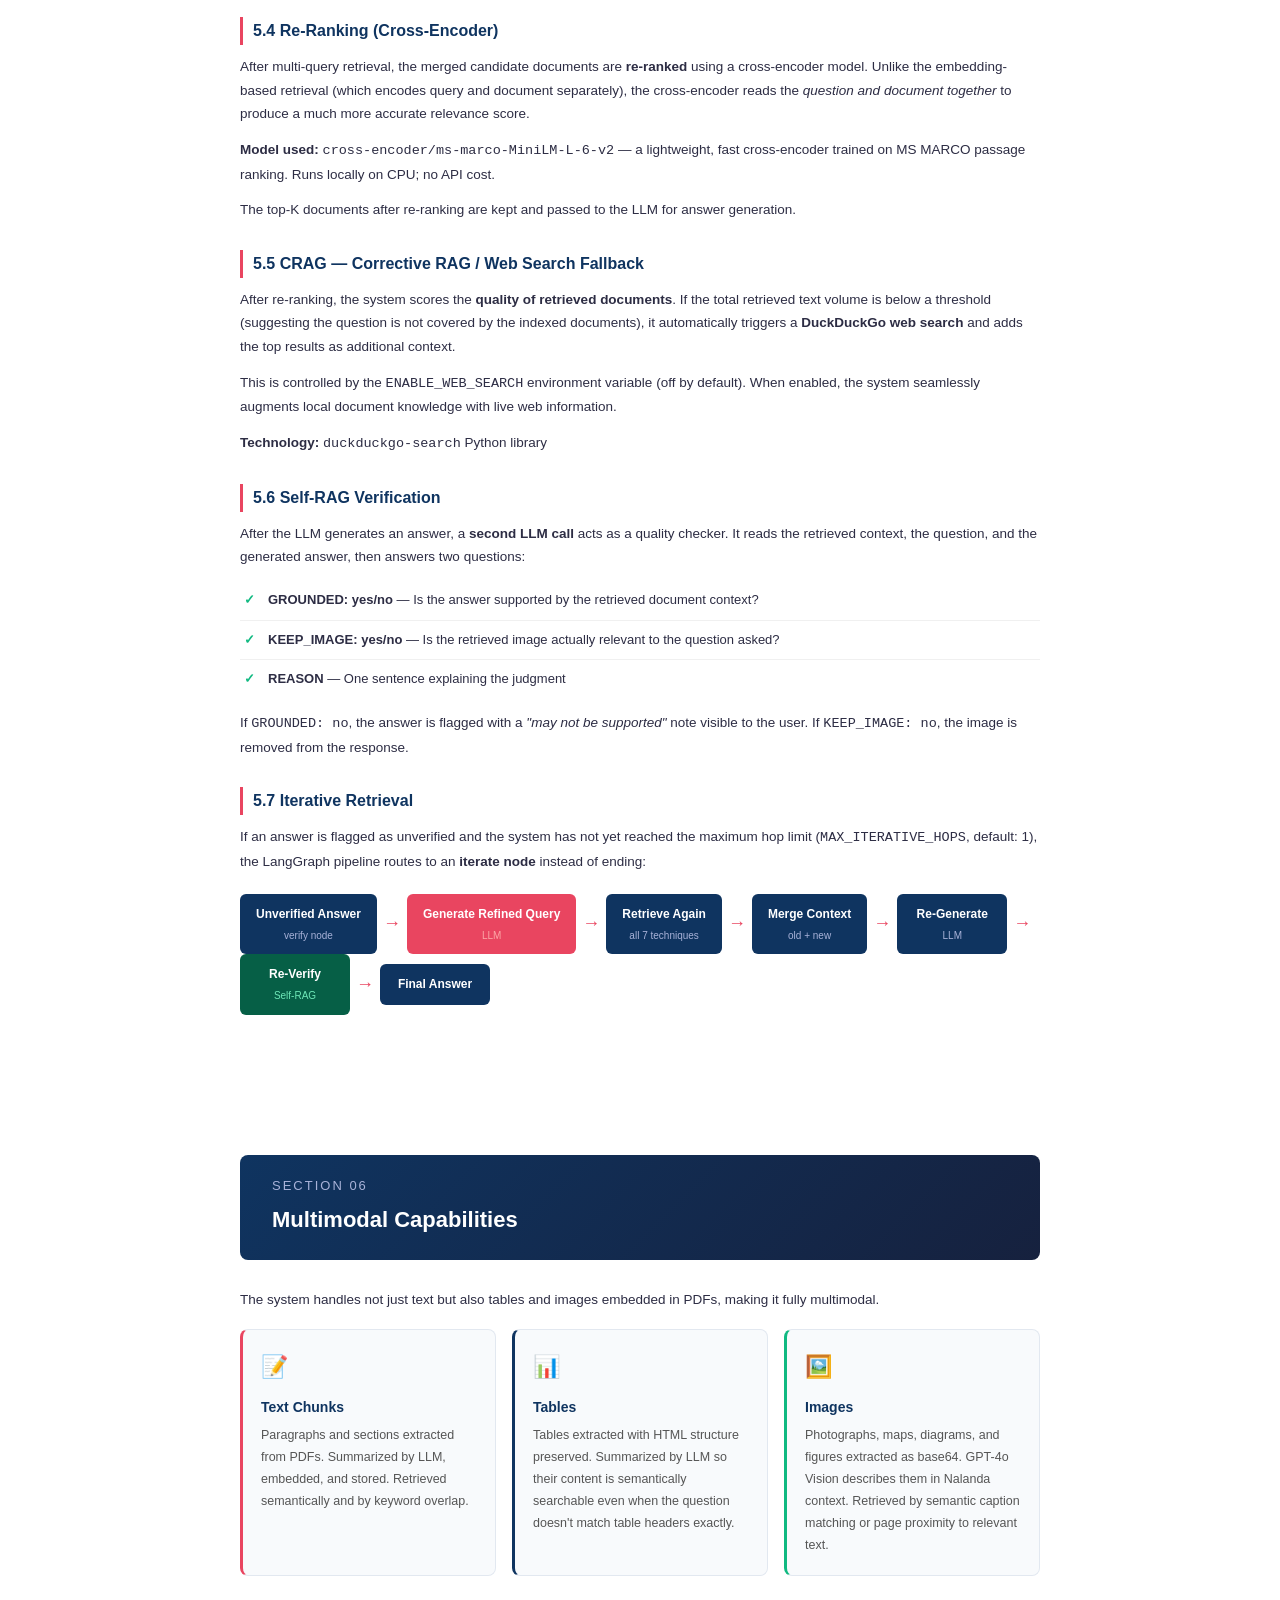
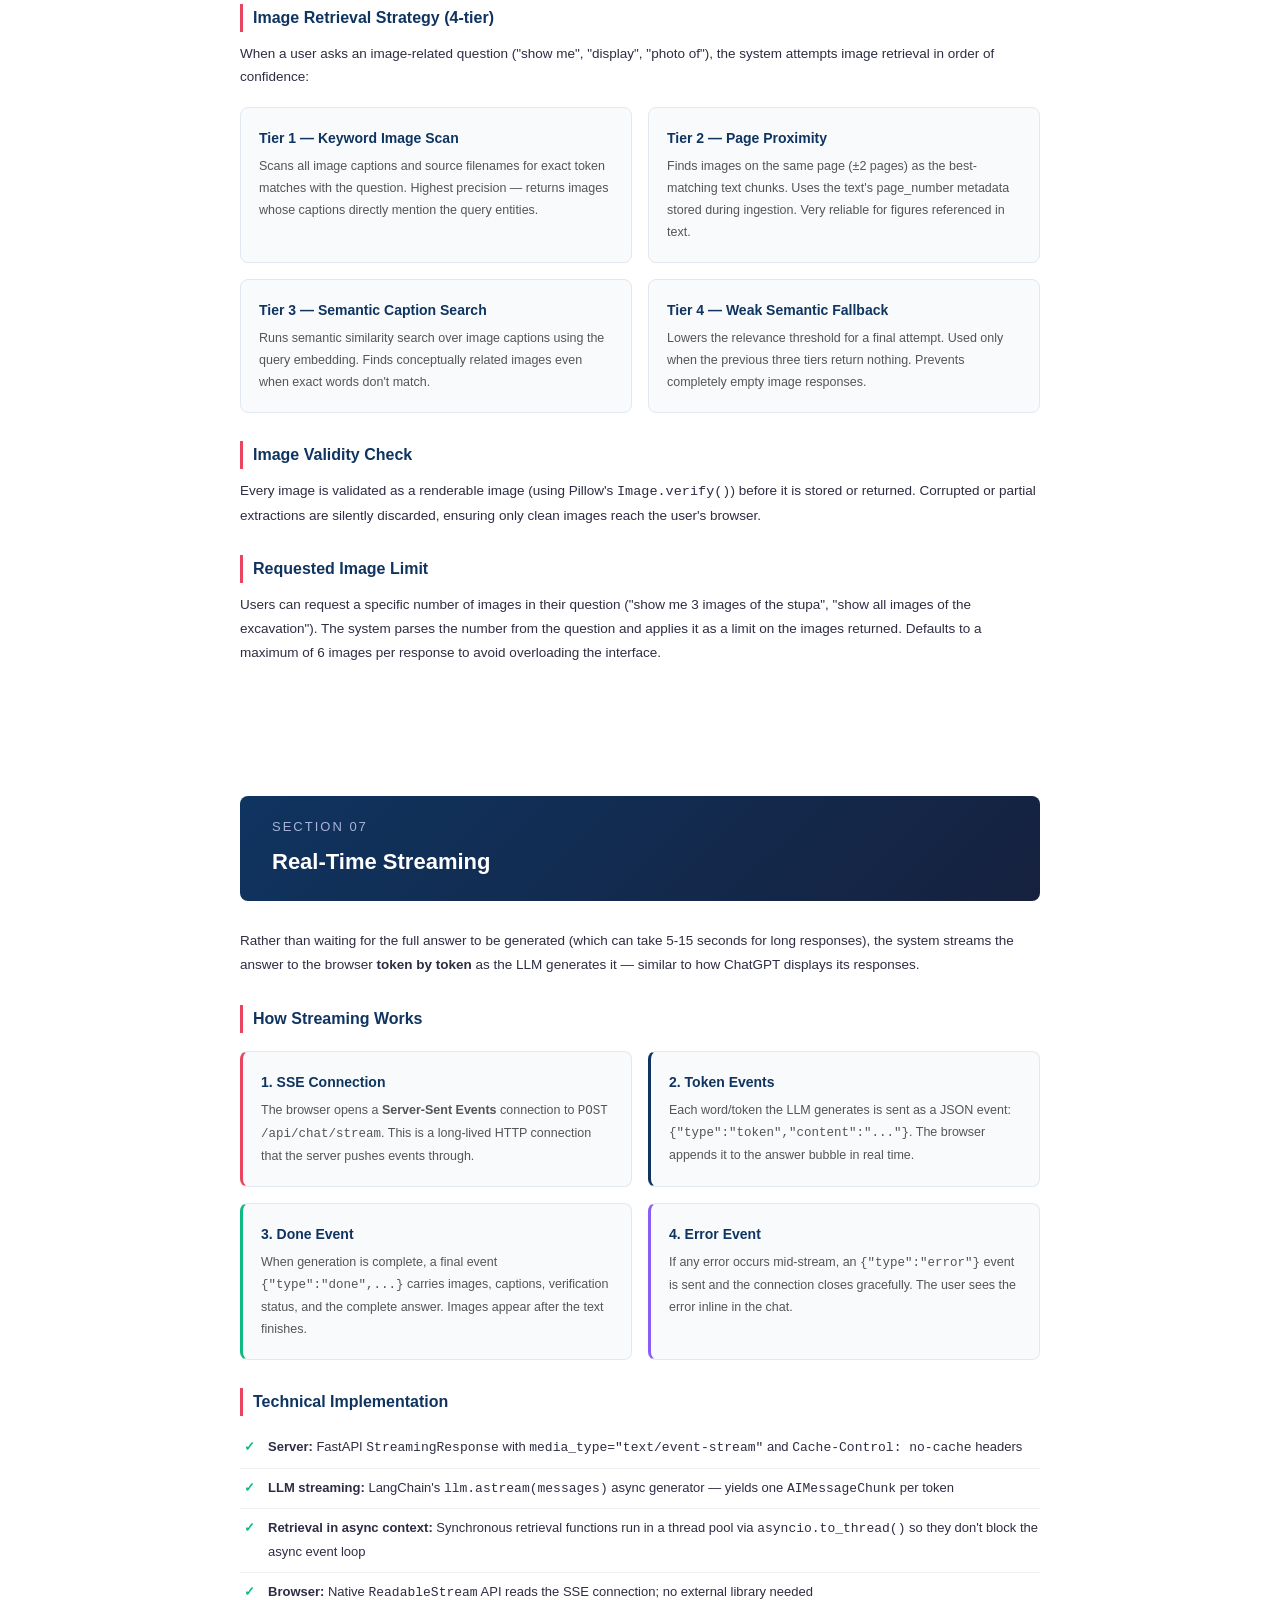
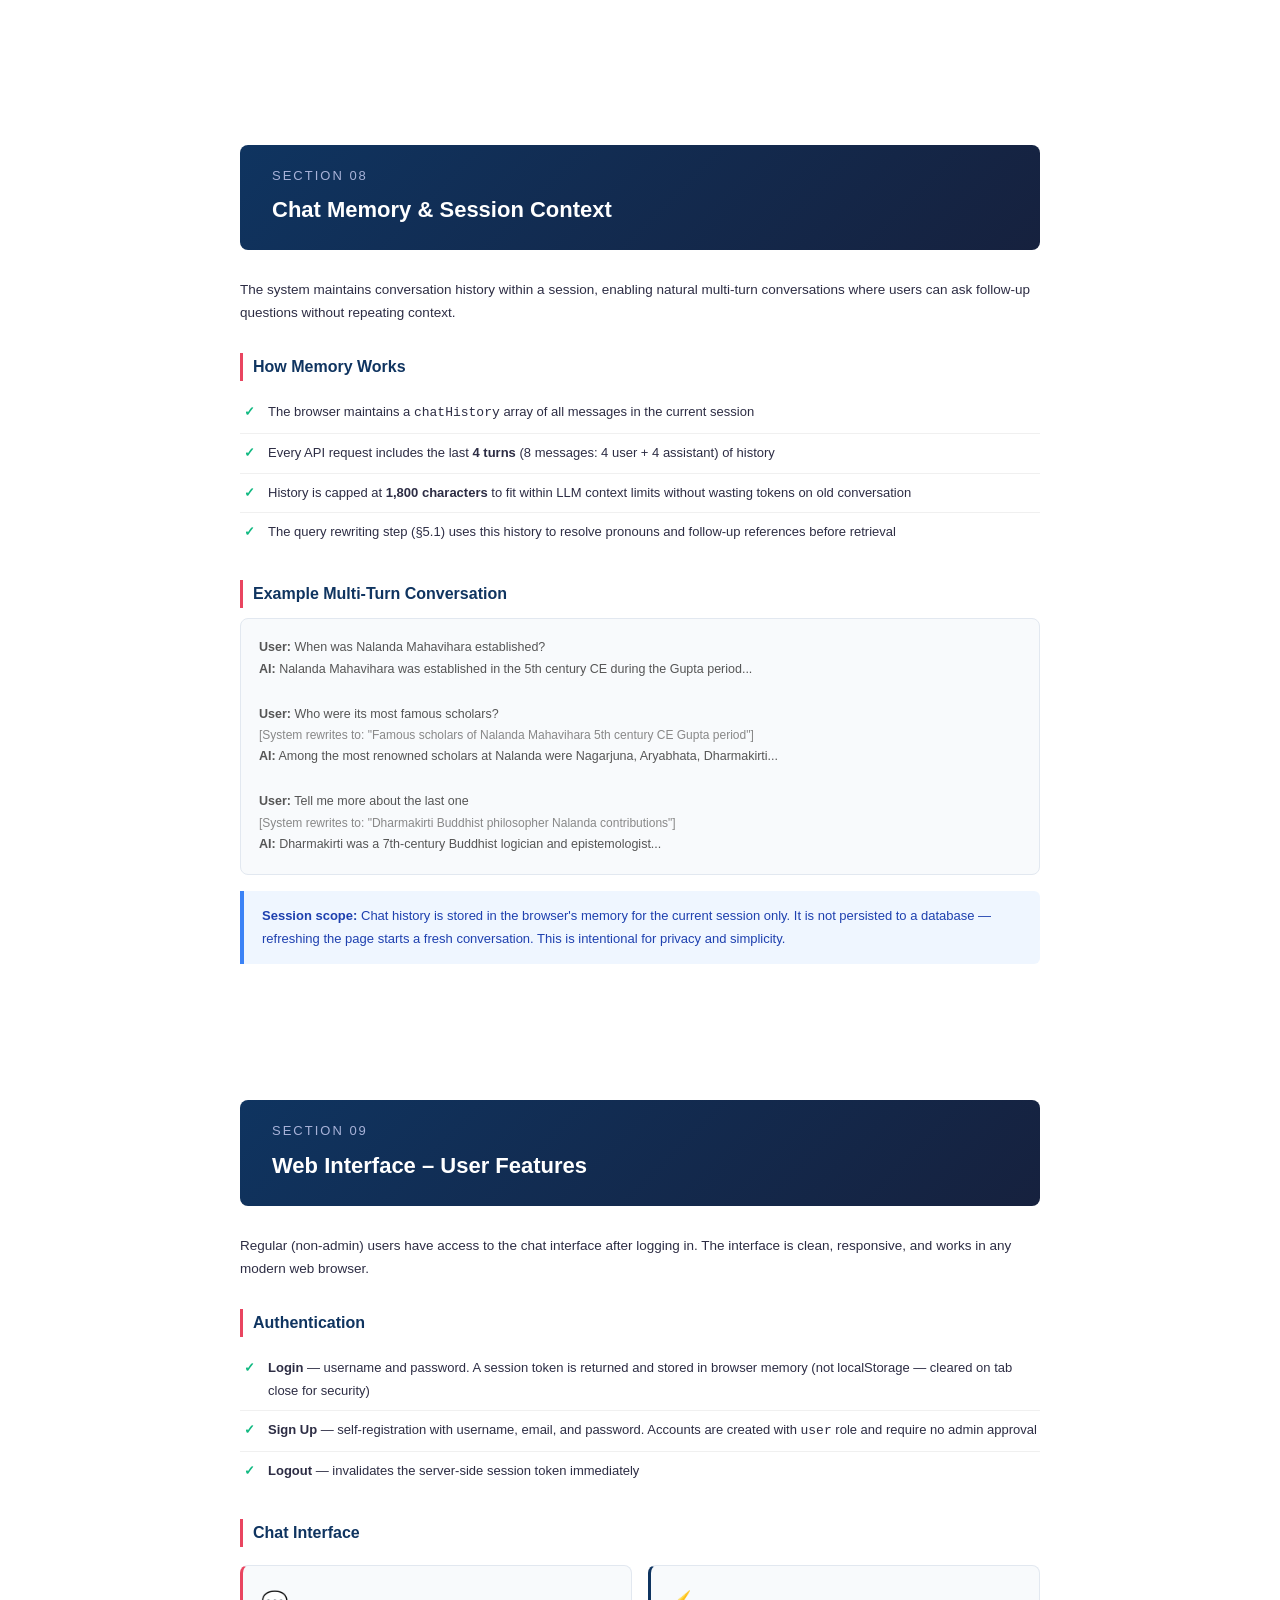
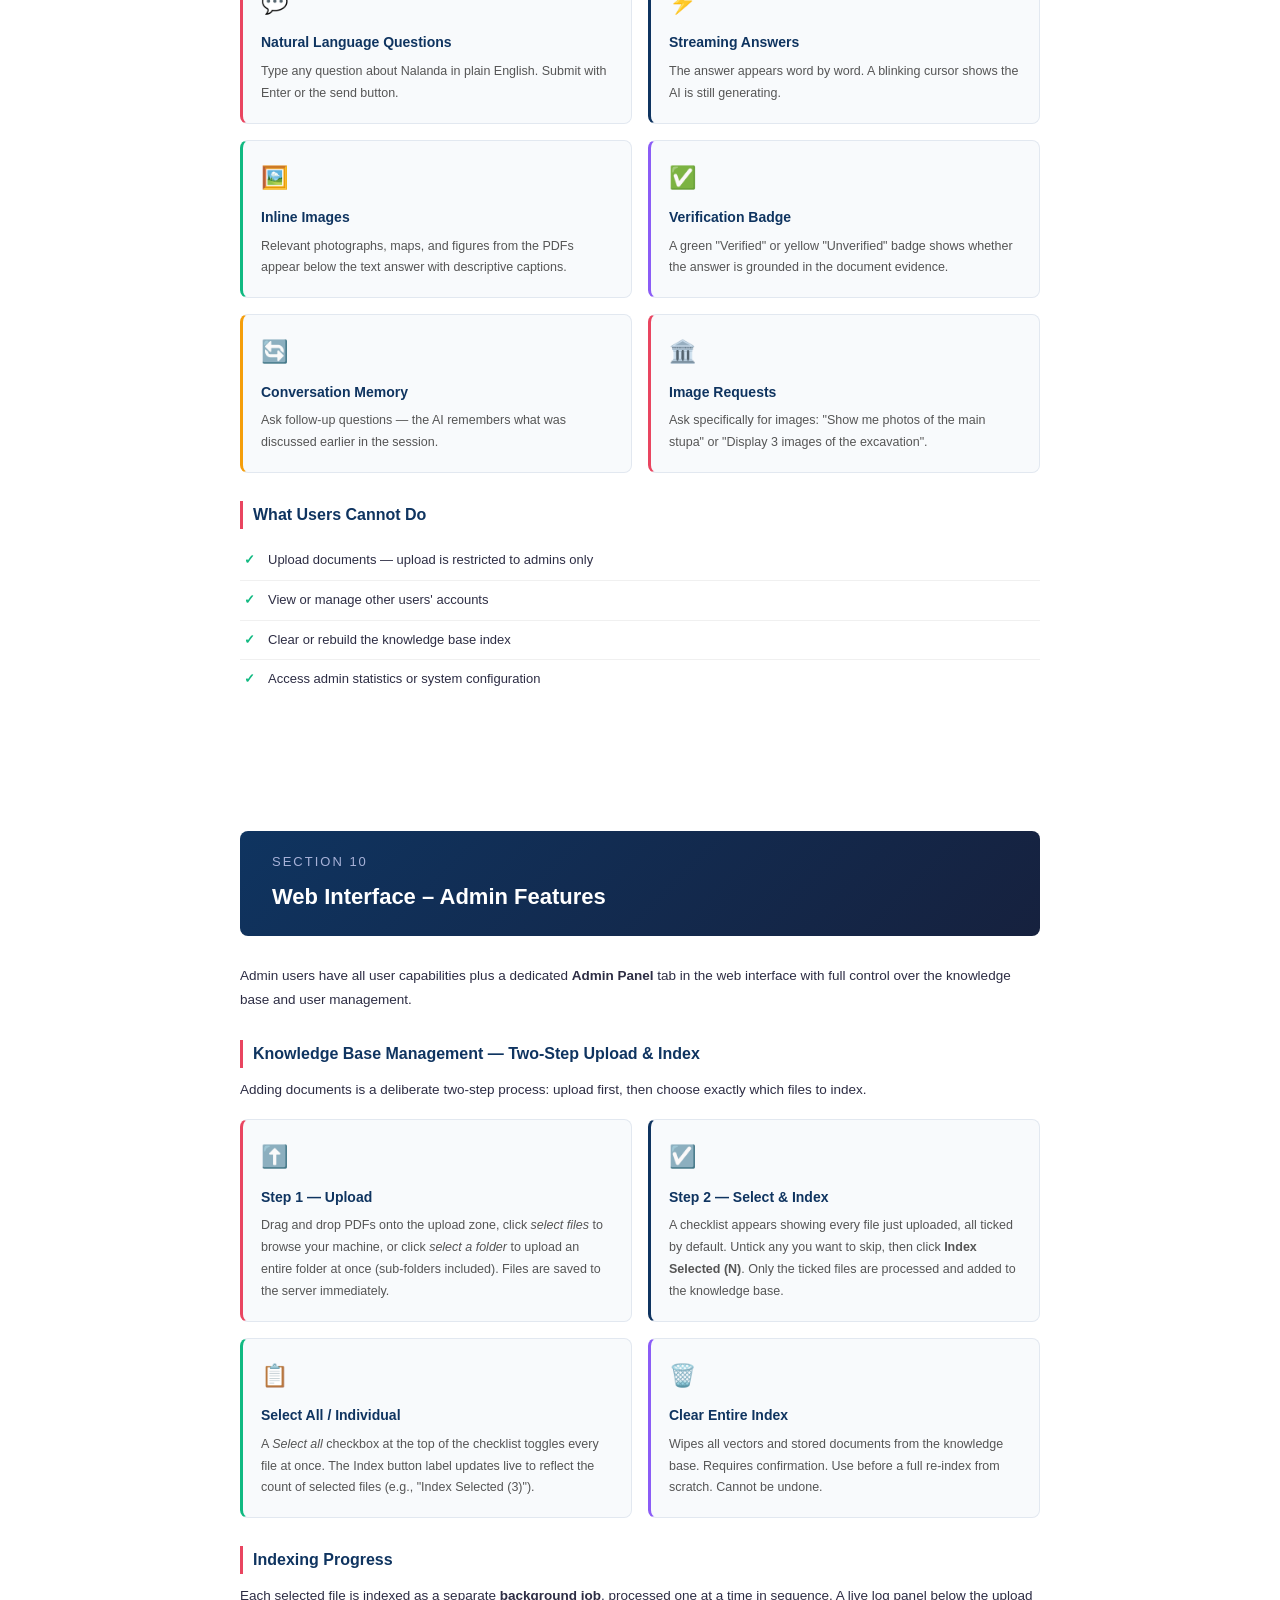
==== commit 6dbd65ea: "feat: Revamp PDF upload and indexing workflow with two-step process and UI enhancements" ====
--- a/client_documentation.html
+++ b/client_documentation.html
@@ -874,38 +874,39 @@
 
   <p>Admin users have all user capabilities plus a dedicated <strong>Admin Panel</strong> tab in the web interface with full control over the knowledge base and user management.</p>
 
-  <h3>Knowledge Base Management</h3>
+  <h3>Knowledge Base Management — Two-Step Upload &amp; Index</h3>
+  <p>Adding documents is a deliberate two-step process: upload first, then choose exactly which files to index.</p>
   <div class="card-grid">
     <div class="card card-accent">
       <div class="card-icon">⬆️</div>
-      <h4>Upload PDF</h4>
-      <p>Drag and drop or click to select PDF files from your local machine. Files are uploaded to the server's data folder instantly. Multiple files can be uploaded in one operation.</p>
+      <h4>Step 1 — Upload</h4>
+      <p>Drag and drop PDFs onto the upload zone, click <em>select files</em> to browse your machine, or click <em>select a folder</em> to upload an entire folder at once (sub-folders included). Files are saved to the server immediately.</p>
     </div>
     <div class="card card-blue">
-      <div class="card-icon">⚙️</div>
-      <h4>Index Single PDF</h4>
-      <p>After uploading, select a specific PDF from the dropdown and click Index. Only that file is processed — useful for adding one document without re-processing everything.</p>
+      <div class="card-icon">☑️</div>
+      <h4>Step 2 — Select &amp; Index</h4>
+      <p>A checklist appears showing every file just uploaded, all ticked by default. Untick any you want to skip, then click <strong>Index Selected (N)</strong>. Only the ticked files are processed and added to the knowledge base.</p>
     </div>
     <div class="card card-green">
-      <div class="card-icon">📂</div>
-      <h4>Index Entire Folder</h4>
-      <p>Process all PDFs in the data folder at once. The system automatically removes existing entries for each file before re-indexing to prevent duplicates.</p>
+      <div class="card-icon">📋</div>
+      <h4>Select All / Individual</h4>
+      <p>A <em>Select all</em> checkbox at the top of the checklist toggles every file at once. The Index button label updates live to reflect the count of selected files (e.g., "Index Selected (3)").</p>
     </div>
     <div class="card card-purple">
       <div class="card-icon">🗑️</div>
       <h4>Clear Entire Index</h4>
-      <p>Wipes all vectors and stored documents from the knowledge base. Requires confirmation. Use before a full re-index from scratch.</p>
+      <p>Wipes all vectors and stored documents from the knowledge base. Requires confirmation. Use before a full re-index from scratch. Cannot be undone.</p>
     </div>
   </div>
 
   <h3>Indexing Progress</h3>
-  <p>All indexing operations run as <strong>background jobs</strong>. A live log panel shows real-time progress messages:</p>
+  <p>Each selected file is indexed as a separate <strong>background job</strong>, processed one at a time in sequence. A live log panel below the upload zone shows real-time progress:</p>
   <ul class="feature-list">
-    <li>Each PDF file being processed</li>
-    <li>How many text chunks, tables, and images were extracted</li>
-    <li>Summarization progress (e.g., "Summarizing 24 text chunks...")</li>
-    <li>Completion confirmation with total counts</li>
-    <li>Any errors for individual files (other files continue processing)</li>
+    <li><strong>[1/3] Indexing filename.pdf…</strong> — counter shows current file out of total selected</li>
+    <li>How many text chunks, tables, and images were extracted from each file</li>
+    <li>Summarization progress per file (e.g., "Summarizing 24 text chunks…")</li>
+    <li>Errors for individual files shown inline — remaining files continue processing</li>
+    <li><strong>✓ Done — N file(s) indexed.</strong> — confirmation when all selected files complete</li>
   </ul>
 
   <h3>Statistics Dashboard</h3>
@@ -955,59 +956,59 @@
         <td>Fetches the latest statistics from the server. Use this after indexing completes to confirm the counts updated correctly.</td>
       </tr>
       <tr>
-        <td><strong>Drop PDF or browse</strong> zone</td>
-        <td>UPLOAD PDF</td>
-        <td>Drag and drop one or more PDF files onto this area, or click "browse" to open a file picker. Files are sent from your browser to the server and saved into the server's configured <code>DATA_FOLDER</code>. Only <code>.pdf</code> files are accepted.</td>
-      </tr>
-      <tr>
-        <td><strong>Multiple files supported</strong></td>
-        <td>UPLOAD PDF</td>
-        <td>You can select or drop several PDFs at once. Each file is uploaded sequentially and a success/failure count is shown after upload.</td>
-      </tr>
-      <tr>
-        <td><strong>Single PDF</strong> (radio)</td>
-        <td>INDEX DOCUMENTS</td>
-        <td>When selected, only the PDF chosen in the dropdown below will be indexed. Use this when you want to add or update one specific document without touching the rest of the knowledge base. The old entries for that file are automatically removed first.</td>
-      </tr>
-      <tr>
-        <td><strong>Entire Folder</strong> (radio)</td>
-        <td>INDEX DOCUMENTS</td>
-        <td>When selected, every PDF in the server's <code>DATA_FOLDER</code> is indexed in alphabetical order. For each file, existing entries are removed first, then fresh chunks are generated — so this is safe to run multiple times without creating duplicates.</td>
-      </tr>
-      <tr>
-        <td><strong>PDF Dropdown</strong> (e.g., "1502 map.pdf")</td>
-        <td>INDEX DOCUMENTS (Single mode)</td>
-        <td>Lists all PDF files currently in the server's data folder. Select the file you want to index. This list refreshes automatically after each upload.</td>
-      </tr>
-      <tr>
-        <td><strong>▼ Advanced Paths</strong></td>
-        <td>INDEX DOCUMENTS</td>
-        <td>A collapsible section revealing optional override fields. Click to expand. Normally leave these empty — the server uses its defaults from <code>.env</code>.</td>
-      </tr>
-      <tr>
-        <td><strong>Vector store path</strong> field (e.g., "test_data")</td>
-        <td>Advanced Paths</td>
-        <td>Override the directory where ChromaDB stores its vectors and the docstore. Leave blank to use the server default (<code>VECTORSTORE_PATH</code> from <code>.env</code>). Useful for maintaining <strong>multiple separate knowledge bases</strong> — e.g., one for testing ("test_data") and one for production ("vectorstore").</td>
-      </tr>
-      <tr>
-        <td><strong>Data folder path</strong> field</td>
-        <td>Advanced Paths</td>
-        <td>Override the server folder scanned for PDFs during "Entire Folder" indexing. Leave blank to use the server default (<code>DATA_FOLDER</code> from <code>.env</code>).</td>
-      </tr>
-      <tr>
-        <td><strong>Index</strong> button</td>
-        <td>INDEX DOCUMENTS</td>
-        <td>Starts the indexing background job. A live log panel appears below showing progress. The button is disabled while a job is running to prevent duplicate submissions.</td>
+        <td><strong>Upload &amp; Index PDFs</strong> (section title)</td>
+        <td>Knowledge tab</td>
+        <td>The single section that handles both uploading and indexing. Combines what were previously two separate sections into one streamlined two-step flow.</td>
+      </tr>
+      <tr>
+        <td><strong>Drop PDFs or select files</strong> zone</td>
+        <td>UPLOAD &amp; INDEX — Step 1</td>
+        <td>Drag and drop PDF files onto this area to start Step 1. Alternatively click <em>select files</em> to open a file browser, or <em>select a folder</em> to pick an entire folder — all PDFs inside (including sub-folders) are uploaded. Only <code>.pdf</code> files are accepted.</td>
+      </tr>
+      <tr>
+        <td><strong>select files</strong> link</td>
+        <td>Upload zone</td>
+        <td>Opens a standard file picker. Multiple files can be selected at once with Ctrl/Cmd+click or Shift+click.</td>
+      </tr>
+      <tr>
+        <td><strong>select a folder</strong> link</td>
+        <td>Upload zone</td>
+        <td>Opens a folder picker. Every PDF in the selected folder and its sub-folders is uploaded. Non-PDF files are silently ignored.</td>
+      </tr>
+      <tr>
+        <td><strong>Uploaded N file(s) — select which to index</strong></td>
+        <td>Status message (after upload)</td>
+        <td>Appears immediately after all files finish uploading. Signals that Step 1 is complete and Step 2 (the checklist) is now ready.</td>
+      </tr>
+      <tr>
+        <td><strong>Select all</strong> checkbox</td>
+        <td>UPLOAD &amp; INDEX — Step 2 checklist</td>
+        <td>Ticks or unticks every file in the checklist at once. Starts checked (all files selected) after a fresh upload.</td>
+      </tr>
+      <tr>
+        <td><strong>N of M selected</strong> counter</td>
+        <td>Step 2 checklist header</td>
+        <td>Updates live as individual checkboxes are toggled, showing how many files are currently selected out of the total uploaded.</td>
+      </tr>
+      <tr>
+        <td><strong>File checklist</strong> (one row per file)</td>
+        <td>Step 2</td>
+        <td>Each uploaded PDF appears as a ticked row. Untick any file to exclude it from indexing — it remains on the server but will not be added to the knowledge base during this operation.</td>
+      </tr>
+      <tr>
+        <td><strong>Index Selected (N)</strong> button</td>
+        <td>Step 2 — below checklist</td>
+        <td>Starts indexing the ticked files. The number in parentheses reflects the current selection count. The button is disabled when nothing is selected. Clicking it hides the checklist and shows the live progress log.</td>
+      </tr>
+      <tr>
+        <td><strong>Progress Log</strong> panel</td>
+        <td>Below upload zone (during indexing)</td>
+        <td>Live scrolling log showing indexing progress. Each file is prefixed with its position (e.g., <code>[2/5] Indexing report.pdf…</code>). Errors for individual files are shown inline in red — remaining files continue. Final line confirms completion.</td>
       </tr>
       <tr>
         <td><strong>Clear Entire Index</strong> button</td>
-        <td>INDEX DOCUMENTS</td>
-        <td>Permanently deletes all vectors from ChromaDB and clears the docstore. A confirmation dialog appears before proceeding. Use this before a full re-index from scratch. <strong>Cannot be undone.</strong></td>
-      </tr>
-      <tr>
-        <td><strong>Progress Log</strong> panel</td>
-        <td>Below Index button</td>
-        <td>Live scrolling log showing what the indexing job is doing: which PDF is being processed, how many chunks/tables/images were found, summarization progress, and final counts. Errors for individual files are shown in red while processing continues for remaining files.</td>
+        <td>Danger Zone section</td>
+        <td>Permanently deletes all vectors from ChromaDB and clears the docstore. A confirmation dialog appears before proceeding. Use before a full re-index from scratch. <strong>Cannot be undone.</strong></td>
       </tr>
     </tbody>
   </table>
@@ -1487,17 +1488,11 @@
     <dt>Summary Vectors vs Docstore Entries</dt>
     <dd>These two numbers in the admin stats should be close but not necessarily equal. Summary Vectors = searchable index size (how many things the AI can find). Docstore Entries = storage size (how many full documents are retrievable). Images may have docstore entries without separate summary vectors if they share a vector with their parent text chunk.</dd>
 
-    <dt>Single PDF Mode</dt>
-    <dd>Indexing mode where only one selected PDF is processed. The system first removes all existing entries for that file (by matching the source path), then re-indexes it fresh. All other documents in the knowledge base are untouched. Ideal for updating one changed document.</dd>
-
-    <dt>Entire Folder Mode</dt>
-    <dd>Indexing mode where every PDF in the configured data folder is processed sequentially. For each file, existing entries are removed before new ones are added — making this safe to re-run without creating duplicates. Suitable for initial full knowledge base population or bulk updates.</dd>
-
-    <dt>Advanced Paths</dt>
-    <dd>Optional admin panel fields to override the server's default storage paths for a specific indexing job. <strong>Vector store path</strong> changes where ChromaDB writes/reads. <strong>Data folder path</strong> changes which folder is scanned for PDFs. Leaving both blank uses the server's <code>.env</code> defaults. Useful for maintaining separate test and production knowledge bases on the same server.</dd>
-
-    <dt>Background Job</dt>
-    <dd>Indexing always runs as a background thread on the server — it does not block the web interface or other users from chatting while it runs. The admin panel polls the job status every 1.5 seconds and shows live log output. The Index button is disabled while a job is running to prevent duplicate submissions.</dd>
+    <dt>Two-Step Upload &amp; Index</dt>
+    <dd>The admin workflow for adding PDFs to the knowledge base. Step 1: upload files via the browser (drag-and-drop, file picker, or folder picker). Step 2: a checklist of the just-uploaded files appears — tick the ones to process, then click <em>Index Selected</em>. Only files uploaded in the current session are shown; pre-existing server files are not exposed. This prevents accidentally re-indexing or indexing unintended files.</dd>
+
+    <dt>Per-File Background Job</dt>
+    <dd>Each file selected in Step 2 is submitted as a separate background indexing job and processed sequentially. The live progress log shows <code>[1/3] Indexing…</code>, <code>[2/3] Indexing…</code>, etc. Errors for one file do not stop the others. The job polls every 1.5 seconds for status updates. All other users can continue chatting while indexing runs.</dd>
 
     <dt>Web URL Sources</dt>
     <dd>Admin-configured web page URLs stored in the <code>url_sources</code> database table. Unlike PDFs, they are not indexed into the vector store. Instead, their content is fetched at query time and injected directly into the LLM's prompt alongside PDF context — the same approach used by ChatGPT browsing and Claude document reading. Useful for live reference pages, official documentation, or any web content that should always be available to the AI regardless of the user's question.</dd>
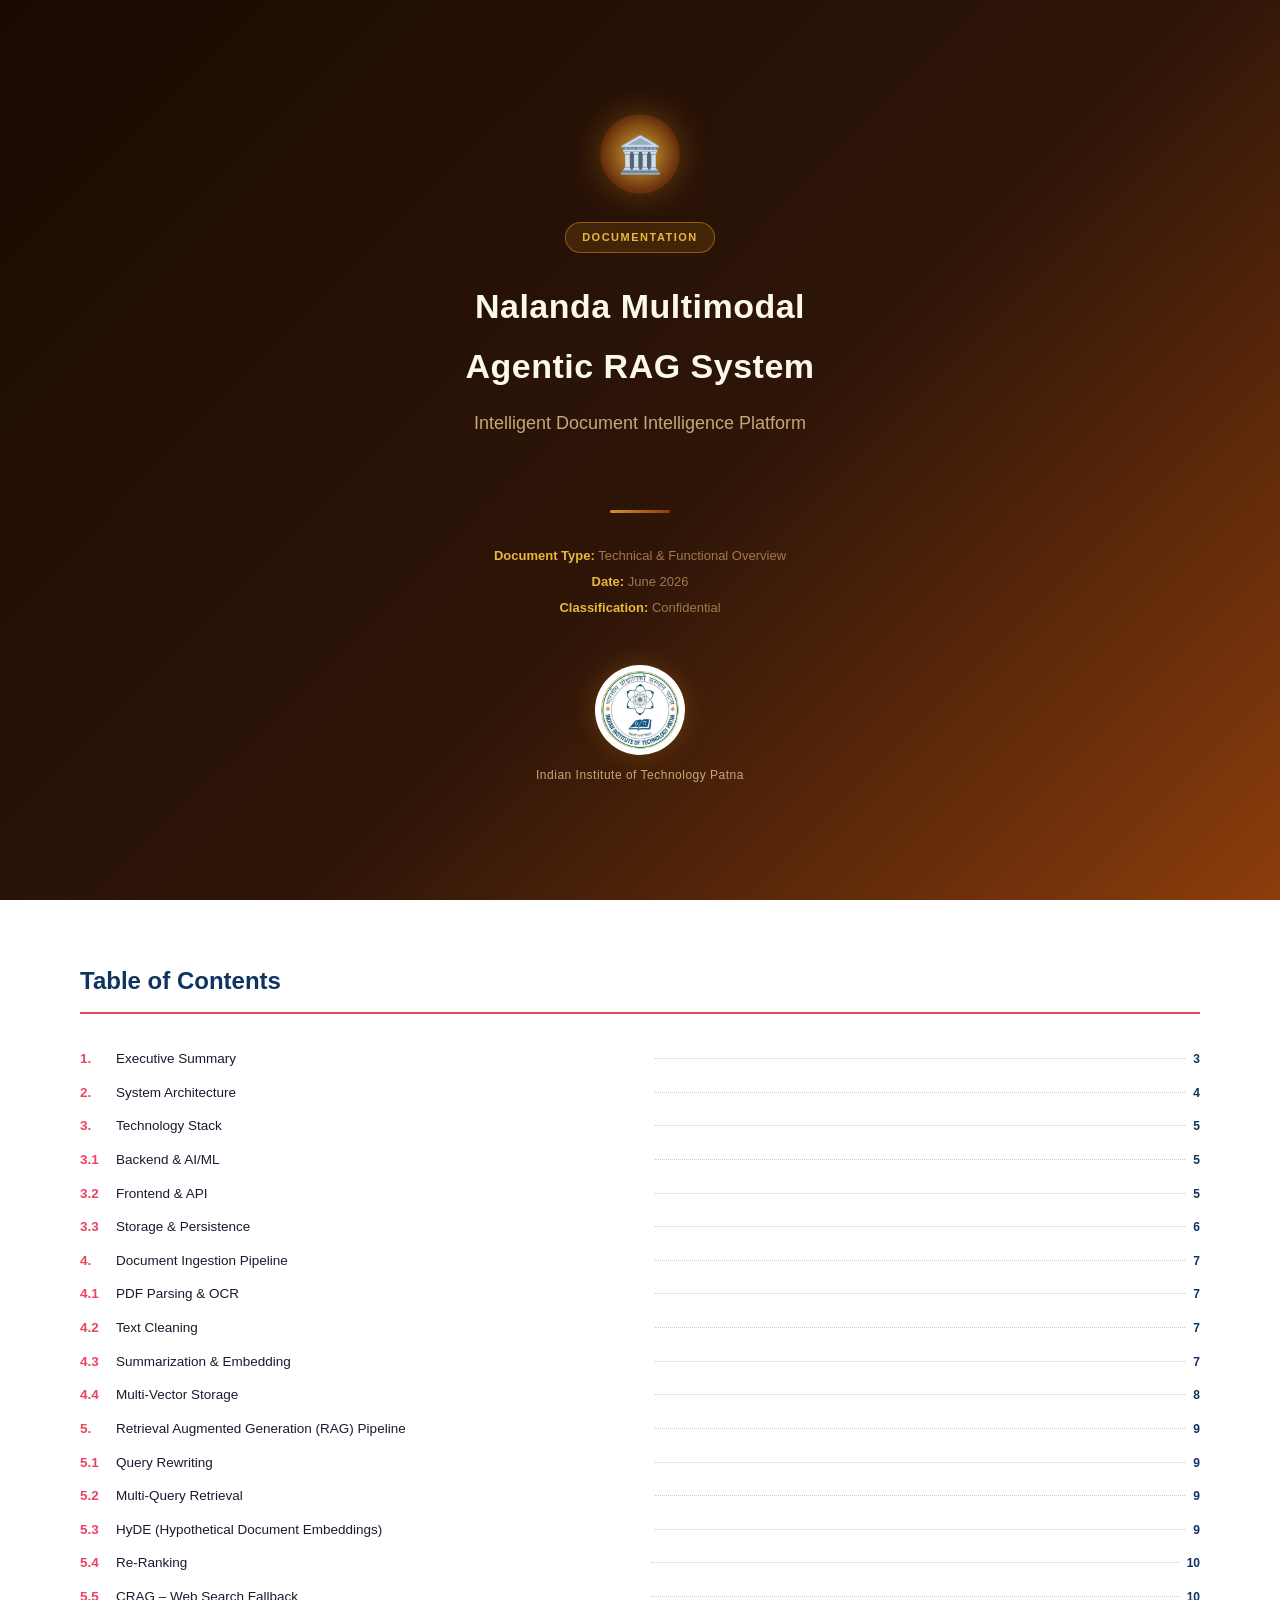
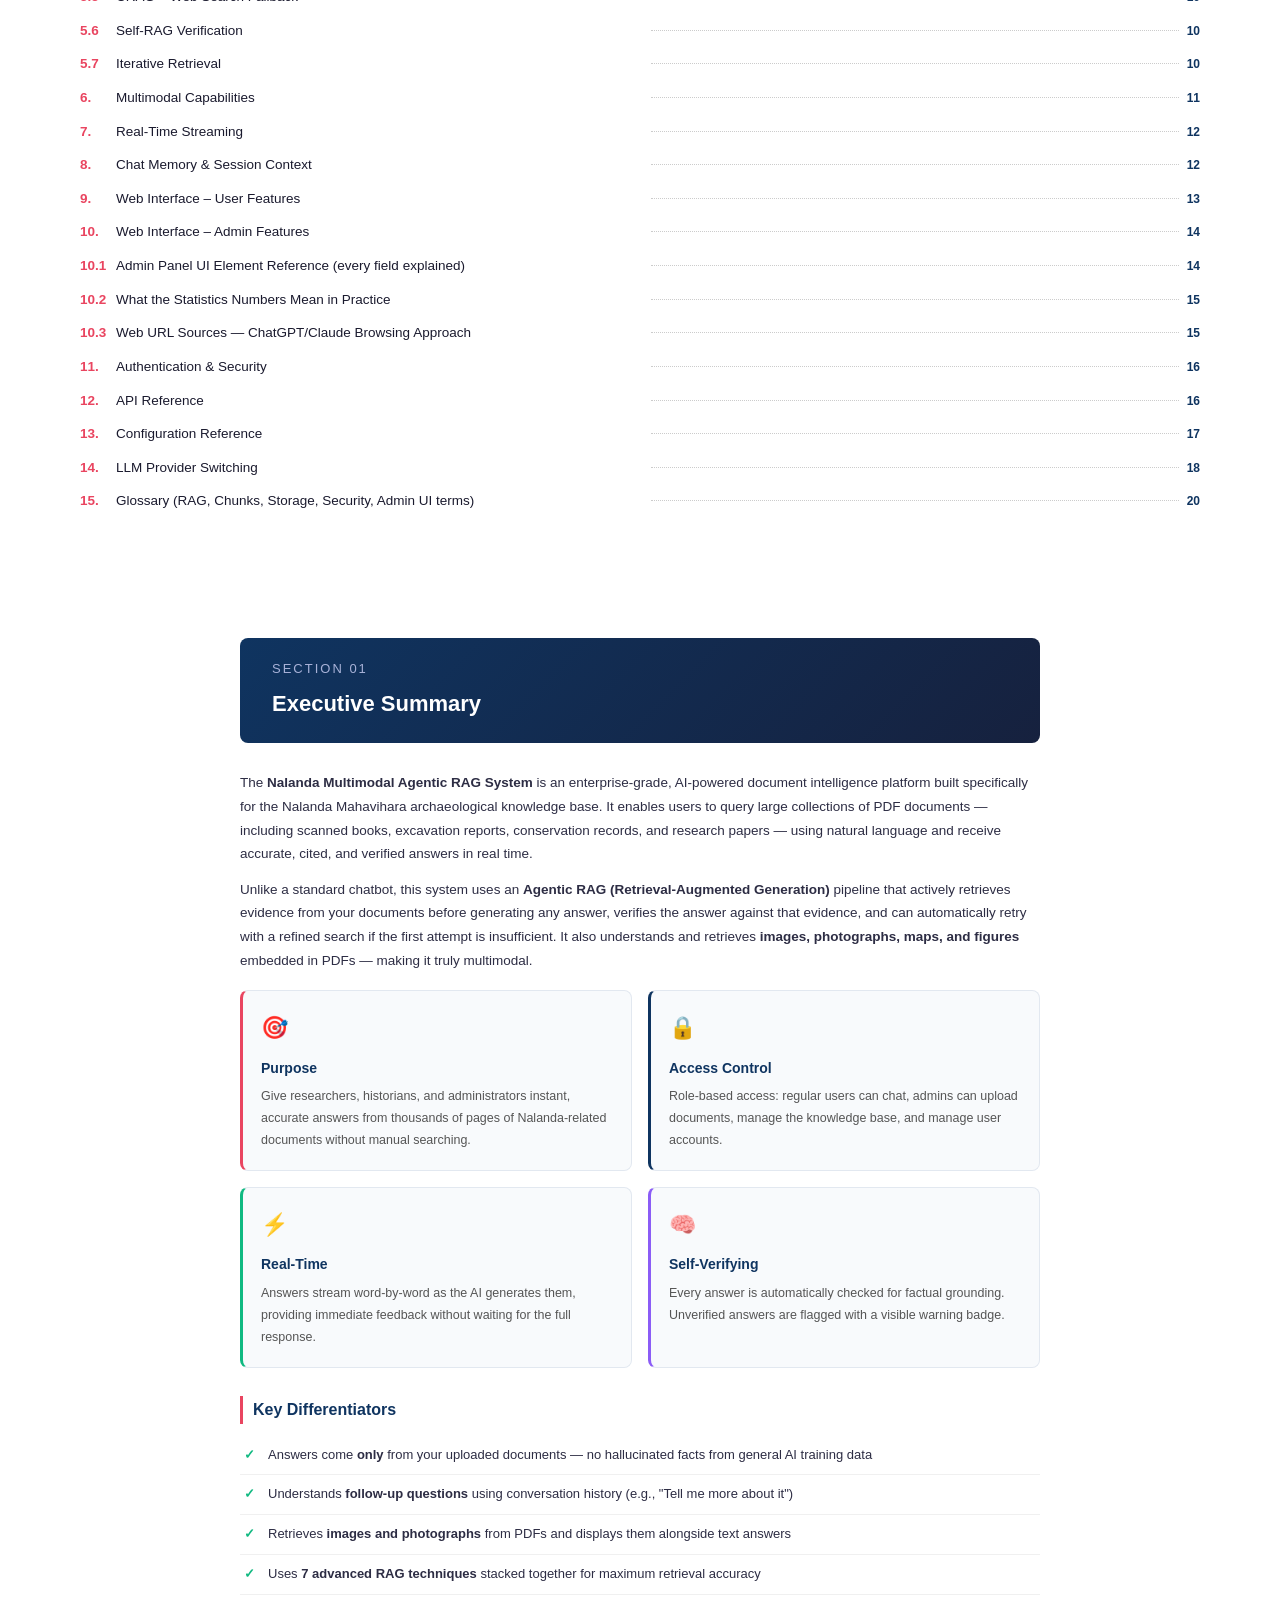
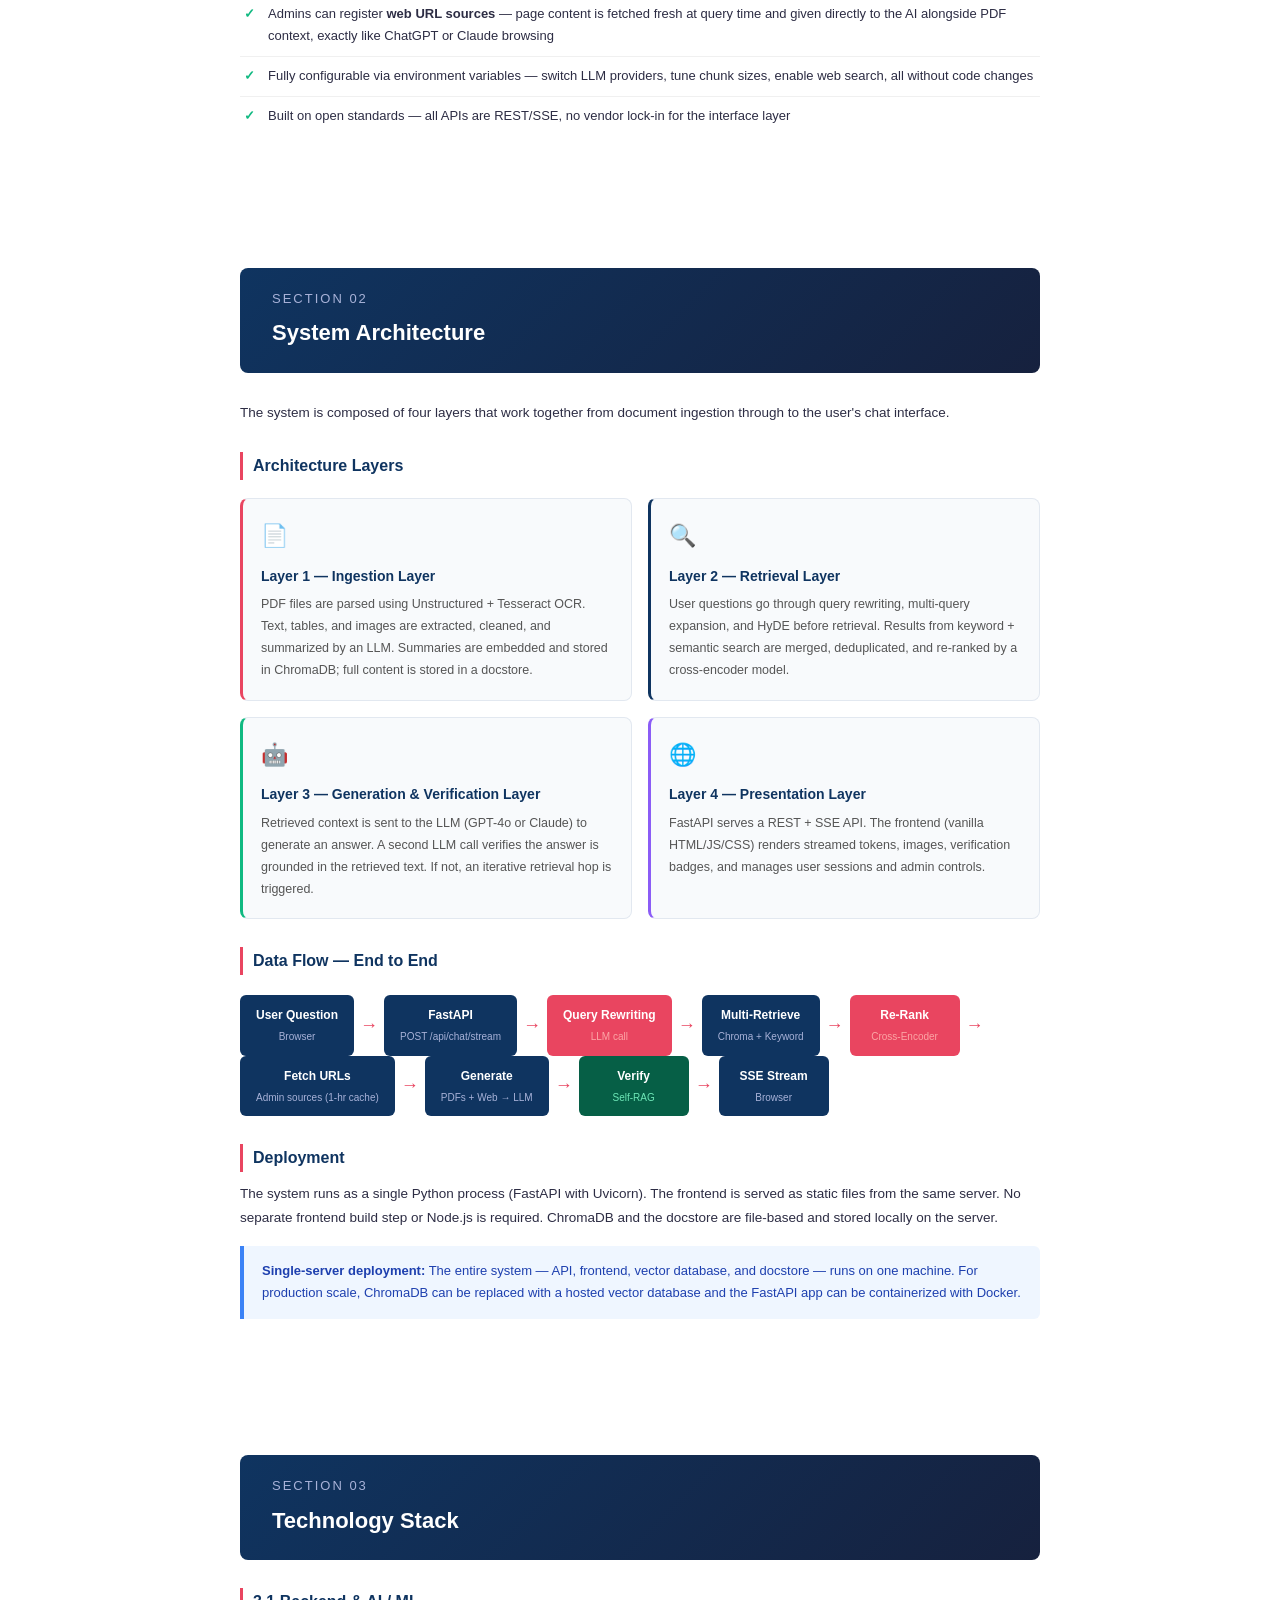
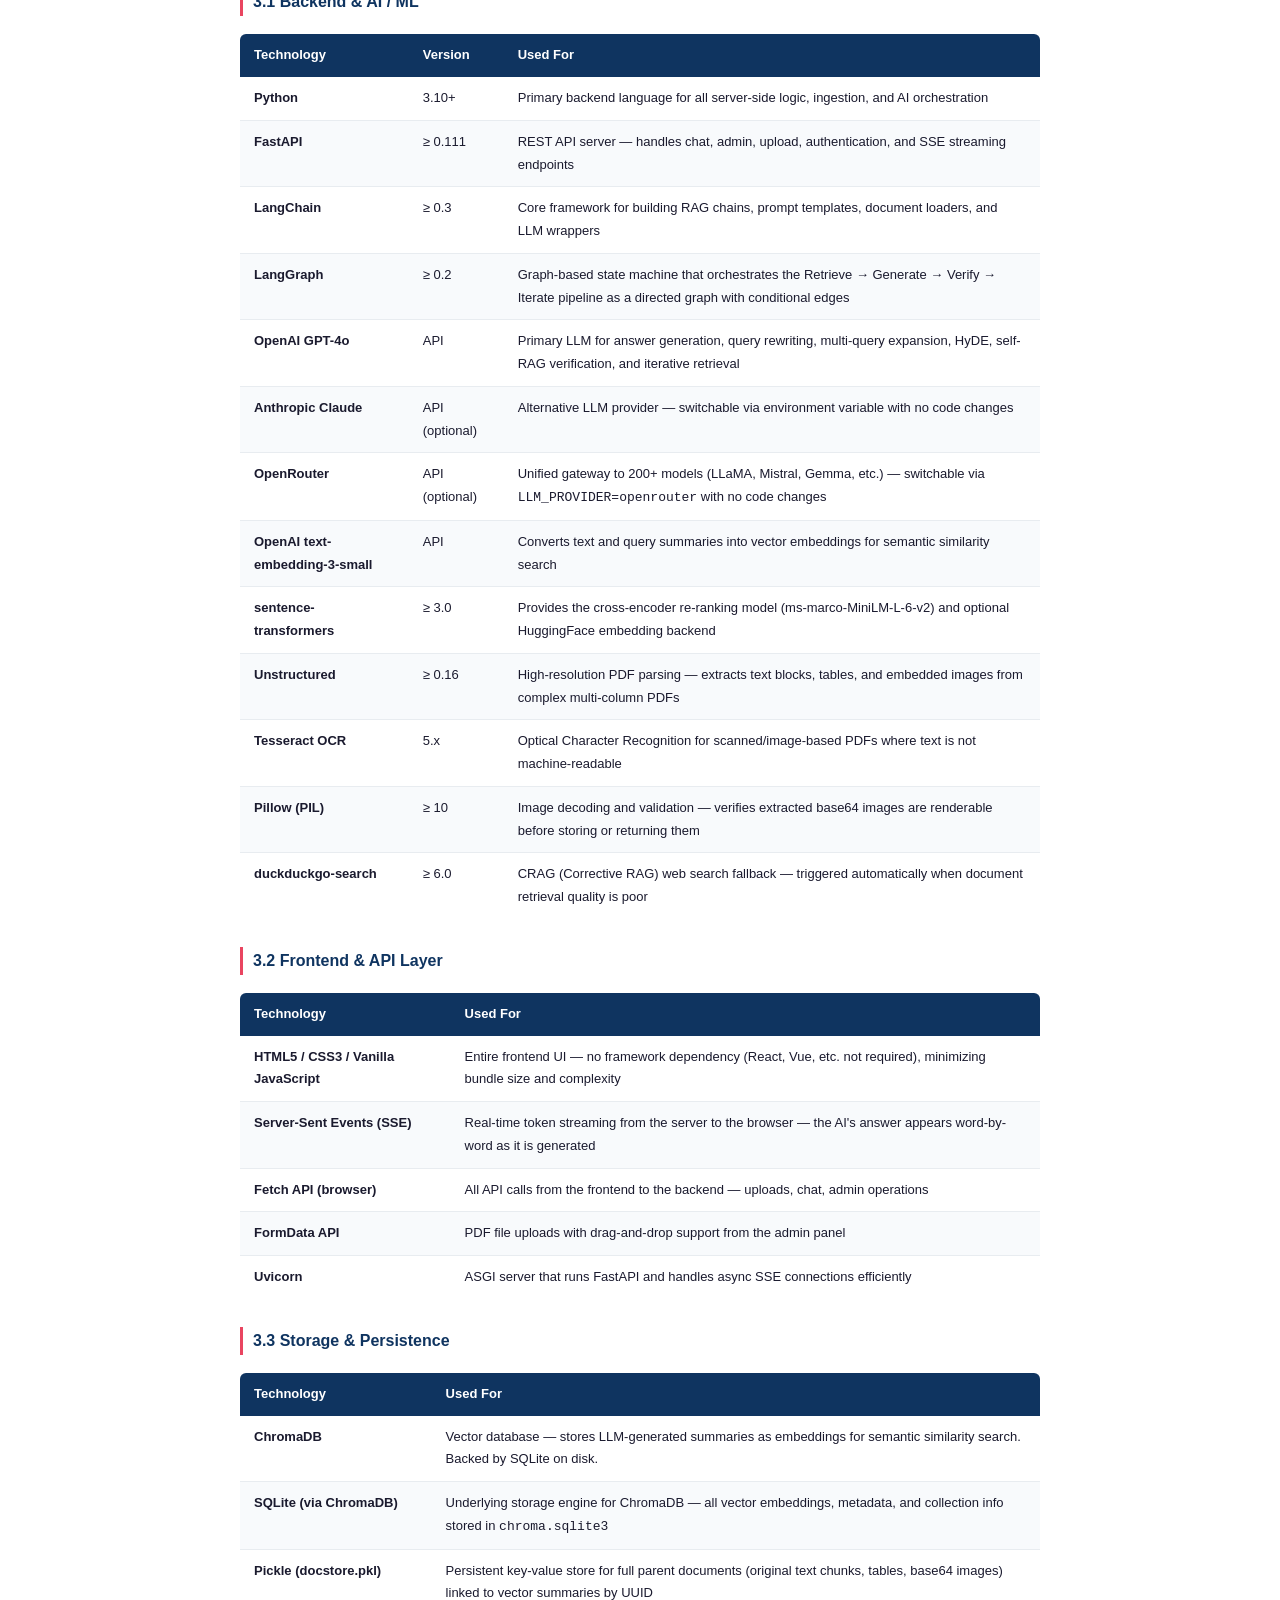
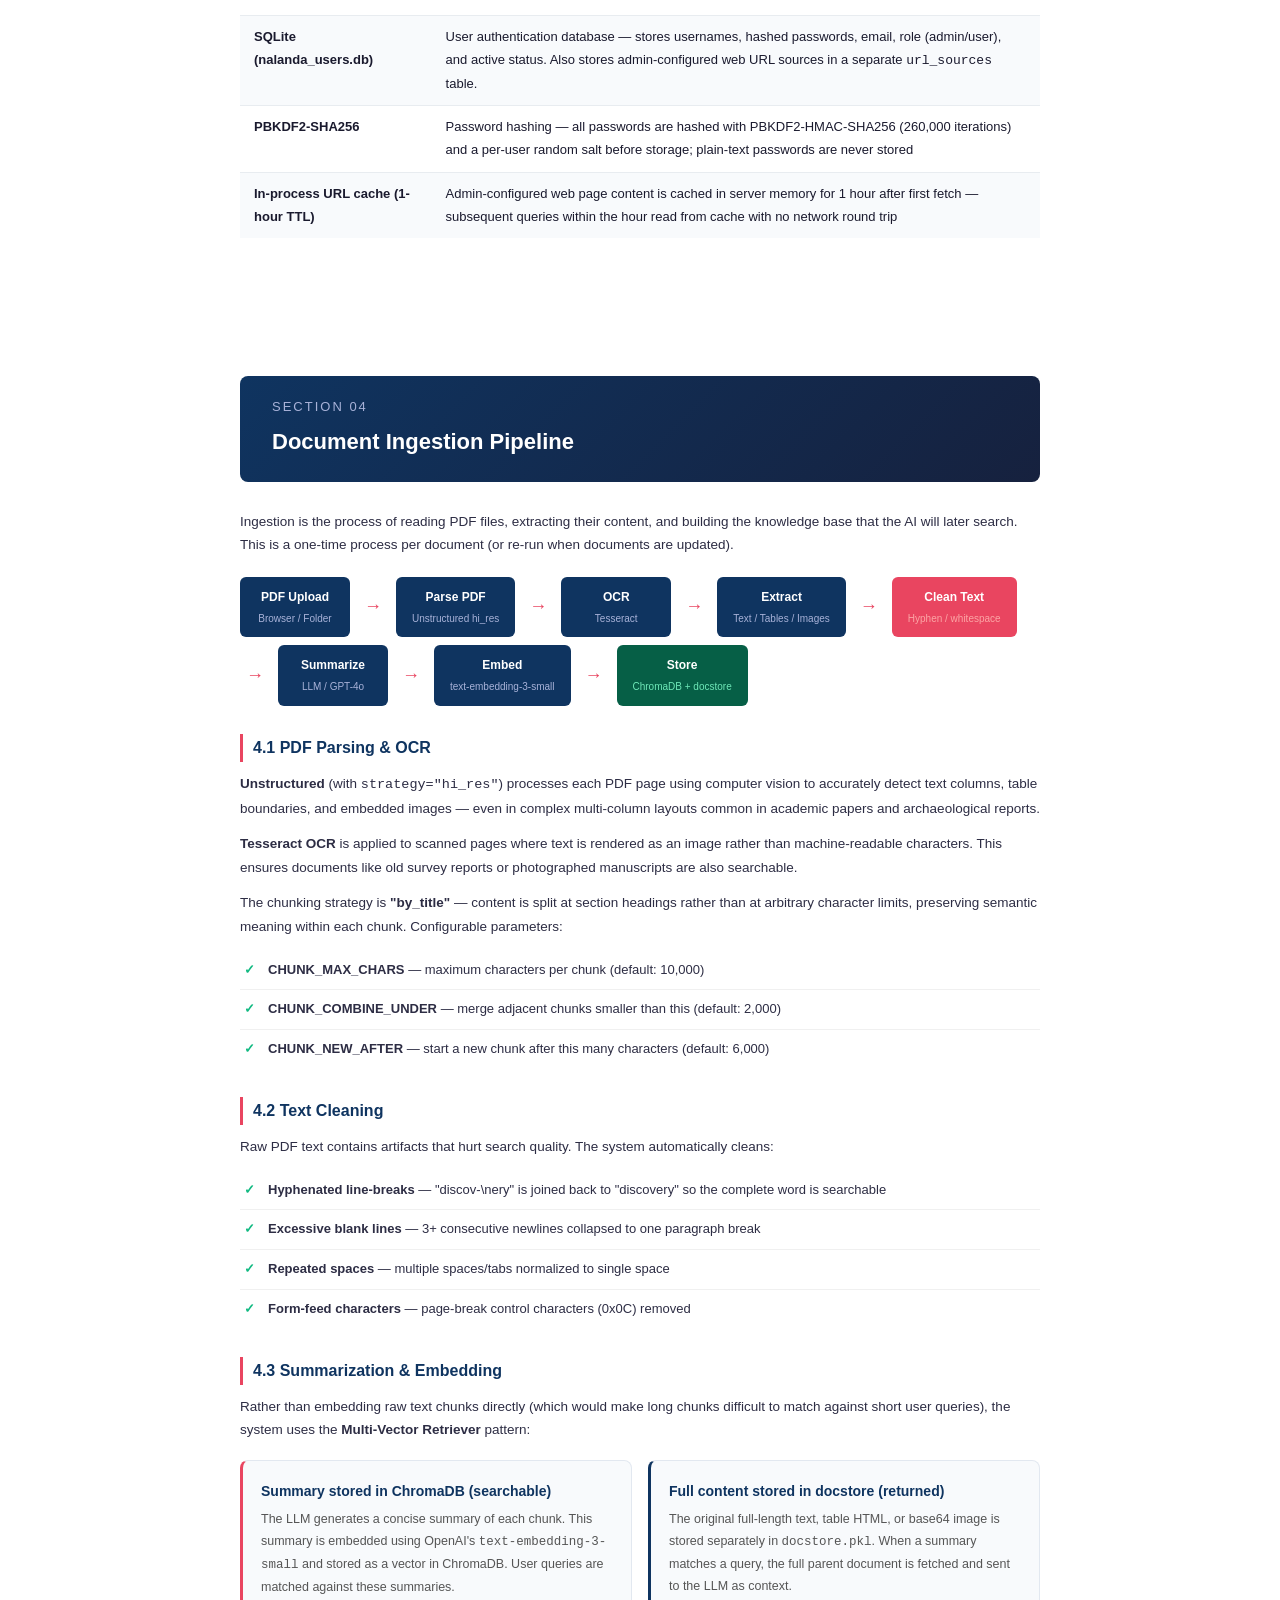
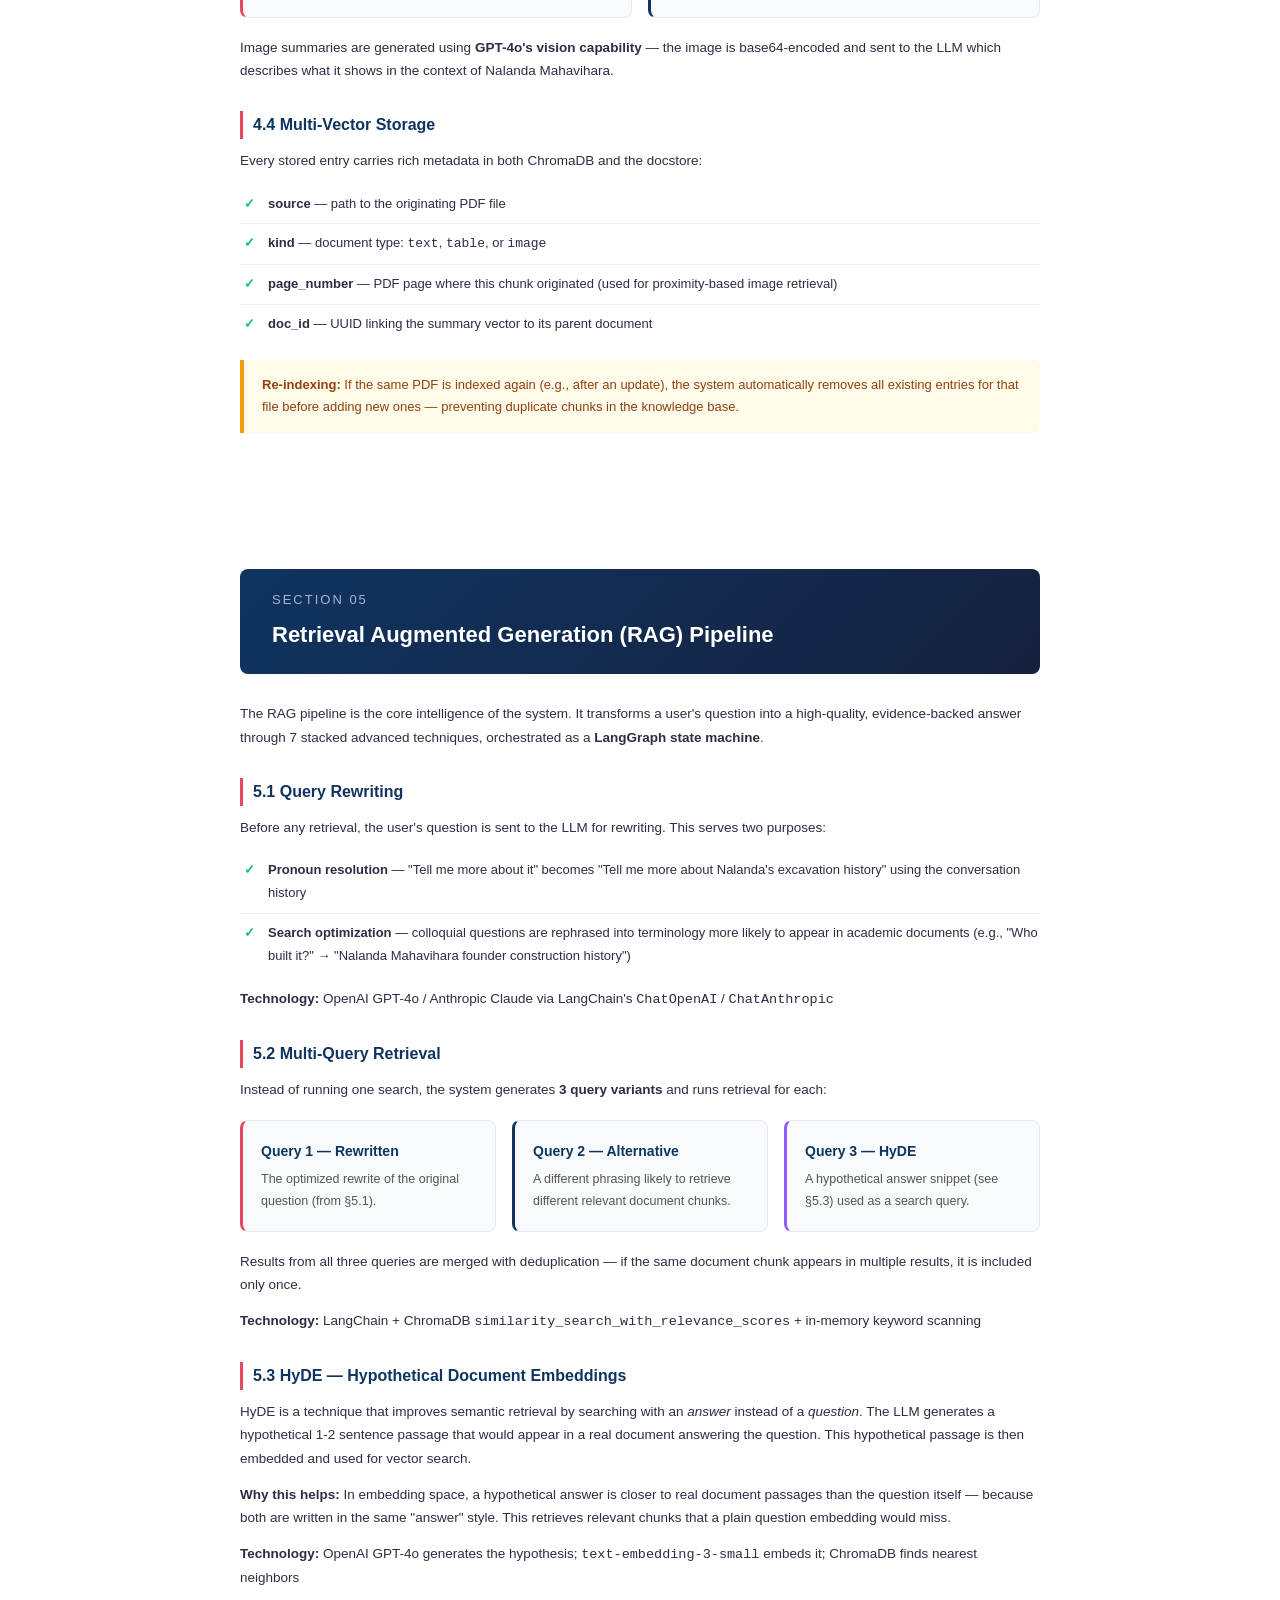
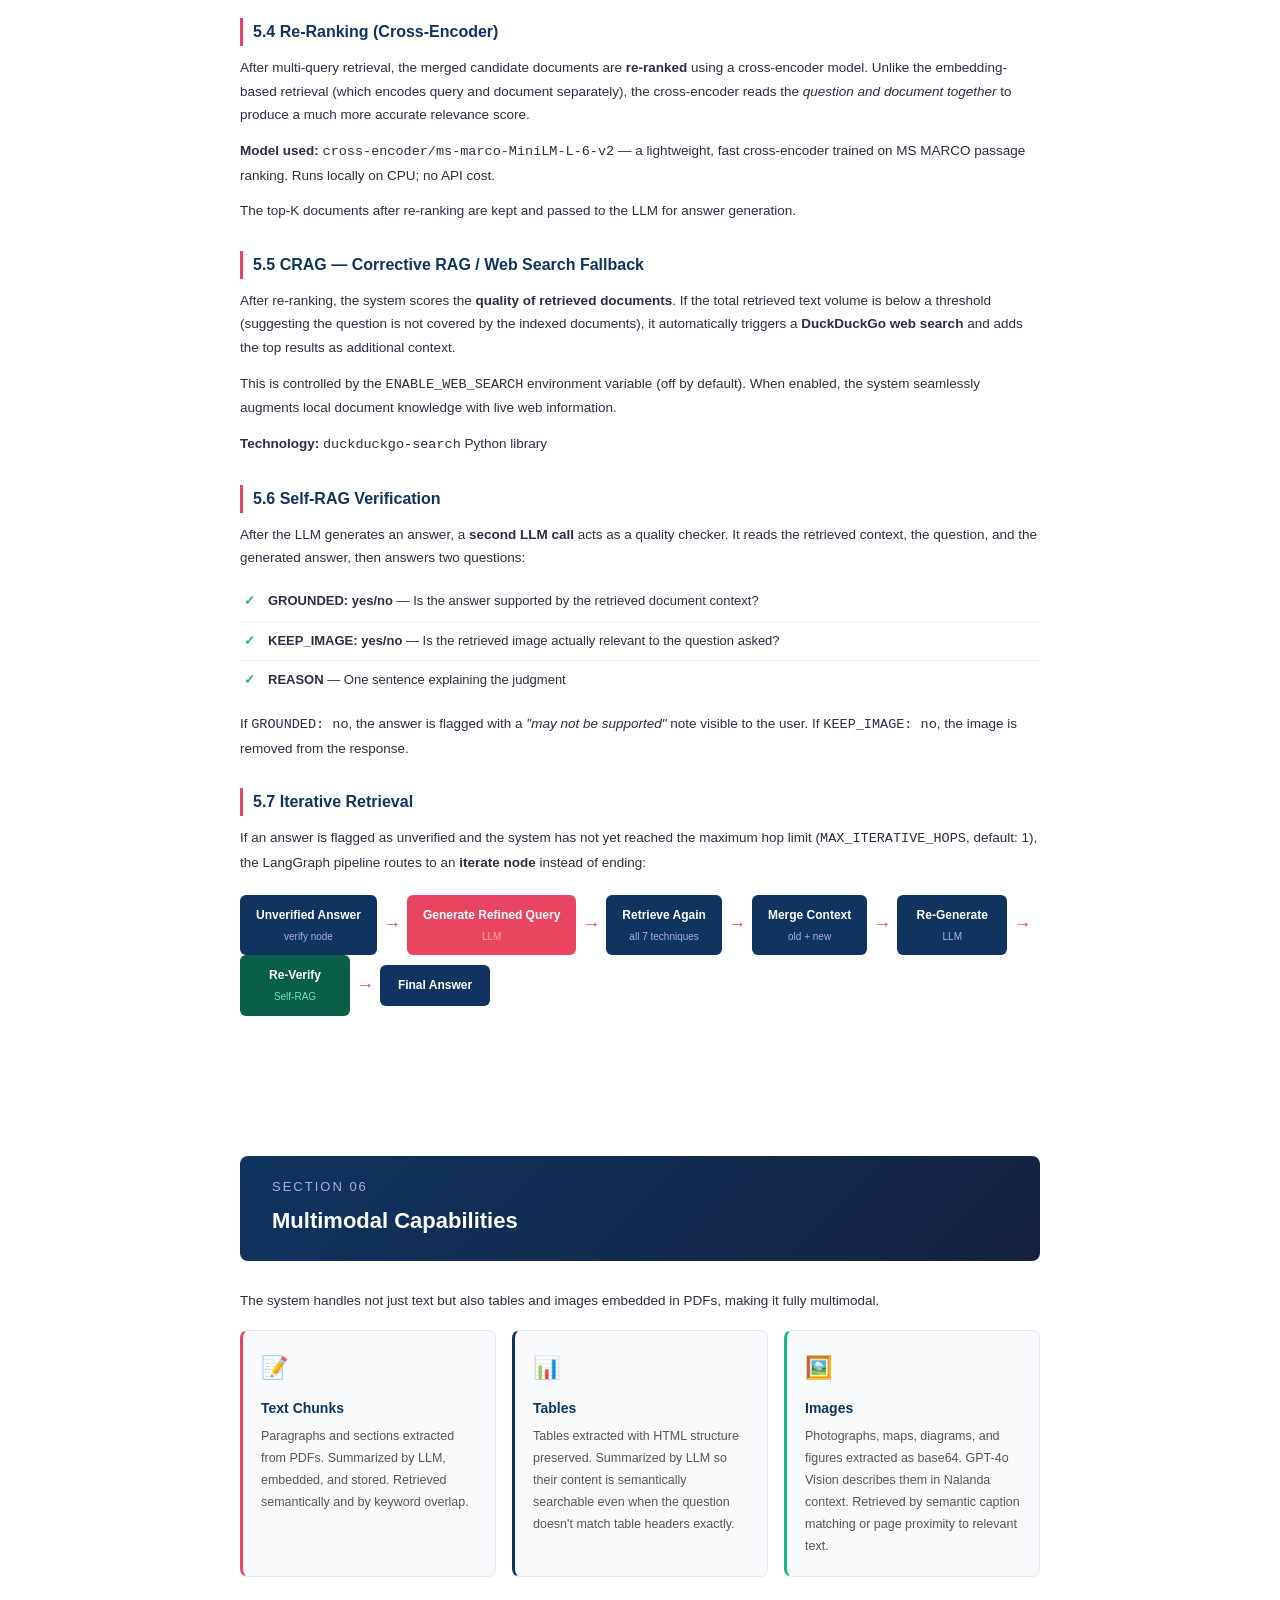
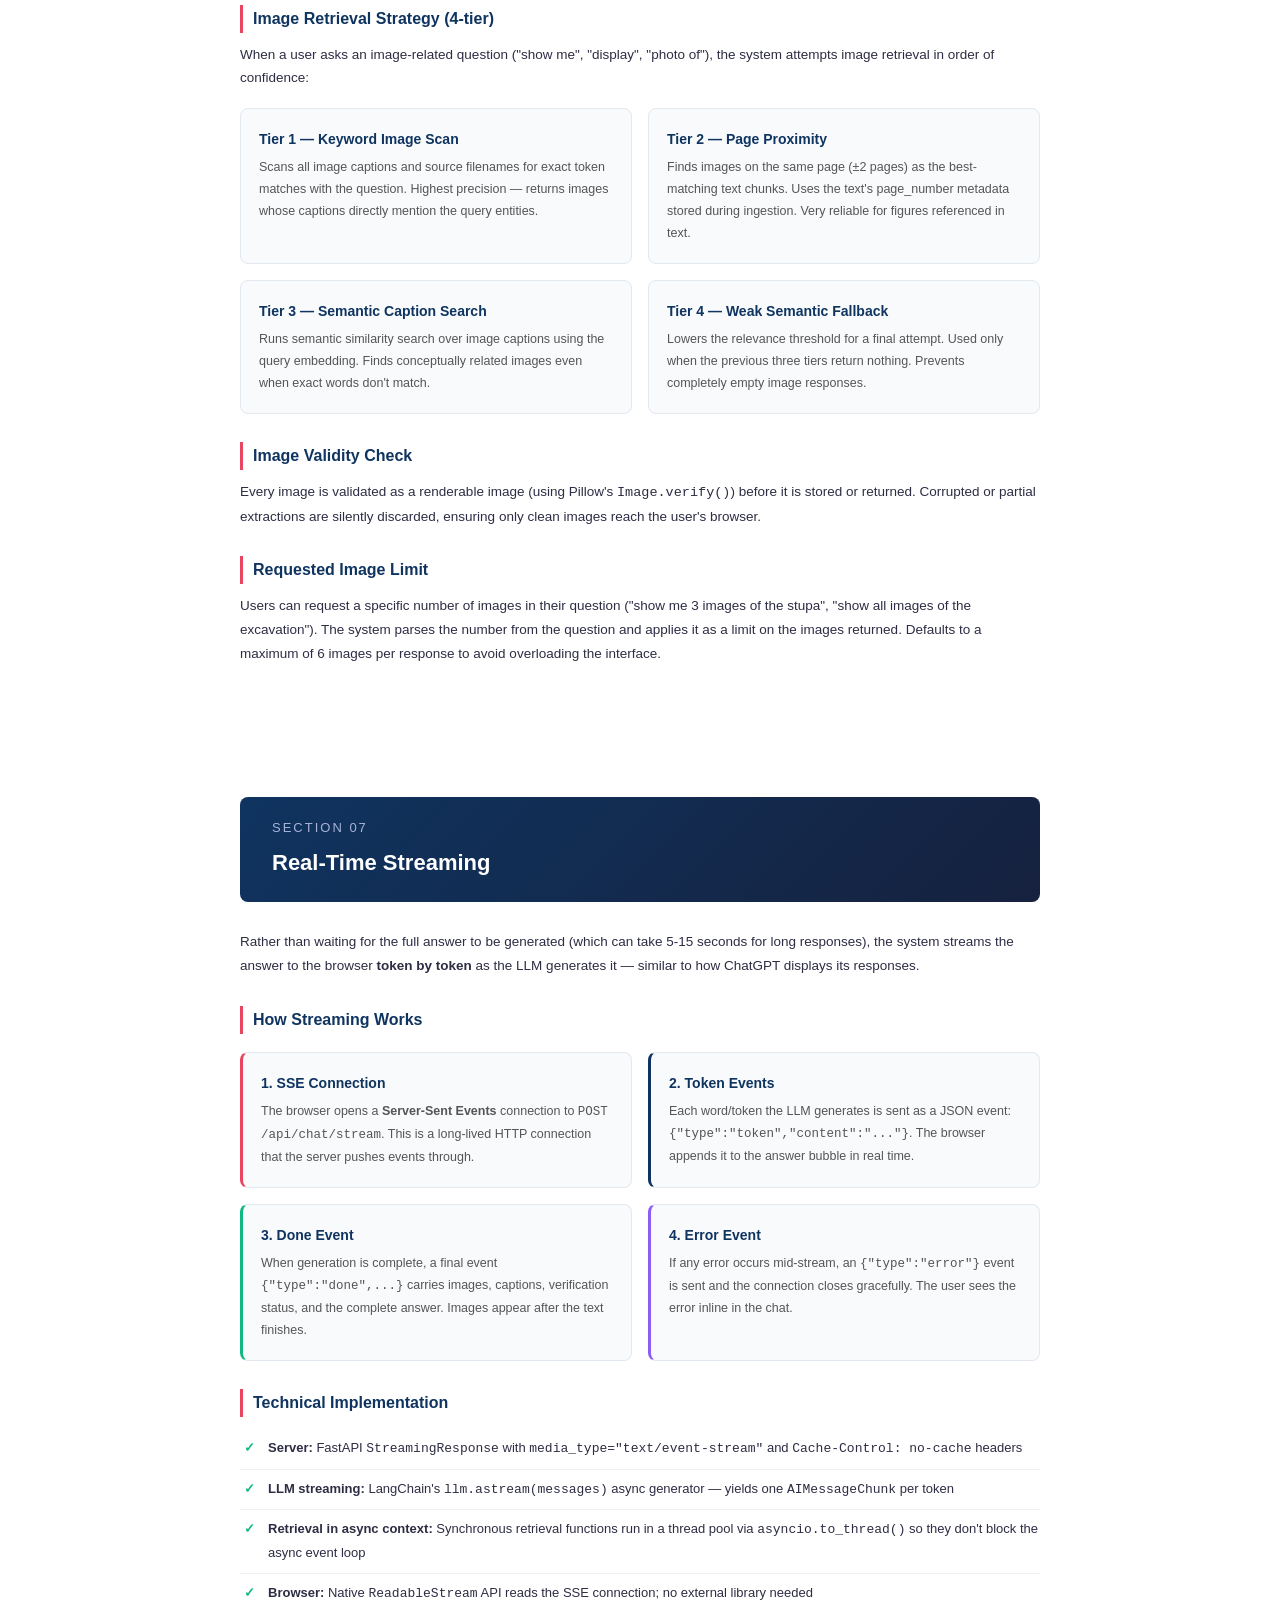
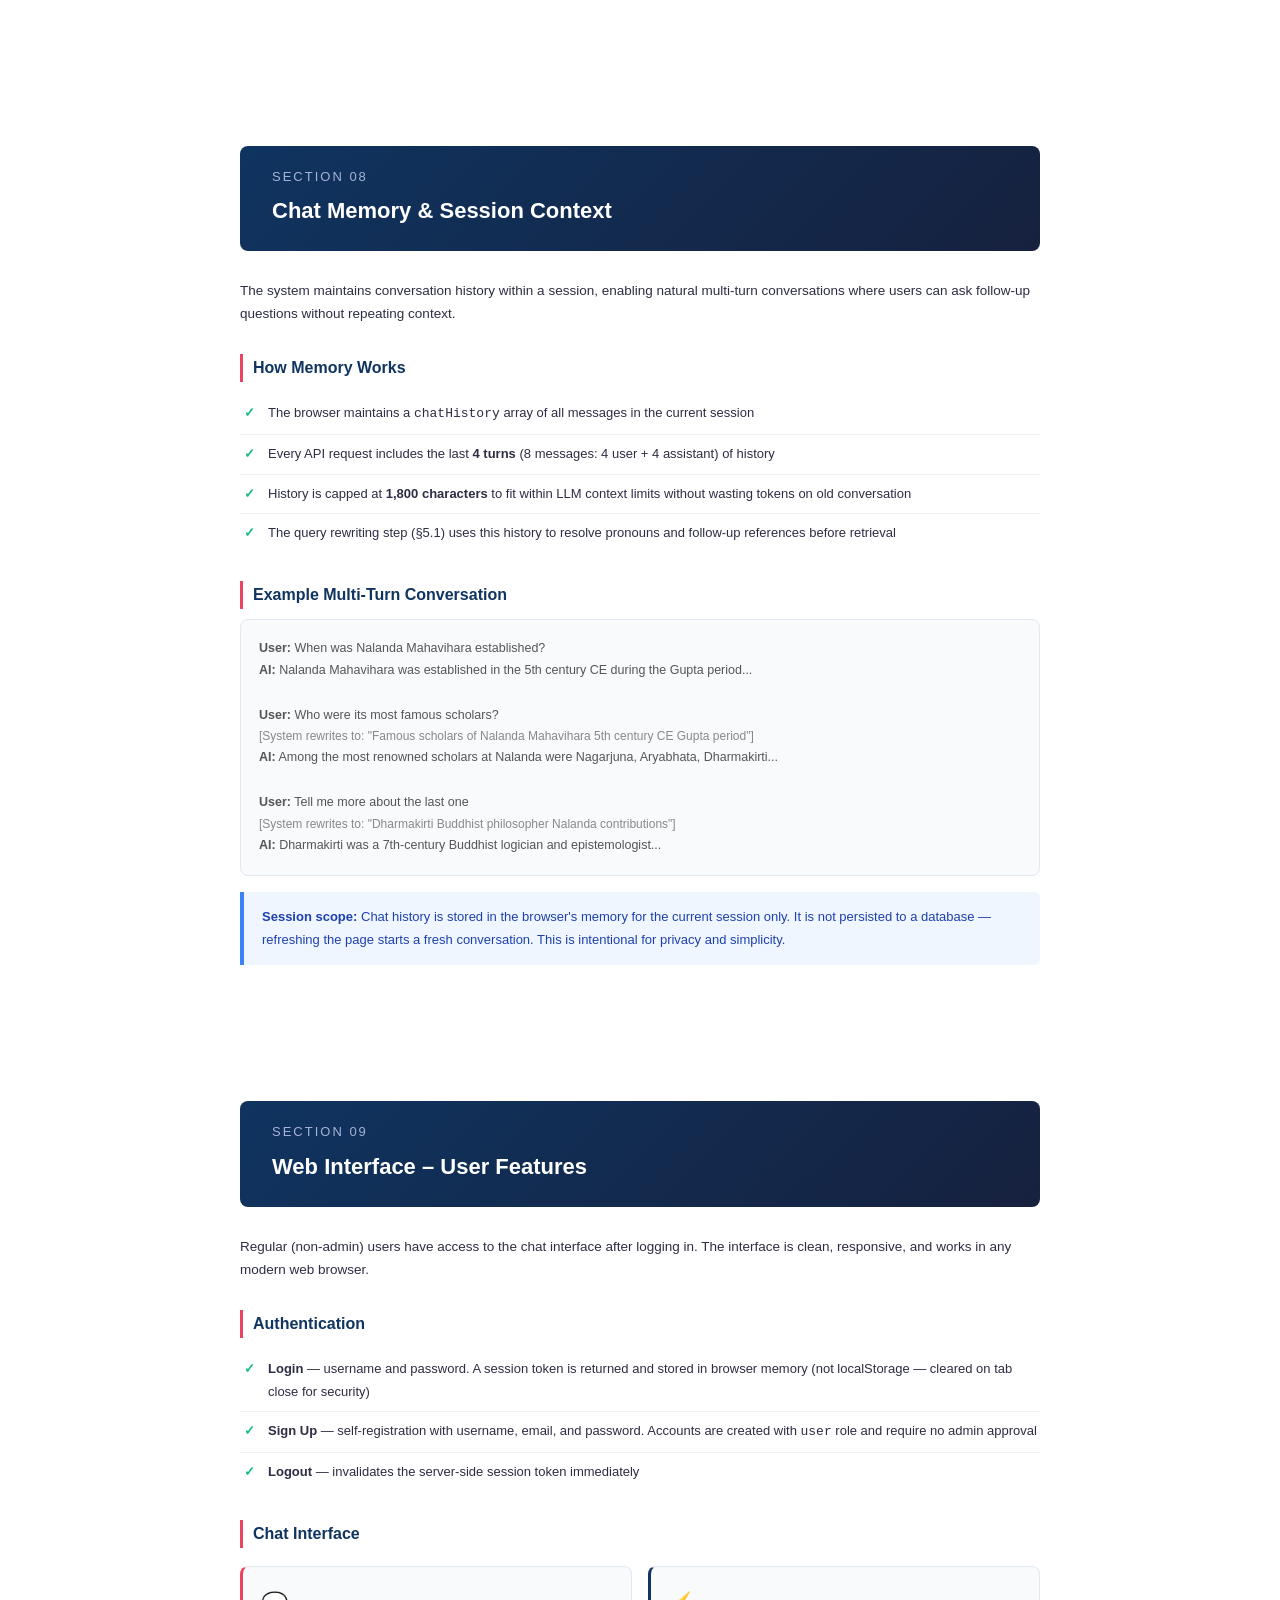
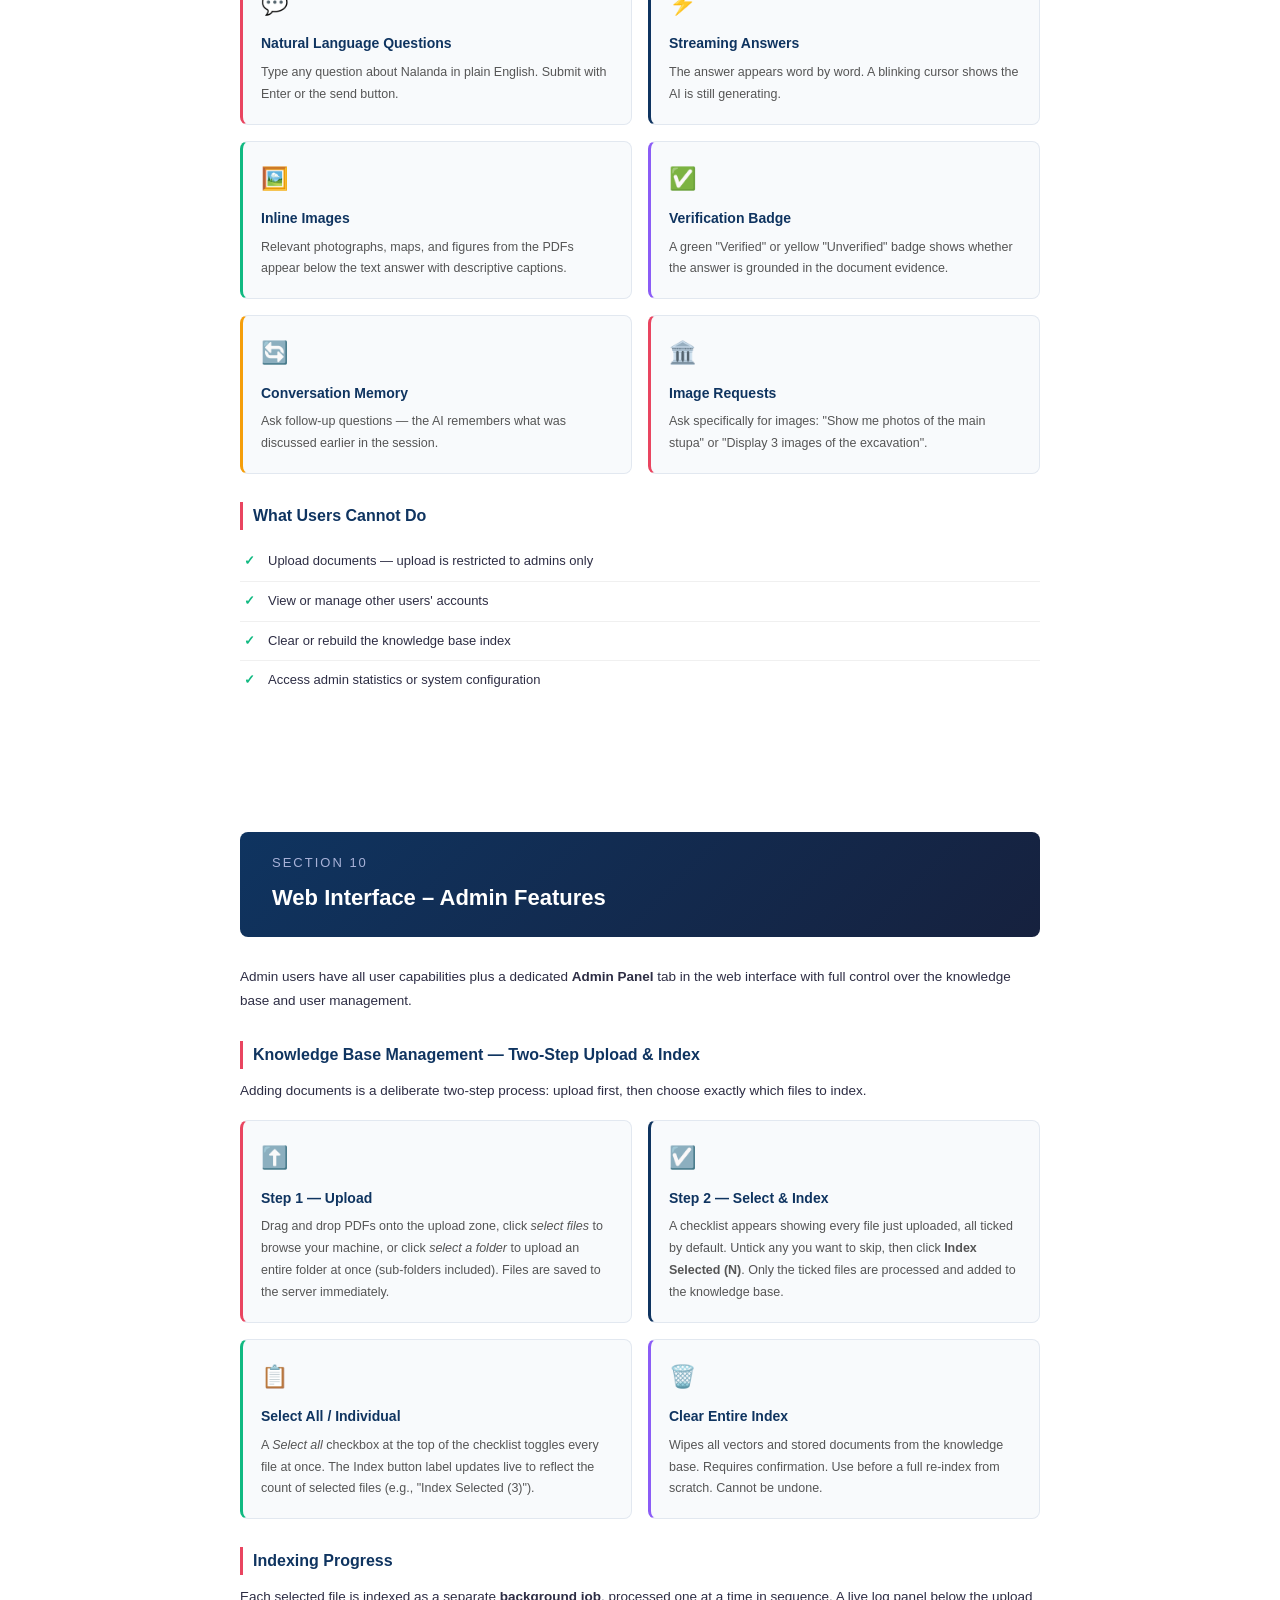
==== commit dc76a226: "feat: Add OpenRouter support for LLM provider configuration and update related components" ====
--- a/client_documentation.html
+++ b/client_documentation.html
@@ -469,7 +469,7 @@
       <tr><td><strong>LangGraph</strong></td><td>≥ 0.2</td><td>Graph-based state machine that orchestrates the Retrieve → Generate → Verify → Iterate pipeline as a directed graph with conditional edges</td></tr>
       <tr><td><strong>OpenAI GPT-4o</strong></td><td>API</td><td>Primary LLM for answer generation, query rewriting, multi-query expansion, HyDE, self-RAG verification, and iterative retrieval</td></tr>
       <tr><td><strong>Anthropic Claude</strong></td><td>API (optional)</td><td>Alternative LLM provider — switchable via environment variable with no code changes</td></tr>
-      <tr><td><strong>Groq (LLaMA)</strong></td><td>API (optional)</td><td>Fast inference alternative for text summarization during ingestion</td></tr>
+      <tr><td><strong>OpenRouter</strong></td><td>API (optional)</td><td>Unified gateway to 200+ models (LLaMA, Mistral, Gemma, etc.) — switchable via <code>LLM_PROVIDER=openrouter</code> with no code changes</td></tr>
       <tr><td><strong>OpenAI text-embedding-3-small</strong></td><td>API</td><td>Converts text and query summaries into vector embeddings for semantic similarity search</td></tr>
       <tr><td><strong>sentence-transformers</strong></td><td>≥ 3.0</td><td>Provides the cross-encoder re-ranking model (ms-marco-MiniLM-L-6-v2) and optional HuggingFace embedding backend</td></tr>
       <tr><td><strong>Unstructured</strong></td><td>≥ 0.16</td><td>High-resolution PDF parsing — extracts text blocks, tables, and embedded images from complex multi-column PDFs</td></tr>
@@ -1317,13 +1317,14 @@
       <tr><th>Variable</th><th>Description</th><th>Default</th></tr>
     </thead>
     <tbody>
-      <tr><td>LLM_PROVIDER</td><td>LLM provider: <code>openai</code> or <code>anthropic</code></td><td>openai</td></tr>
+      <tr><td>LLM_PROVIDER</td><td>LLM provider: <code>openai</code>, <code>anthropic</code>, or <code>openrouter</code></td><td>openai</td></tr>
       <tr><td>OPENAI_API_KEY</td><td>OpenAI API key (required when LLM_PROVIDER=openai)</td><td>—</td></tr>
-      <tr><td>OPENAI_MODEL</td><td>OpenAI model name</td><td>gpt-4o</td></tr>
+      <tr><td>OPENAI_MODEL</td><td>OpenAI model name</td><td>gpt-4o-mini</td></tr>
       <tr><td>OPENAI_EMBEDDING_MODEL</td><td>OpenAI embedding model</td><td>text-embedding-3-small</td></tr>
       <tr><td>ANTHROPIC_API_KEY</td><td>Anthropic API key (required when LLM_PROVIDER=anthropic)</td><td>—</td></tr>
       <tr><td>ANTHROPIC_MODEL</td><td>Claude model name</td><td>claude-opus-4-6</td></tr>
-      <tr><td>GROQ_API_KEY</td><td>Groq API key (optional, used for fast text summarization)</td><td>—</td></tr>
+      <tr><td>OPENROUTER_API_KEY</td><td>OpenRouter API key (required when LLM_PROVIDER=openrouter)</td><td>—</td></tr>
+      <tr><td>OPENROUTER_MODEL</td><td>OpenRouter model slug (e.g. <code>meta-llama/llama-3.1-8b-instruct</code>)</td><td>meta-llama/llama-3.1-8b-instruct</td></tr>
       <tr><td>EMBEDDING_BACKEND</td><td>Embedding provider: <code>openai</code> or <code>huggingface</code></td><td>openai</td></tr>
       <tr><td>VECTORSTORE_PATH</td><td>Directory where ChromaDB and docstore are persisted</td><td>./vectorstore</td></tr>
       <tr><td>DATA_FOLDER</td><td>Directory where uploaded PDFs are stored</td><td>./data</td></tr>
@@ -1369,16 +1370,17 @@
       <p>Claude Opus/Sonnet used as drop-in replacement for all LLM calls. Set <code>LLM_PROVIDER=anthropic</code> and provide <code>ANTHROPIC_API_KEY</code>.</p>
     </div>
     <div class="card card-purple">
-      <div class="card-icon">⚡</div>
-      <h4>Groq (Partial)</h4>
-      <p>Used specifically for text summarization during indexing when <code>GROQ_API_KEY</code> is set. Very fast inference for batch summarization jobs.</p>
+      <div class="card-icon">🔀</div>
+      <h4>OpenRouter</h4>
+      <p>Unified gateway to 200+ models (LLaMA, Mistral, Gemma, Qwen, etc.). Set <code>LLM_PROVIDER=openrouter</code>, provide <code>OPENROUTER_API_KEY</code>, and choose any model via <code>OPENROUTER_MODEL</code>. Vision-capable models also handle image summarization during indexing.</p>
     </div>
   </div>
 
   <h3>Provider Priority Logic</h3>
   <ul class="feature-list">
-    <li><strong>LLM for generation/RAG:</strong> checks <code>LLM_PROVIDER</code> → uses Anthropic if set to "anthropic" with valid key, otherwise OpenAI</li>
-    <li><strong>LLM for summarization:</strong> checks Anthropic first → then Groq → then OpenAI (falls through to always find a working provider)</li>
+    <li><strong>LLM for generation / RAG:</strong> reads <code>LLM_PROVIDER</code> → <code>anthropic</code> uses Claude, <code>openrouter</code> uses OpenRouter, default uses OpenAI</li>
+    <li><strong>LLM for text summarization:</strong> same provider as generation — Anthropic, OpenRouter, or OpenAI</li>
+    <li><strong>LLM for image summarization:</strong> same provider; if the configured model does not support vision, images are stored with a placeholder caption and indexing continues</li>
     <li><strong>Embeddings:</strong> checks <code>EMBEDDING_BACKEND</code> → HuggingFace (local, free) or OpenAI API</li>
     <li><strong>Re-ranking:</strong> always local (sentence-transformers cross-encoder, no API cost)</li>
   </ul>
